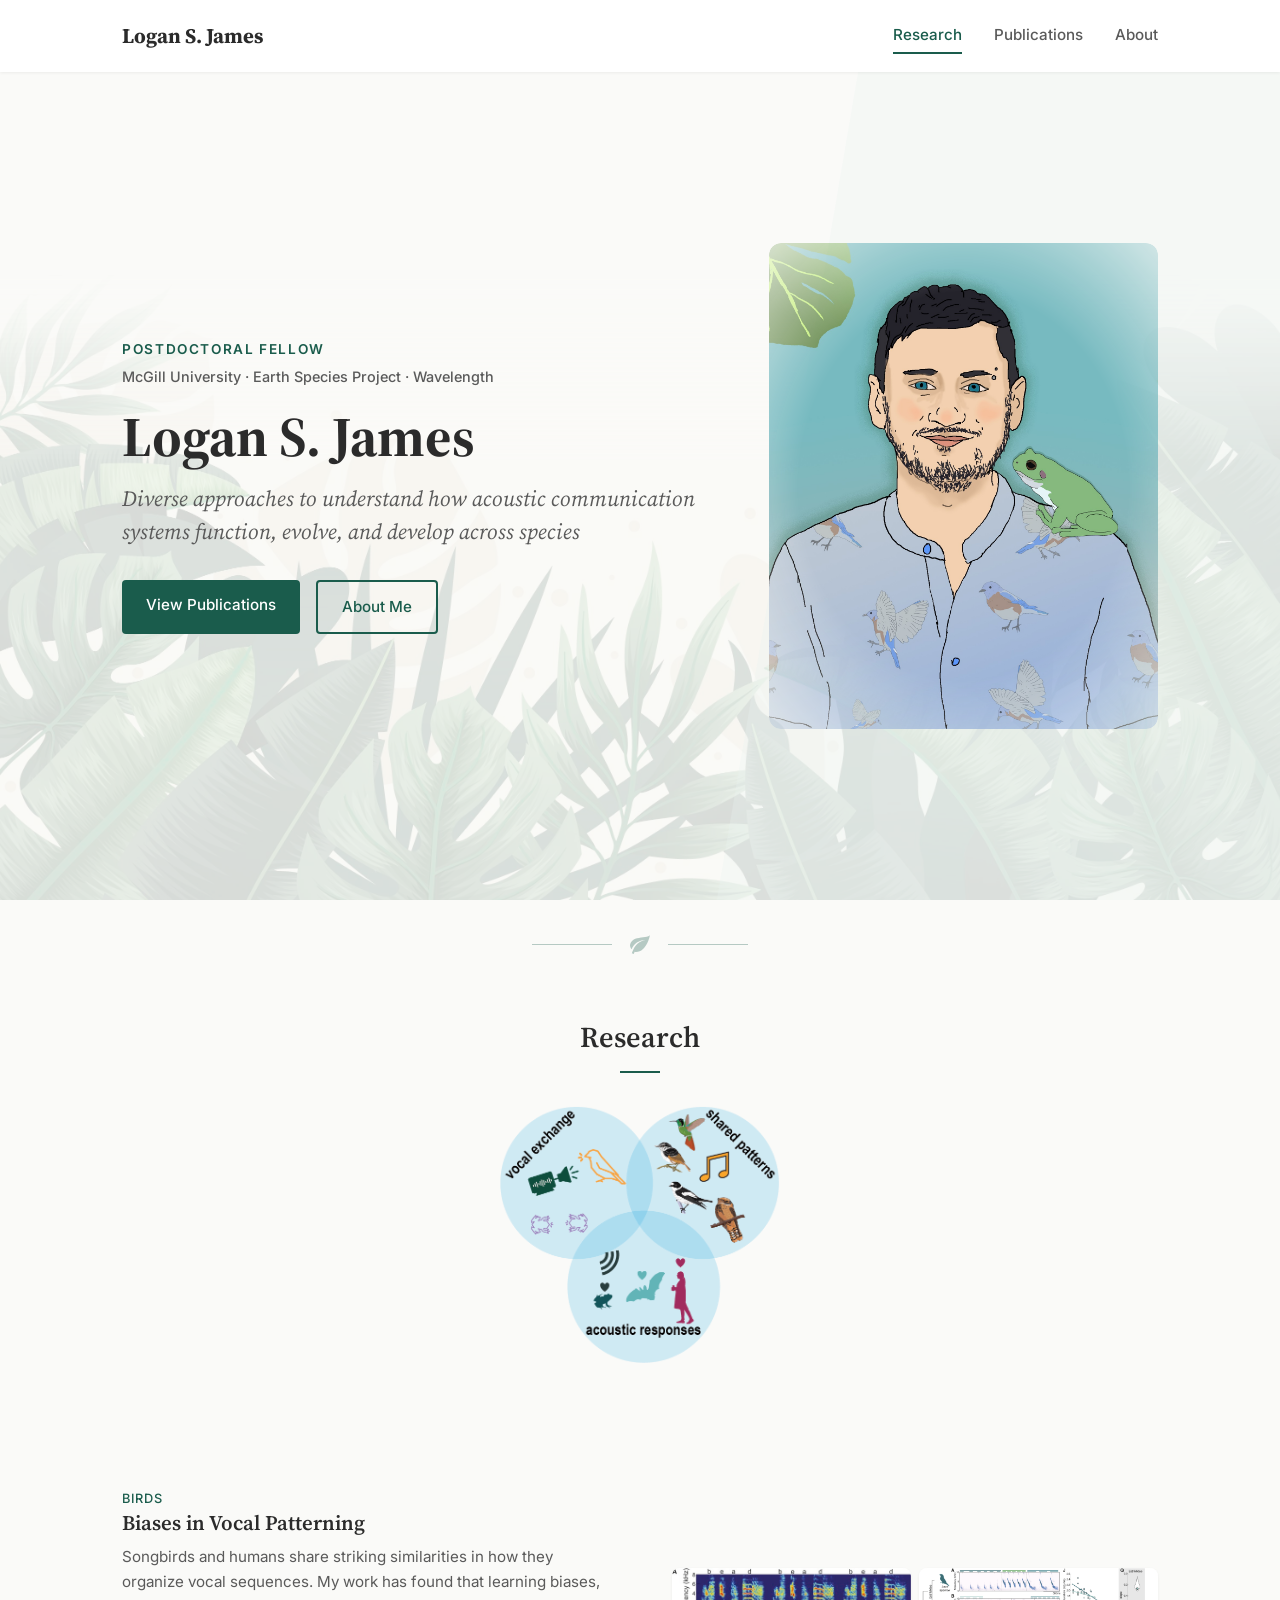
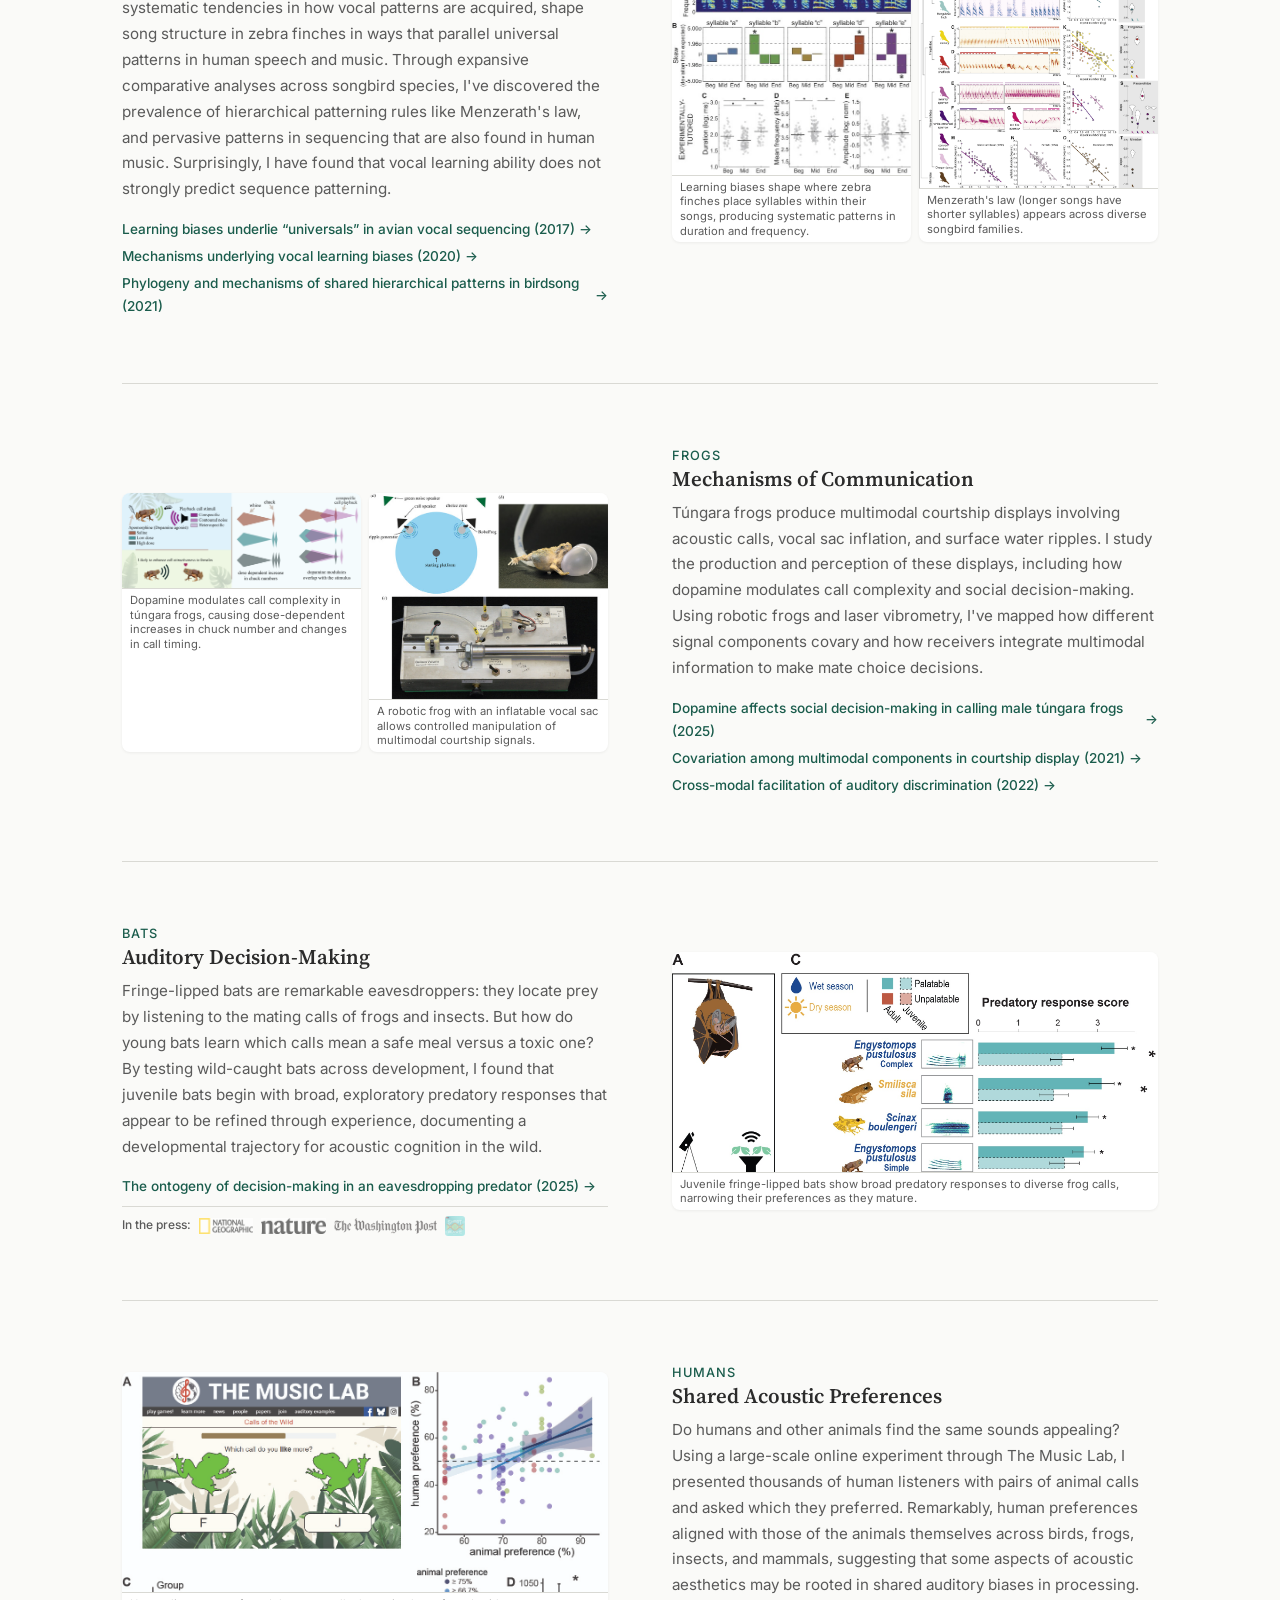
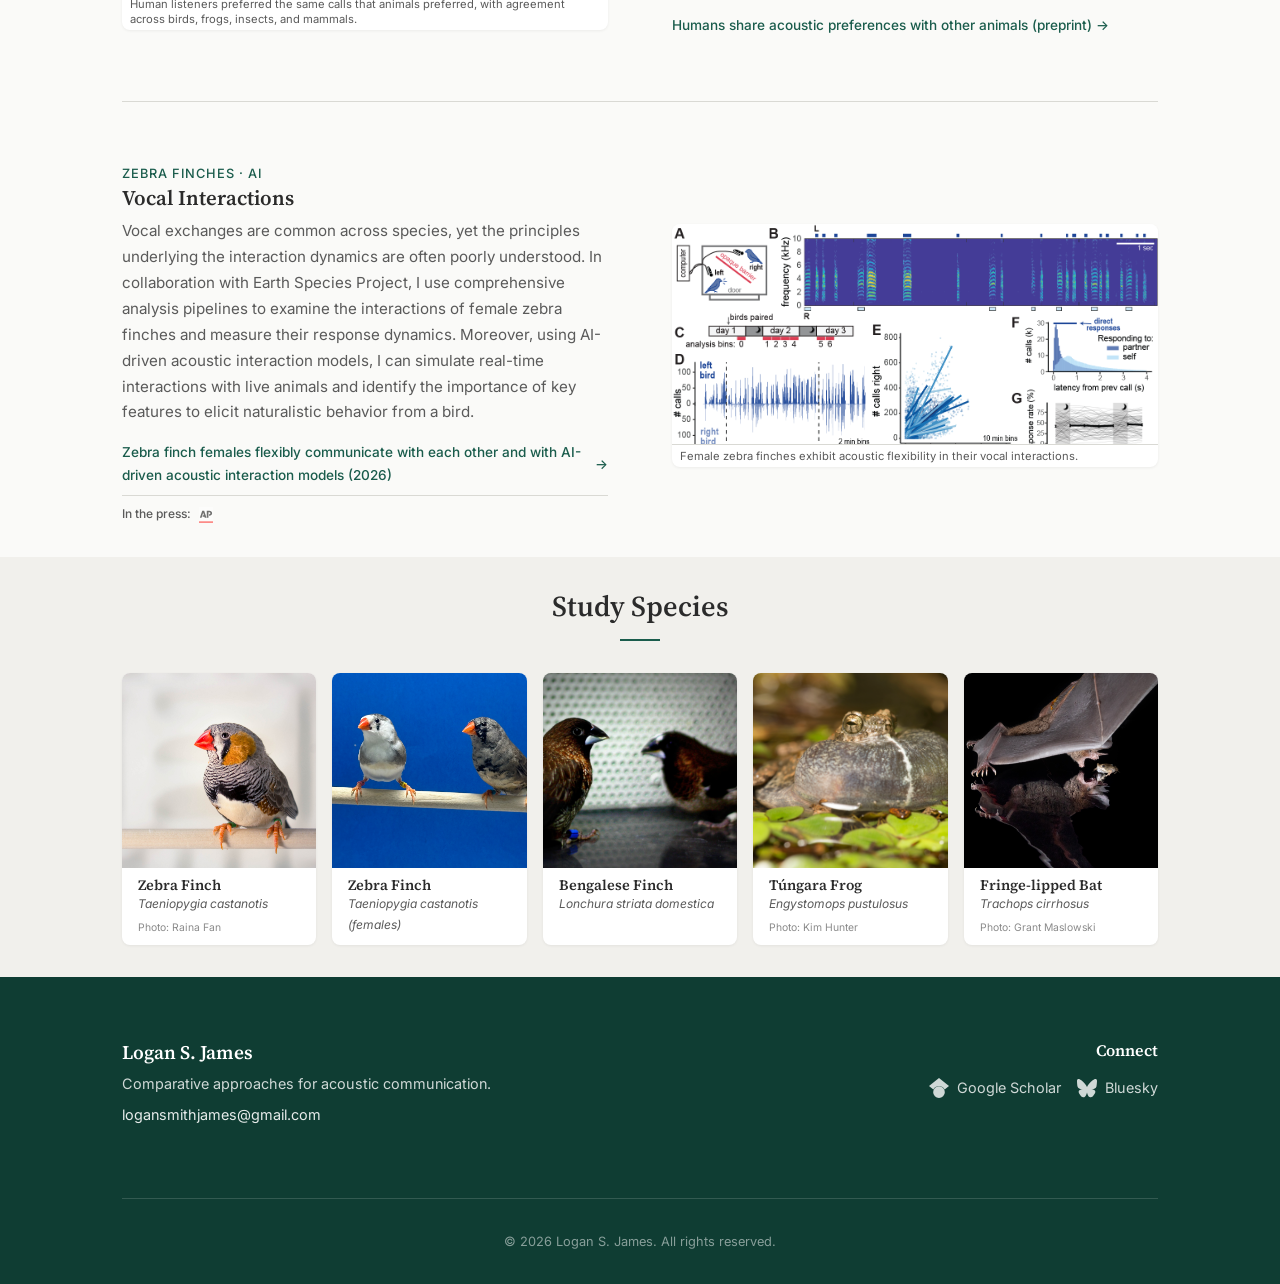
==== index.html @ 2cfef4c6 "Updated minor changes to add affiliation" ====
<!DOCTYPE html>
<html lang="en">
<head>
  <meta charset="UTF-8">
  <meta name="viewport" content="width=device-width, initial-scale=1.0">
  <meta name="description" content="Logan S. James: Postdoctoral fellow studying acoustic communication across species. Research at McGill University, Earth Species Project, and beyond.">
  <meta property="og:title" content="Logan S. James: Animal Communication Researcher">
  <meta property="og:description" content="Comparative approaches to acoustic communication in songbirds, frogs, bats, hummingbirds, and humans.">
  <meta property="og:type" content="website">
  <title>Logan S. James - Animal Communication Researcher</title>
  <link rel="stylesheet" href="css/style.css">
</head>
<body>
  <a href="#main" class="skip-link">Skip to main content</a>

  <!-- Navbar -->
  <nav class="navbar" aria-label="Main navigation">
    <div class="container">
      <a href="index.html" class="nav-brand">Logan S. James</a>
      <button class="nav-toggle" aria-expanded="false" aria-controls="nav-menu" aria-label="Toggle navigation">
        <span></span>
        <span></span>
        <span></span>
      </button>
      <div class="nav-menu" id="nav-menu">
        <a href="index.html" class="nav-link">Research</a>
        <a href="publications.html" class="nav-link">Publications</a>
        <a href="about.html" class="nav-link">About</a>
      </div>
    </div>
  </nav>

  <main id="main">
    <!-- Hero -->
    <section class="hero">
      <div class="hero-decor hero-decor-1"></div>
      <div class="hero-decor hero-decor-2"></div>
      <div class="container">
        <div class="hero-text">
          <p class="hero-eyebrow">Postdoctoral Fellow</p>
          <p class="hero-affiliations">McGill University &middot; Earth Species Project &middot; Wavelength</p>
          <h1 class="hero-title">Logan S. James</h1>
          <p class="hero-subtitle">Diverse approaches to understand how acoustic communication systems function, evolve, and develop across species</p>
          <div class="hero-actions">
            <a href="publications.html" class="btn btn-primary">View Publications</a>
            <a href="about.html" class="btn btn-outline">About Me</a>
          </div>
        </div>
        <div class="hero-image">
          <img src="images/leaves/Logan_Lenore_ProfPic.jpg" alt="Illustrated portrait of Logan S. James with a frog on his shoulder, wearing a shirt with birds, surrounded by tropical leaves">
        </div>
      </div>
    </section>

    <!-- Leaf Divider -->
    <div class="leaf-divider" aria-hidden="true">
      <svg viewBox="0 0 24 24" fill="currentColor"><path d="M17,8C8,10 5.9,16.17 3.82,21.34L5.71,22L6.66,19.7C7.14,19.87 7.64,20 8,20C19,20 22,3 22,3C21,5 14,5.25 9,6.25C4,7.25 2,11.5 2,13.5C2,15.5 3.75,17.25 3.75,17.25C7,8 17,8 17,8Z"/></svg>
    </div>

    <!-- Research Areas -->
    <section class="section" id="research">
      <div class="container">
        <div class="section-header">
          <h2>Research</h2>
        </div>
        <div class="research-overview-icon">
          <img src="images/figures/research overview.png" alt="Research overview: production, perception, and interaction across frogs, songbirds, and bats">
        </div>

        <!-- 1. Biases in Vocal Patterning -->
        <div class="research-area">
          <div class="research-area-text">
            <h3>
              <span class="area-species">Birds</span>
              Biases in Vocal Patterning
            </h3>
            <p>Songbirds and humans share striking similarities in how they organize vocal sequences. My work has found that learning biases, systematic tendencies in how vocal patterns are acquired, shape song structure in zebra finches in ways that parallel universal patterns in human speech and music. Through expansive comparative analyses across songbird species, I've discovered the prevalence of hierarchical patterning rules like Menzerath's law, and pervasive patterns in sequencing that are also found in human music. Surprisingly, I have found that vocal learning ability does not strongly predict sequence patterning.</p>
            <div class="research-area-papers">
              <a href="https://doi.org/10.1016/j.cub.2017.10.019" target="_blank" rel="noopener">Learning biases underlie &ldquo;universals&rdquo; in avian vocal sequencing (2017)</a>
              <a href="https://doi.org/10.1002/dneu.22754" target="_blank" rel="noopener">Mechanisms underlying vocal learning biases (2020)</a>
              <a href="https://doi.org/10.1016/j.cub.2021.04.015" target="_blank" rel="noopener">Phylogeny and mechanisms of shared hierarchical patterns in birdsong (2021)</a>
            </div>
          </div>
          <div class="research-area-figures">
            <figure class="research-fig">
              <img src="images/figures/learning biases in zebra finches.jpg" alt="Spectrograms showing positional biases in zebra finch syllables, with bar charts of syllable duration, frequency, and amplitude across song positions">
              <figcaption>Learning biases shape where zebra finches place syllables within their songs, producing systematic patterns in duration and frequency.</figcaption>
            </figure>
            <figure class="research-fig">
              <img src="images/figures/comparative sequence structure - menzeraths law.jpg" alt="Comparative analysis of Menzerath's law across songbird families, showing spectrograms and regression plots for multiple species">
              <figcaption>Menzerath's law (longer songs have shorter syllables) appears across diverse songbird families.</figcaption>
            </figure>
          </div>
        </div>

        <!-- 2. Mechanisms of Communication -->
        <div class="research-area">
          <div class="research-area-text">
            <h3>
              <span class="area-species">Frogs</span>
              Mechanisms of Communication
            </h3>
            <p>T&uacute;ngara frogs produce multimodal courtship displays involving acoustic calls, vocal sac inflation, and surface water ripples. I study the production and perception of these displays, including how dopamine modulates call complexity and social decision-making. Using robotic frogs and laser vibrometry, I've mapped how different signal components covary and how receivers integrate multimodal information to make mate choice decisions.</p>
            <div class="research-area-papers">
              <a href="https://doi.org/10.1016/j.yhbeh.2025.105797" target="_blank" rel="noopener">Dopamine affects social decision-making in calling male t&uacute;ngara frogs (2025)</a>
              <a href="https://doi.org/10.1242/jeb.241661" target="_blank" rel="noopener">Covariation among multimodal components in courtship display (2021)</a>
              <a href="https://doi.org/10.1098/rsbl.2022.0098" target="_blank" rel="noopener">Cross-modal facilitation of auditory discrimination (2022)</a>
            </div>
          </div>
          <div class="research-area-figures">
            <figure class="research-fig">
              <img src="images/figures/dopamine_graphical abstract.webp" alt="Graphical abstract showing dopamine agonist effects on túngara frog calling behavior, with dose-dependent changes in chuck numbers and call timing">
              <figcaption>Dopamine modulates call complexity in t&uacute;ngara frogs, causing dose-dependent increases in chuck number and changes in call timing.</figcaption>
            </figure>
            <figure class="research-fig">
              <img src="images/figures/robo frog.jpg" alt="Experimental setup for robotic frog playback experiments, showing the arena, robofrog with inflatable vocal sac, and mechanical apparatus">
              <figcaption>A robotic frog with an inflatable vocal sac allows controlled manipulation of multimodal courtship signals.</figcaption>
            </figure>
          </div>
        </div>

        <!-- 3. Auditory Decision-Making -->
        <div class="research-area">
          <div class="research-area-text">
            <h3>
              <span class="area-species">Bats</span>
              Auditory Decision-Making
            </h3>
            <p>Fringe-lipped bats are remarkable eavesdroppers: they locate prey by listening to the mating calls of frogs and insects. But how do young bats learn which calls mean a safe meal versus a toxic one? By testing wild-caught bats across development, I found that juvenile bats begin with broad, exploratory predatory responses that appear to be refined through experience, documenting a developmental trajectory for acoustic cognition in the wild.</p>
            <div class="research-area-papers">
              <a href="https://doi.org/10.1098/rspb.2025.0450" target="_blank" rel="noopener">The ontogeny of decision-making in an eavesdropping predator (2025)</a>
            </div>
            <div class="research-area-press">
              <span>In the press:</span>
              <a href="https://www.nationalgeographic.com/animals/article/bats-listen-eavesdrop-frog-toad-prey" target="_blank" rel="noopener" title="National Geographic"><img src="images/press_coverage/natgeo.png" alt="National Geographic"></a>
              <a href="https://www.nature.com/articles/d41586-025-01323-5" target="_blank" rel="noopener" title="Nature"><img src="images/press_coverage/nature.png" alt="Nature"></a>
              <a href="https://www.washingtonpost.com/science/2025/05/03/bats-prey-sound-poisonous-toads/" target="_blank" rel="noopener" title="The Washington Post"><img src="images/press_coverage/The_Logo_of_The_Washington_Post_Newspaper.svg.png" alt="The Washington Post"></a>
              <a href="https://www.npr.org/2025/05/14/1251284818/fringe-lipped-bats-hunt-frogs-panama-echolocation-eavesdropping" target="_blank" rel="noopener" class="press-link-square" title="NPR Short Wave"><img src="images/press_coverage/short-wave_tile_npr-network-01_sq-517382b4b8fd0ab48ea9c781253f9992eab733dc.webp" alt="NPR Short Wave"></a>
            </div>
          </div>
          <div class="research-area-figures">
            <figure class="research-fig">
              <img src="images/figures/bat.jpg" alt="Fringe-lipped bat predatory responses to frog calls across species, showing palatable versus unpalatable prey sorted by predatory response score">
              <figcaption>Juvenile fringe-lipped bats show broad predatory responses to diverse frog calls, narrowing their preferences as they mature.</figcaption>
            </figure>
          </div>
        </div>

        <!-- 4. Cross-Species Acoustic Preferences -->
        <div class="research-area">
          <div class="research-area-text">
            <h3>
              <span class="area-species">Humans</span>
              Shared Acoustic Preferences
            </h3>
            <p>Do humans and other animals find the same sounds appealing? Using a large-scale online experiment through The Music Lab, I presented thousands of human listeners with pairs of animal calls and asked which they preferred. Remarkably, human preferences aligned with those of the animals themselves across birds, frogs, insects, and mammals, suggesting that some aspects of acoustic aesthetics may be rooted in shared auditory biases in processing.</p>
            <div class="research-area-papers">
              <a href="https://doi.org/10.1101/2025.06.26.661759" target="_blank" rel="noopener">Humans share acoustic preferences with other animals (preprint)</a>
            </div>
          </div>
          <div class="research-area-figures">
            <figure class="research-fig">
              <img src="images/figures/human prefs.jpg" alt="Calls of the Wild experiment from The Music Lab, showing human preference alignment with animal preferences across 18 species">
              <figcaption>Human listeners preferred the same calls that animals preferred, with agreement across birds, frogs, insects, and mammals.</figcaption>
            </figure>
          </div>
        </div>

        <!-- 5. Vocal Interactions -->
        <div class="research-area">
          <div class="research-area-text">
            <h3>
              <span class="area-species">Zebra finches &middot; AI</span>
              Vocal Interactions
            </h3>
            <p>Vocal exchanges are common across species, yet the principles underlying the interaction dynamics are often poorly understood. In collaboration with Earth Species Project, I use comprehensive analysis pipelines to examine the interactions of female zebra finches and measure their response dynamics. Moreover, using AI-driven acoustic interaction models, I can simulate real-time interactions with live animals and identify the importance of key features to elicit naturalistic behavior from a bird.</p>
            <div class="research-area-papers">
              <a href="https://doi.org/10.64898/2026.02.12.705387" target="_blank" rel="noopener">Zebra finch females flexibly communicate with each other and with AI-driven acoustic interaction models (2026)</a>
            </div>
            <div class="research-area-press">
              <span>In the press:</span>
              <a href="https://apnews.com/article/artificial-intelligence-climate-change-reid-hoffman-ab1d38583c4102185a494e465358963e" target="_blank" rel="noopener" title="Associated Press"><img src="images/press_coverage/ap-logo-176-by-208.svg" alt="Associated Press"></a>
            </div>
          </div>
          <div class="research-area-figures">
            <figure class="research-fig">
              <img src="images/figures/zebra finch chat.png" alt="Analysis of vocal interactions between zebra finches, showing call timing, response selectivity, modulation, and covariation">
              <figcaption>Female zebra finches exhibit acoustic flexibility in their vocal interactions.</figcaption>
            </figure>
          </div>
        </div>

      </div>
    </section>

    <!-- Study Species -->
    <section class="section section-alt">
      <div class="container">
        <div class="section-header">
          <h2>Study Species</h2>
        </div>
        <div class="species-gallery">
          <div class="species-card">
            <div class="species-card-img">
              <img src="images/animals/Zebra finch male (by Raina Fan).JPG" alt="Male zebra finch perched on a dowel" loading="lazy">
            </div>
            <div class="species-card-info">
              <h3>Zebra Finch</h3>
              <p class="species-card-latin">Taeniopygia castanotis</p>
              <p class="species-card-credit">Photo: Raina Fan</p>
            </div>
          </div>
          <div class="species-card">
            <div class="species-card-img">
              <img src="images/animals/Zebra finch females.JPEG" alt="Two female zebra finches perched on a dowel" loading="lazy">
            </div>
            <div class="species-card-info">
              <h3>Zebra Finch</h3>
              <p class="species-card-latin">Taeniopygia castanotis (females)</p>
            </div>
          </div>
          <div class="species-card">
            <div class="species-card-img">
              <img src="images/animals/Bengalese finches.jpg" alt="Two Bengalese finches in a sound booth" loading="lazy">
            </div>
            <div class="species-card-info">
              <h3>Bengalese Finch</h3>
              <p class="species-card-latin">Lonchura striata domestica</p>
            </div>
          </div>
          <div class="species-card">
            <div class="species-card-img">
              <img src="images/animals/T&uacute;ngara frog male (by Kim Hunter).jpg" alt="Male t&uacute;ngara frog calling with inflated vocal sac" loading="lazy">
            </div>
            <div class="species-card-info">
              <h3>T&uacute;ngara Frog</h3>
              <p class="species-card-latin">Engystomops pustulosus</p>
              <p class="species-card-credit">Photo: Kim Hunter</p>
            </div>
          </div>
          <div class="species-card">
            <div class="species-card-img">
              <img src="images/animals/Trachops - by  Grant Maslowski.jpg" alt="Fringe-lipped bat catching a frog in flight" loading="lazy">
            </div>
            <div class="species-card-info">
              <h3>Fringe-lipped Bat</h3>
              <p class="species-card-latin">Trachops cirrhosus</p>
              <p class="species-card-credit">Photo: Grant Maslowski</p>
            </div>
          </div>
        </div>
      </div>
    </section>

  </main>

  <!-- Footer -->
  <footer class="footer">
    <div class="container">
      <div class="footer-info">
        <h3>Logan S. James</h3>
        <p>Comparative approaches for acoustic communication.</p>
        <p><a href="mailto:logansmithjames@gmail.com">logansmithjames@gmail.com</a></p>
      </div>
      <div class="footer-links">
        <h3>Connect</h3>
        <div class="social-links">
          <a href="https://scholar.google.com/citations?user=cQosjtYAAAAJ&hl=en" class="social-link" target="_blank" rel="noopener">
            <svg viewBox="0 0 24 24"><path d="M5.242 13.769L0 9.5 12 0l12 9.5-5.242 4.269C17.548 11.249 14.978 9.5 12 9.5c-2.977 0-5.548 1.748-6.758 4.269zM12 10a7 7 0 1 0 0 14 7 7 0 0 0 0-14z"/></svg>
            Google Scholar
          </a>
          <a href="https://bsky.app/profile/loganjames.bsky.social" class="social-link" target="_blank" rel="noopener">
            <svg viewBox="0 0 24 24"><path d="M12 10.8c-1.087-2.114-4.046-6.053-6.798-7.995C2.566.944 1.561 1.266.902 1.565.139 1.908 0 3.08 0 3.768c0 .69.378 5.65.624 6.479.785 2.627 3.6 3.476 6.178 3.138-4.318.665-7.245 2.315-2.137 8.072C9.571 26.072 11.225 20.1 12 17.4c.775 2.7 2.287 8.572 7.335 4.057 5.108-5.757 2.18-7.407-2.138-8.072 2.578.338 5.394-.511 6.178-3.138.246-.828.624-5.79.624-6.479 0-.688-.139-1.86-.902-2.203-.659-.3-1.664-.62-4.3 1.24C16.046 4.748 13.087 8.687 12 10.8z"/></svg>
            Bluesky
          </a>
        </div>
      </div>
      <div class="footer-bottom">
        <p>&copy; 2026 Logan S. James. All rights reserved.</p>
      </div>
    </div>
  </footer>

  <!-- Photo Lightbox -->
  <div class="gallery-lightbox" id="gallery-lightbox" aria-hidden="true">
    <button class="gallery-lightbox-close" aria-label="Close lightbox">&times;</button>
    <img src="" alt="">
    <div class="gallery-lightbox-caption"></div>
  </div>

  <script src="js/main.js"></script>
</body>
</html>
---- css/style.css ----
/* ============================================
   Logan S. James — Personal Academic Website
   Design System & Styles
   ============================================ */

/* --- Google Fonts --- */
@import url('https://fonts.googleapis.com/css2?family=Inter:wght@400;500;600&family=Source+Serif+4:ital,wght@0,400;0,600;0,700;1,400&display=swap');

/* --- Custom Properties --- */
:root {
  /* Colors */
  --color-primary: #1a5c4c;
  --color-primary-dark: #0f3d33;
  --color-primary-light: #e8f0ee;
  --color-accent: #c8553d;
  --color-accent-light: #fdf6f4;
  --color-text: #2b2b2b;
  --color-text-light: #5a5a5a;
  --color-bg: #fafaf8;
  --color-bg-alt: #f1f0ec;
  --color-white: #ffffff;
  --color-border: #d9d9d4;

  /* Typography */
  --font-heading: 'Source Serif 4', 'Georgia', serif;
  --font-body: 'Inter', 'Segoe UI', system-ui, sans-serif;

  /* Spacing */
  --space-xs: 0.25rem;
  --space-sm: 0.5rem;
  --space-md: 1rem;
  --space-lg: 2rem;
  --space-xl: 4rem;
  --space-2xl: 6rem;
  --space-3xl: 8rem;

  /* Layout */
  --max-width: 1100px;
  --nav-height: 72px;

  /* Shadows */
  --shadow-sm: 0 1px 3px rgba(0, 0, 0, 0.06);
  --shadow-md: 0 4px 12px rgba(0, 0, 0, 0.08);
  --shadow-lg: 0 8px 30px rgba(0, 0, 0, 0.1);

  /* Borders */
  --radius-sm: 4px;
  --radius-md: 8px;
  --radius-lg: 12px;
}

/* --- Reset --- */
*,
*::before,
*::after {
  box-sizing: border-box;
  margin: 0;
  padding: 0;
}

html {
  scroll-behavior: smooth;
}

body {
  font-family: var(--font-body);
  font-size: 1.05rem;
  color: var(--color-text);
  background-color: var(--color-bg);
  line-height: 1.7;
  -webkit-font-smoothing: antialiased;
}

img {
  max-width: 100%;
  height: auto;
  display: block;
}

a {
  color: var(--color-primary);
  text-decoration: none;
  transition: color 0.2s ease;
}

a:hover {
  color: var(--color-primary-dark);
}

h1, h2, h3, h4 {
  font-family: var(--font-heading);
  line-height: 1.2;
  color: var(--color-text);
}

h1 {
  font-size: clamp(1.8rem, 3.5vw, 2.5rem);
  font-weight: 700;
}

h2 {
  font-size: clamp(1.4rem, 2.5vw, 1.8rem);
  font-weight: 600;
}

h3 {
  font-size: clamp(1.1rem, 2vw, 1.3rem);
  font-weight: 600;
}

ul, ol {
  list-style: none;
}

/* --- Skip to Content --- */
.skip-link {
  position: absolute;
  top: -100%;
  left: 0;
  padding: var(--space-sm) var(--space-md);
  background: var(--color-primary);
  color: var(--color-white);
  z-index: 1000;
  font-size: 0.9rem;
}

.skip-link:focus {
  top: 0;
}

/* --- Layout Utilities --- */
.container {
  width: 100%;
  max-width: var(--max-width);
  margin: 0 auto;
  padding: 0 var(--space-lg);
}

.section {
  padding: var(--space-lg) 0;
}

.section-alt {
  background-color: var(--color-bg-alt);
}

.section-header {
  text-align: center;
  margin-bottom: var(--space-lg);
}

.section-header h2 {
  margin-bottom: var(--space-sm);
}

.section-header::after {
  content: '';
  display: block;
  width: 40px;
  height: 2px;
  background: var(--color-primary);
  margin: var(--space-md) auto 0;
}

/* --- Navbar --- */
.navbar {
  position: fixed;
  top: 0;
  left: 0;
  right: 0;
  height: var(--nav-height);
  background: var(--color-white);
  box-shadow: var(--shadow-sm);
  z-index: 100;
  transition: height 0.3s ease, box-shadow 0.3s ease;
  display: flex;
  align-items: center;
}

.navbar.scrolled {
  height: 56px;
  box-shadow: var(--shadow-md);
}

.navbar .container {
  display: flex;
  align-items: center;
  justify-content: space-between;
}

.nav-brand {
  font-family: var(--font-heading);
  font-size: 1.3rem;
  font-weight: 700;
  color: var(--color-text);
  text-decoration: none;
}

.nav-brand:hover {
  color: var(--color-primary);
}

.nav-menu {
  display: flex;
  align-items: center;
  gap: var(--space-lg);
}

.nav-link {
  font-size: 0.95rem;
  font-weight: 500;
  color: var(--color-text-light);
  text-decoration: none;
  padding: var(--space-xs) 0;
  border-bottom: 2px solid transparent;
  transition: color 0.2s ease, border-color 0.2s ease;
}

.nav-link:hover,
.nav-link.active {
  color: var(--color-primary);
  border-bottom-color: var(--color-primary);
}

.nav-toggle {
  display: none;
  flex-direction: column;
  gap: 5px;
  background: none;
  border: none;
  cursor: pointer;
  padding: var(--space-sm);
}

.nav-toggle span {
  display: block;
  width: 24px;
  height: 2px;
  background: var(--color-text);
  transition: transform 0.3s ease, opacity 0.3s ease;
}

.nav-toggle[aria-expanded="true"] span:nth-child(1) {
  transform: rotate(45deg) translate(5px, 5px);
}

.nav-toggle[aria-expanded="true"] span:nth-child(2) {
  opacity: 0;
}

.nav-toggle[aria-expanded="true"] span:nth-child(3) {
  transform: rotate(-45deg) translate(5px, -5px);
}

/* --- Buttons --- */
.btn {
  display: inline-block;
  padding: 0.75rem 1.5rem;
  border-radius: var(--radius-sm);
  font-family: var(--font-body);
  font-weight: 500;
  font-size: 0.95rem;
  text-decoration: none;
  transition: all 0.2s ease;
  cursor: pointer;
  border: none;
}

.btn-primary {
  background: var(--color-primary);
  color: var(--color-white);
}

.btn-primary:hover {
  background: var(--color-primary-dark);
  color: var(--color-white);
}

.btn-outline {
  background: transparent;
  border: 2px solid var(--color-primary);
  color: var(--color-primary);
}

.btn-outline:hover {
  background: var(--color-primary);
  color: var(--color-white);
}

.btn-sm {
  padding: 0.4rem 0.9rem;
  font-size: 0.85rem;
}

/* --- Hero Section --- */
.hero {
  min-height: 100vh;
  display: flex;
  align-items: center;
  padding-top: var(--nav-height);
  position: relative;
  overflow: hidden;
}

.hero::before {
  content: '';
  position: absolute;
  bottom: 0;
  left: 0;
  right: 0;
  height: 70%;
  background: url('../images/leaves/4025565.jpg') center bottom / 100% auto no-repeat;
  opacity: 0.15;
  z-index: 0;
  pointer-events: none;
  -webkit-mask-image: linear-gradient(to bottom, transparent 0%, black 30%);
  mask-image: linear-gradient(to bottom, transparent 0%, black 30%);
}

.hero::after {
  content: '';
  position: absolute;
  top: 0;
  right: -10%;
  width: 60%;
  height: 100%;
  background: var(--color-primary-light);
  opacity: 0.3;
  clip-path: polygon(30% 0%, 100% 0%, 100% 100%, 10% 100%);
  z-index: 0;
}

.hero .container {
  display: grid;
  grid-template-columns: 1.2fr 0.8fr;
  gap: var(--space-xl);
  align-items: center;
  position: relative;
  z-index: 1;
}

.hero-eyebrow {
  font-family: var(--font-body);
  font-size: 0.85rem;
  font-weight: 600;
  text-transform: uppercase;
  letter-spacing: 0.12em;
  color: var(--color-primary);
  margin-bottom: var(--space-xs);
}

.hero-affiliations {
  font-family: var(--font-body);
  font-size: 0.9rem;
  font-weight: 500;
  color: var(--color-text-light);
  margin-bottom: var(--space-md);
}

.hero-title {
  font-family: var(--font-heading);
  font-size: clamp(2.4rem, 5vw, 3.5rem);
  font-weight: 700;
  color: var(--color-text);
  margin-bottom: var(--space-md);
  line-height: 1.1;
}

.hero-subtitle {
  font-family: var(--font-heading);
  font-style: italic;
  font-size: clamp(1.1rem, 2vw, 1.35rem);
  color: var(--color-text-light);
  margin-bottom: var(--space-lg);
  line-height: 1.5;
}

.hero-actions {
  display: flex;
  gap: var(--space-md);
  flex-wrap: wrap;
}

.hero-image {
  position: relative;
}

.hero-image img,
.hero-image .image-placeholder {
  width: 100%;
  aspect-ratio: 4 / 5;
  object-fit: cover;
  border-radius: var(--radius-lg);
  box-shadow: var(--shadow-lg);
}

/* Soft edge fade on hero illustration only */
.hero-image img {
  -webkit-mask-image: radial-gradient(ellipse 85% 80% at center, black 50%, transparent 100%);
  mask-image: radial-gradient(ellipse 85% 80% at center, black 50%, transparent 100%);
  box-shadow: none;
}

/* Decorative leaf accents — hidden on hero since we use background image now */
.hero-decor {
  display: none;
}

/* --- Individual Leaf Accents --- */
.leaf-accent {
  position: absolute;
  pointer-events: none;
  z-index: 0;
  opacity: 0.12;
}

/* Monstera behind headshot on hero */
.hero-image {
  z-index: 1;
}

.hero-image .leaf-accent {
  width: 180px;
  height: auto;
  opacity: 0.35;
}

.hero-image .leaf-accent-1 {
  top: -20px;
  right: -20px;
  transform: rotate(25deg);
}

.hero-image .leaf-accent-2 {
  bottom: -10px;
  left: -25px;
  transform: rotate(-15deg) scaleX(-1);
}

/* Corner accents on page headers — positioned relative to the container */
.page-header {
  position: relative;
}

.page-header .container {
  position: relative;
}

.page-header .leaf-accent {
  width: 130px;
  height: auto;
}

.page-header .leaf-accent-right {
  top: 10px;
  right: -60px;
  transform: rotate(20deg);
  opacity: 0.2;
}

.page-header .leaf-accent-left {
  top: 5px;
  left: -60px;
  transform: rotate(-25deg) scaleX(-1);
  opacity: 0.16;
}

/* Section accent leaves */
.section-leaf {
  position: relative;
}

.section-leaf .leaf-accent {
  width: 120px;
  height: auto;
}

.section-leaf .leaf-accent-corner {
  top: -20px;
  right: -10px;
  transform: rotate(30deg);
  opacity: 0.07;
}

@media (max-width: 768px) {
  .leaf-accent {
    display: none;
  }
}

/* --- Leaf Divider --- */
.leaf-divider {
  display: flex;
  align-items: center;
  justify-content: center;
  gap: var(--space-md);
  padding: var(--space-lg) 0;
  color: var(--color-primary);
  opacity: 0.3;
}

.leaf-divider svg {
  width: 24px;
  height: 24px;
}

.leaf-divider::before,
.leaf-divider::after {
  content: '';
  flex: 1;
  max-width: 80px;
  height: 1px;
  background: var(--color-primary);
}

/* --- Research Overview Icon --- */
.research-overview-icon {
  text-align: center;
  margin-bottom: var(--space-xl);
}

.research-overview-icon img {
  max-width: 280px;
  margin: 0 auto;
}

/* --- Research Areas (zigzag layout) --- */
.research-area {
  display: grid;
  grid-template-columns: 1fr 1fr;
  gap: var(--space-xl);
  align-items: center;
  padding: var(--space-xl) 0;
  border-bottom: 1px solid var(--color-border);
}

.research-area:last-child {
  border-bottom: none;
  padding-bottom: 0;
}

.research-area:first-child {
  padding-top: 0;
}

/* Alternate: even rows flip figure/text */
.research-area:nth-child(even) .research-area-text {
  order: 2;
}

.research-area:nth-child(even) .research-area-figures {
  order: 1;
}

.research-area-text h3 {
  font-size: 1.3rem;
  margin-bottom: var(--space-sm);
  color: var(--color-text);
}

.research-area-text h3 .area-species {
  display: block;
  font-family: var(--font-body);
  font-size: 0.8rem;
  font-weight: 500;
  color: var(--color-primary);
  text-transform: uppercase;
  letter-spacing: 0.08em;
  margin-bottom: var(--space-xs);
}

.research-area-text p {
  font-size: 0.95rem;
  color: var(--color-text-light);
  margin-bottom: var(--space-md);
  line-height: 1.7;
}

.research-area-papers {
  display: flex;
  flex-direction: column;
  gap: var(--space-xs);
}

.research-area-papers a {
  font-size: 0.85rem;
  font-weight: 500;
  color: var(--color-primary);
  display: inline-flex;
  align-items: center;
  gap: 0.3em;
  transition: color 0.2s ease;
}

.research-area-papers a:hover {
  color: var(--color-primary-dark);
}

.research-area-papers a::after {
  content: ' \2192';
}

/* Research figures */
.research-area-figures {
  display: flex;
  gap: var(--space-sm);
  flex-wrap: wrap;
}

.research-fig {
  border-radius: var(--radius-md);
  overflow: hidden;
  box-shadow: var(--shadow-sm);
  background: var(--color-white);
  cursor: pointer;
  transition: transform 0.2s ease, box-shadow 0.2s ease;
  flex: 1 1 0;
  min-width: 0;
}

.research-fig:hover {
  transform: translateY(-2px);
  box-shadow: var(--shadow-md);
}

.research-fig img {
  width: 100%;
  height: auto;
  display: block;
  max-height: 220px;
  object-fit: cover;
  object-position: top;
}

.research-fig figcaption {
  font-size: 0.7rem;
  color: var(--color-text-light);
  padding: var(--space-xs) var(--space-sm);
  line-height: 1.3;
  border-top: 1px solid var(--color-border);
}

/* Press logos inline with research area */
.research-area-press {
  display: flex;
  align-items: center;
  gap: var(--space-sm);
  margin-top: var(--space-sm);
  padding-top: var(--space-sm);
  border-top: 1px solid var(--color-border);
}

.research-area-press span {
  font-size: 0.75rem;
  color: var(--color-text-light);
  font-weight: 500;
  white-space: nowrap;
}

.research-area-press a {
  display: inline-flex;
  align-items: center;
  opacity: 0.55;
  transition: opacity 0.2s ease;
}

.research-area-press a:hover {
  opacity: 1;
}

.research-area-press a img {
  height: 16px;
  width: auto;
  object-fit: contain;
}

.research-area-press a.press-link-square img {
  height: 20px;
  border-radius: 3px;
}

@media (max-width: 768px) {
  .research-area {
    grid-template-columns: 1fr;
    gap: var(--space-lg);
  }

  .research-area:nth-child(even) .research-area-text {
    order: 1;
  }

  .research-area:nth-child(even) .research-area-figures {
    order: 2;
  }

  .research-overview-icon img {
    max-width: 200px;
  }
}

/* --- Study Species Gallery --- */
.species-gallery {
  display: grid;
  grid-template-columns: repeat(5, 1fr);
  gap: var(--space-md);
}

.species-card {
  border-radius: var(--radius-md);
  overflow: hidden;
  background: var(--color-white);
  box-shadow: var(--shadow-sm);
  transition: transform 0.2s ease, box-shadow 0.2s ease;
}

.species-card:hover {
  transform: translateY(-3px);
  box-shadow: var(--shadow-md);
}

.species-card-img {
  aspect-ratio: 1;
  overflow: hidden;
}

.species-card-img img {
  width: 100%;
  height: 100%;
  object-fit: cover;
  transition: transform 0.4s ease;
}

.species-card:hover .species-card-img img {
  transform: scale(1.05);
}

.species-card-info {
  padding: var(--space-sm) var(--space-md);
}

.species-card-info h3 {
  font-size: 0.9rem;
  font-weight: 600;
  margin-bottom: 0;
  line-height: 1.3;
}

.species-card-latin {
  font-size: 0.75rem;
  font-style: italic;
  color: var(--color-text-light);
  margin-bottom: 0;
}

.species-card-credit {
  font-size: 0.65rem;
  color: var(--color-text-light);
  opacity: 0.7;
  margin-top: var(--space-xs);
  margin-bottom: 0;
}

@media (max-width: 1024px) {
  .species-gallery {
    grid-template-columns: repeat(3, 1fr);
  }
}

@media (max-width: 480px) {
  .species-gallery {
    grid-template-columns: repeat(2, 1fr);
  }
}

/* --- Photo Gallery --- */
.photo-gallery {
  columns: 3;
  column-gap: var(--space-md);
}

.gallery-item {
  position: relative;
  break-inside: avoid;
  margin-bottom: var(--space-md);
  border-radius: var(--radius-md);
  overflow: hidden;
  cursor: pointer;
}

.gallery-item img {
  width: 100%;
  height: auto;
  display: block;
  transition: transform 0.4s ease;
}

.gallery-item:hover img {
  transform: scale(1.03);
}

.gallery-caption {
  position: absolute;
  bottom: 0;
  left: 0;
  right: 0;
  padding: var(--space-lg) var(--space-md) var(--space-sm);
  background: linear-gradient(to top, rgba(0, 0, 0, 0.65) 0%, transparent 100%);
  color: var(--color-white);
  font-size: 0.8rem;
  font-weight: 500;
  opacity: 0;
  transform: translateY(4px);
  transition: opacity 0.3s ease, transform 0.3s ease;
}

.gallery-item:hover .gallery-caption {
  opacity: 1;
  transform: translateY(0);
}

/* Gallery lightbox */
.gallery-lightbox {
  display: none;
  position: fixed;
  top: 0;
  left: 0;
  right: 0;
  bottom: 0;
  background: rgba(0, 0, 0, 0.9);
  z-index: 200;
  align-items: center;
  justify-content: center;
  padding: var(--space-lg);
  cursor: pointer;
}

.gallery-lightbox.active {
  display: flex;
}

.gallery-lightbox img {
  max-width: 90vw;
  max-height: 85vh;
  object-fit: contain;
  border-radius: var(--radius-sm);
}

.gallery-lightbox-caption {
  position: absolute;
  bottom: var(--space-lg);
  left: 50%;
  transform: translateX(-50%);
  color: rgba(255, 255, 255, 0.85);
  font-size: 0.9rem;
  font-weight: 500;
  text-align: center;
  max-width: 600px;
}

.gallery-lightbox-close {
  position: absolute;
  top: var(--space-md);
  right: var(--space-lg);
  background: none;
  border: none;
  color: var(--color-white);
  font-size: 2rem;
  cursor: pointer;
  opacity: 0.7;
  transition: opacity 0.2s ease;
  line-height: 1;
}

.gallery-lightbox-close:hover {
  opacity: 1;
}

@media (max-width: 1024px) {
  .photo-gallery {
    columns: 2;
  }
}

@media (max-width: 480px) {
  .photo-gallery {
    columns: 1;
  }
}

/* --- Publications Page --- */
.page-header {
  padding-top: calc(var(--nav-height) + var(--space-2xl));
  padding-bottom: var(--space-xl);
}

.page-header h1 {
  margin-bottom: var(--space-sm);
}

.page-header p {
  color: var(--color-text-light);
  font-size: 1.05rem;
}

.page-header p a {
  font-weight: 500;
}

.pub-note {
  font-size: 0.75rem;
  color: var(--color-text-light);
  font-style: italic;
}

/* Publication Sections */
.pub-section {
  margin-bottom: var(--space-xl);
}

.pub-section-title {
  font-size: 1.1rem;
  font-weight: 600;
  color: var(--color-primary);
  text-transform: uppercase;
  letter-spacing: 0.08em;
  padding-bottom: var(--space-sm);
  border-bottom: 2px solid var(--color-primary);
  margin-bottom: var(--space-lg);
}

/* Publication Items */
.pub-item {
  display: grid;
  grid-template-columns: 2.5rem 1fr;
  gap: var(--space-md);
  padding: var(--space-md) 0;
  border-bottom: 1px solid var(--color-border);
}

.pub-item:last-child {
  border-bottom: none;
}

.pub-number {
  font-family: var(--font-heading);
  font-weight: 600;
  color: var(--color-text-light);
  font-size: 0.95rem;
  padding-top: 2px;
}

.pub-title {
  font-family: var(--font-heading);
  font-size: 1.05rem;
  font-weight: 600;
  margin-bottom: var(--space-xs);
  line-height: 1.4;
}

.pub-authors {
  font-size: 0.9rem;
  color: var(--color-text-light);
  margin-bottom: var(--space-xs);
}

.pub-authors strong {
  color: var(--color-text);
}

.pub-journal {
  font-size: 0.9rem;
  color: var(--color-text-light);
  margin-bottom: var(--space-sm);
}

.pub-link {
  display: inline-block;
  padding: 0.2rem 0.6rem;
  font-size: 0.8rem;
  font-weight: 500;
  color: var(--color-primary);
  border: 1px solid var(--color-primary);
  border-radius: var(--radius-sm);
  transition: all 0.2s ease;
}

.pub-link:hover {
  background: var(--color-primary);
  color: var(--color-white);
}

/* Publication with journal cover */
.pub-item-with-cover {
  grid-template-columns: 2.5rem 1fr auto;
}

.pub-cover {
  width: 80px;
  height: auto;
  border-radius: var(--radius-sm);
  box-shadow: var(--shadow-sm);
  align-self: center;
}

/* Press coverage icons */
.pub-links {
  display: flex;
  gap: var(--space-sm);
  align-items: center;
  flex-wrap: wrap;
}

.press-divider {
  width: 1px;
  height: 16px;
  background: var(--color-border);
  margin: 0 var(--space-xs);
}

.press-link {
  display: inline-flex;
  align-items: center;
  opacity: 0.6;
  transition: opacity 0.2s ease;
}

.press-link:hover {
  opacity: 1;
}

.press-link img {
  height: 18px;
  width: auto;
  object-fit: contain;
}

.press-link-square img {
  height: 22px;
  border-radius: 3px;
}

@media (max-width: 768px) {
  .pub-item-with-cover {
    grid-template-columns: 2rem 1fr;
  }

  .pub-cover {
    grid-column: 1 / -1;
    width: 60px;
    margin-top: var(--space-sm);
  }
}

/* --- About Page --- */
.about-intro {
  display: grid;
  grid-template-columns: 300px 1fr;
  gap: var(--space-xl);
  align-items: start;
  margin-bottom: var(--space-2xl);
}

.about-photo {
  position: relative;
}

.about-photo img,
.about-photo .image-placeholder {
  width: 100%;
  aspect-ratio: 1;
  object-fit: cover;
  border-radius: var(--radius-md);
  box-shadow: var(--shadow-md);
}

.about-bio p {
  margin-bottom: var(--space-md);
}

.about-bio p:first-child {
  font-size: 1.1rem;
}

/* CV Download */
.cv-download {
  text-align: center;
  padding: var(--space-xl) 0;
  margin-top: var(--space-lg);
  border-top: 1px solid var(--color-border);
}

/* --- Footer --- */
.footer {
  background: var(--color-primary-dark);
  color: rgba(255, 255, 255, 0.8);
  padding: var(--space-xl) 0 var(--space-lg);
}

.footer .container {
  display: grid;
  grid-template-columns: 1fr 1fr;
  gap: var(--space-xl);
}

.footer-info h3 {
  color: var(--color-white);
  font-size: 1.2rem;
  margin-bottom: var(--space-sm);
}

.footer-info p {
  font-size: 0.9rem;
  margin-bottom: var(--space-sm);
  line-height: 1.6;
}

.footer-info a {
  color: rgba(255, 255, 255, 0.9);
}

.footer-info a:hover {
  color: var(--color-white);
}

.footer-links {
  text-align: right;
}

.footer-links h3 {
  color: var(--color-white);
  font-size: 1rem;
  margin-bottom: var(--space-md);
}

.social-links {
  display: flex;
  justify-content: flex-end;
  gap: var(--space-md);
}

.social-link {
  display: flex;
  align-items: center;
  gap: var(--space-sm);
  color: rgba(255, 255, 255, 0.8);
  font-size: 0.9rem;
  transition: color 0.2s ease;
}

.social-link:hover {
  color: var(--color-white);
}

.social-link svg {
  width: 20px;
  height: 20px;
  fill: currentColor;
}

.footer-bottom {
  grid-column: 1 / -1;
  text-align: center;
  padding-top: var(--space-lg);
  border-top: 1px solid rgba(255, 255, 255, 0.15);
  font-size: 0.8rem;
  color: rgba(255, 255, 255, 0.5);
}

/* --- Responsive: Tablet --- */
@media (max-width: 1024px) {
  .hero .container {
    grid-template-columns: 1fr 1fr;
    gap: var(--space-lg);
  }

  .about-intro {
    grid-template-columns: 250px 1fr;
  }
}

/* --- Responsive: Mobile --- */
@media (max-width: 768px) {
  .nav-toggle {
    display: flex;
  }

  .nav-menu {
    display: none;
    position: absolute;
    top: 100%;
    left: 0;
    right: 0;
    background: var(--color-white);
    flex-direction: column;
    padding: var(--space-lg);
    box-shadow: var(--shadow-md);
    gap: var(--space-md);
  }

  .nav-menu.open {
    display: flex;
  }

  .hero .container {
    grid-template-columns: 1fr;
    text-align: center;
  }

  .hero-actions {
    justify-content: center;
  }

  .hero-image {
    order: -1;
    max-width: 280px;
    margin: 0 auto;
  }

  .hero::before {
    width: 100%;
    right: 0;
    clip-path: none;
    opacity: 0.2;
  }

  .about-intro {
    grid-template-columns: 1fr;
    text-align: center;
  }

  .about-photo {
    max-width: 250px;
    margin: 0 auto;
  }

  .footer .container {
    grid-template-columns: 1fr;
    text-align: center;
  }

  .footer-links {
    text-align: center;
  }

  .social-links {
    justify-content: center;
  }

  .pub-item {
    grid-template-columns: 2rem 1fr;
  }
}

/* --- Responsive: Small Mobile --- */
@media (max-width: 480px) {
  .container {
    padding: 0 var(--space-md);
  }

  .hero-title {
    font-size: 2rem;
  }

  .btn {
    width: 100%;
    text-align: center;
  }

  .hero-actions {
    flex-direction: column;
  }
}
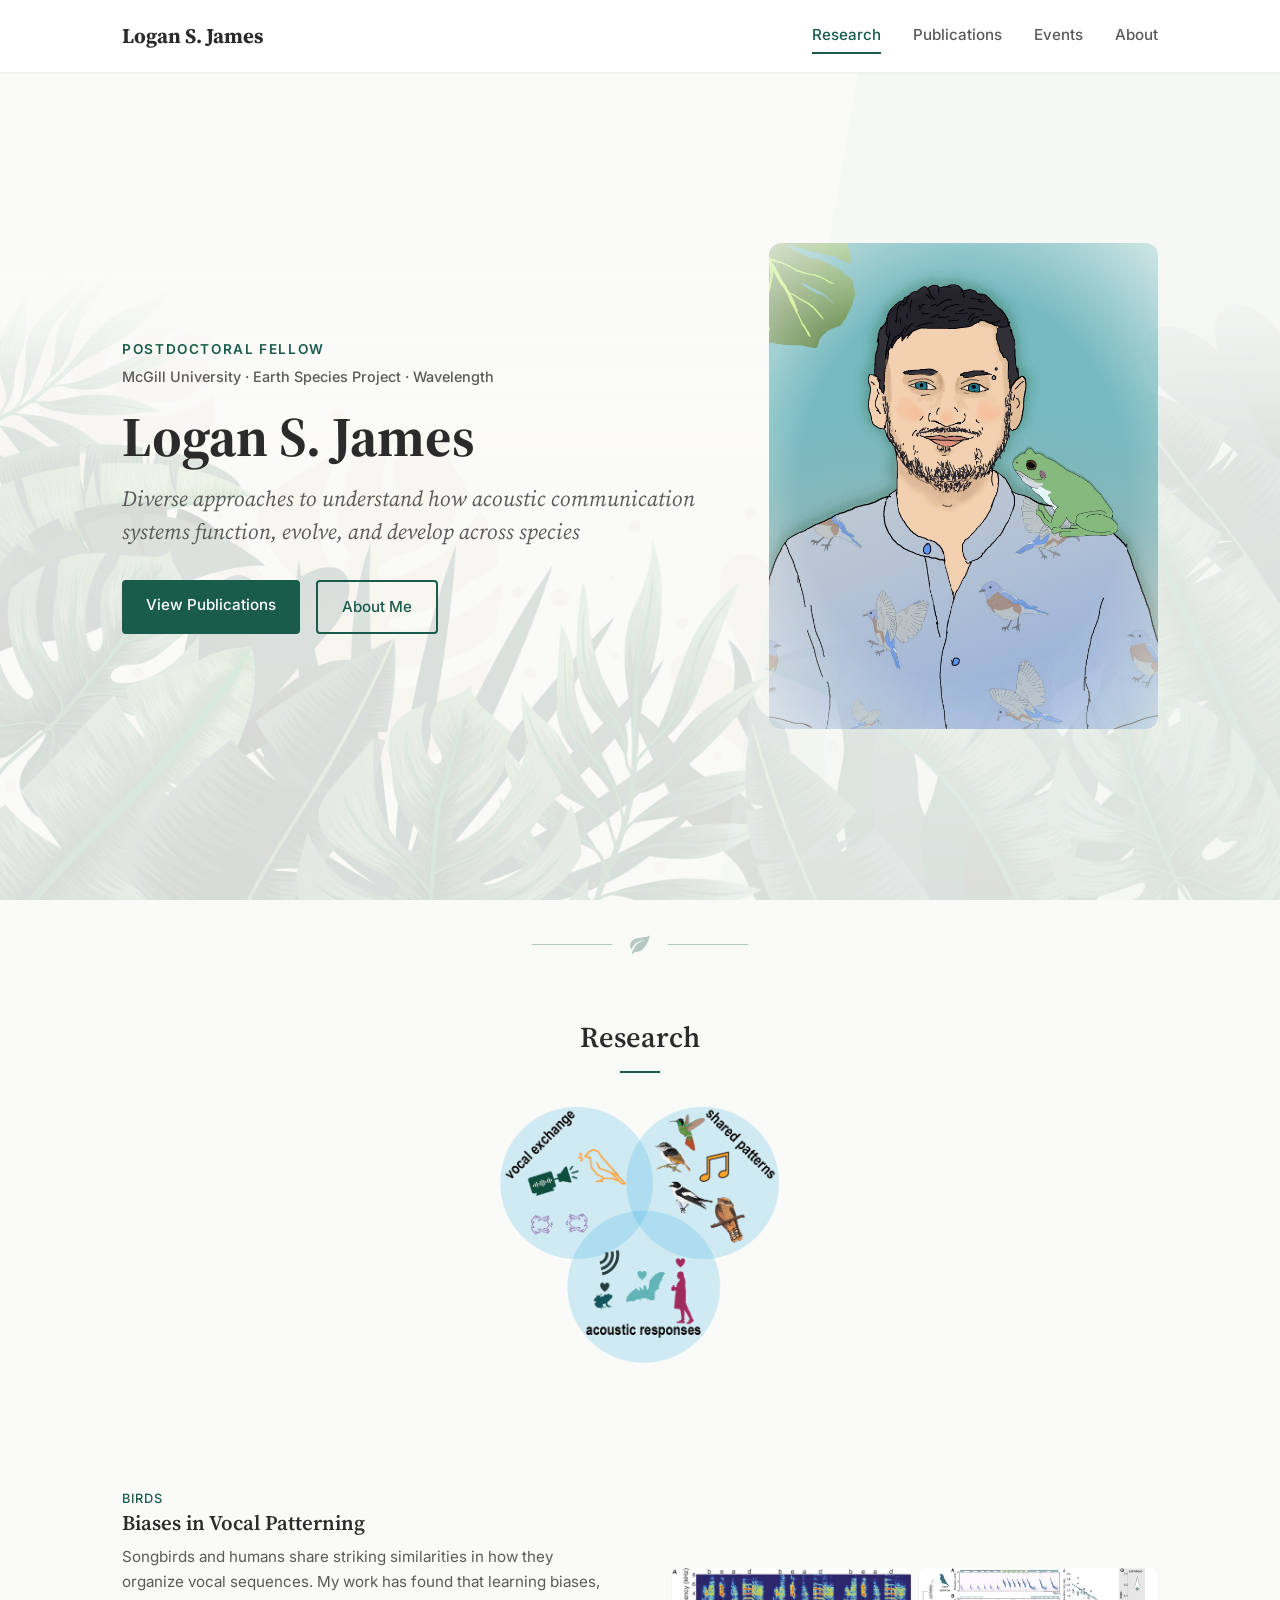
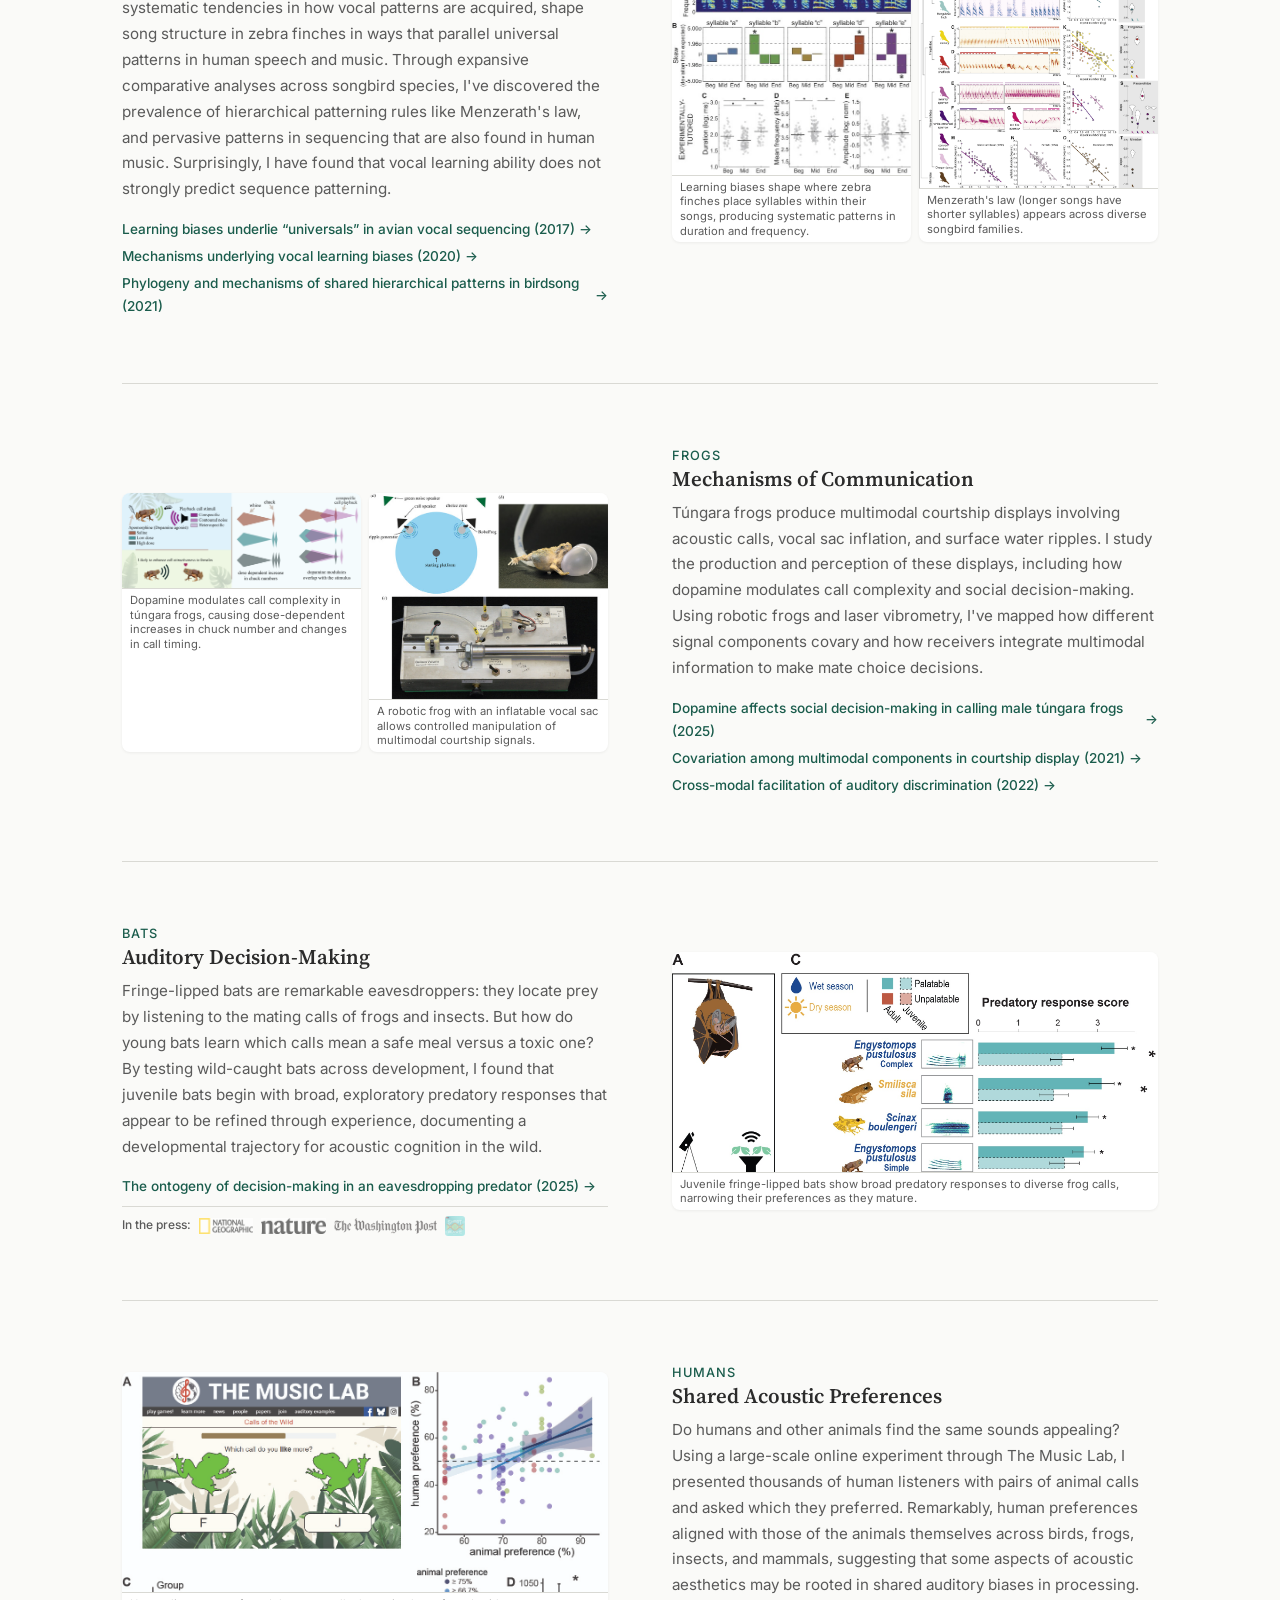
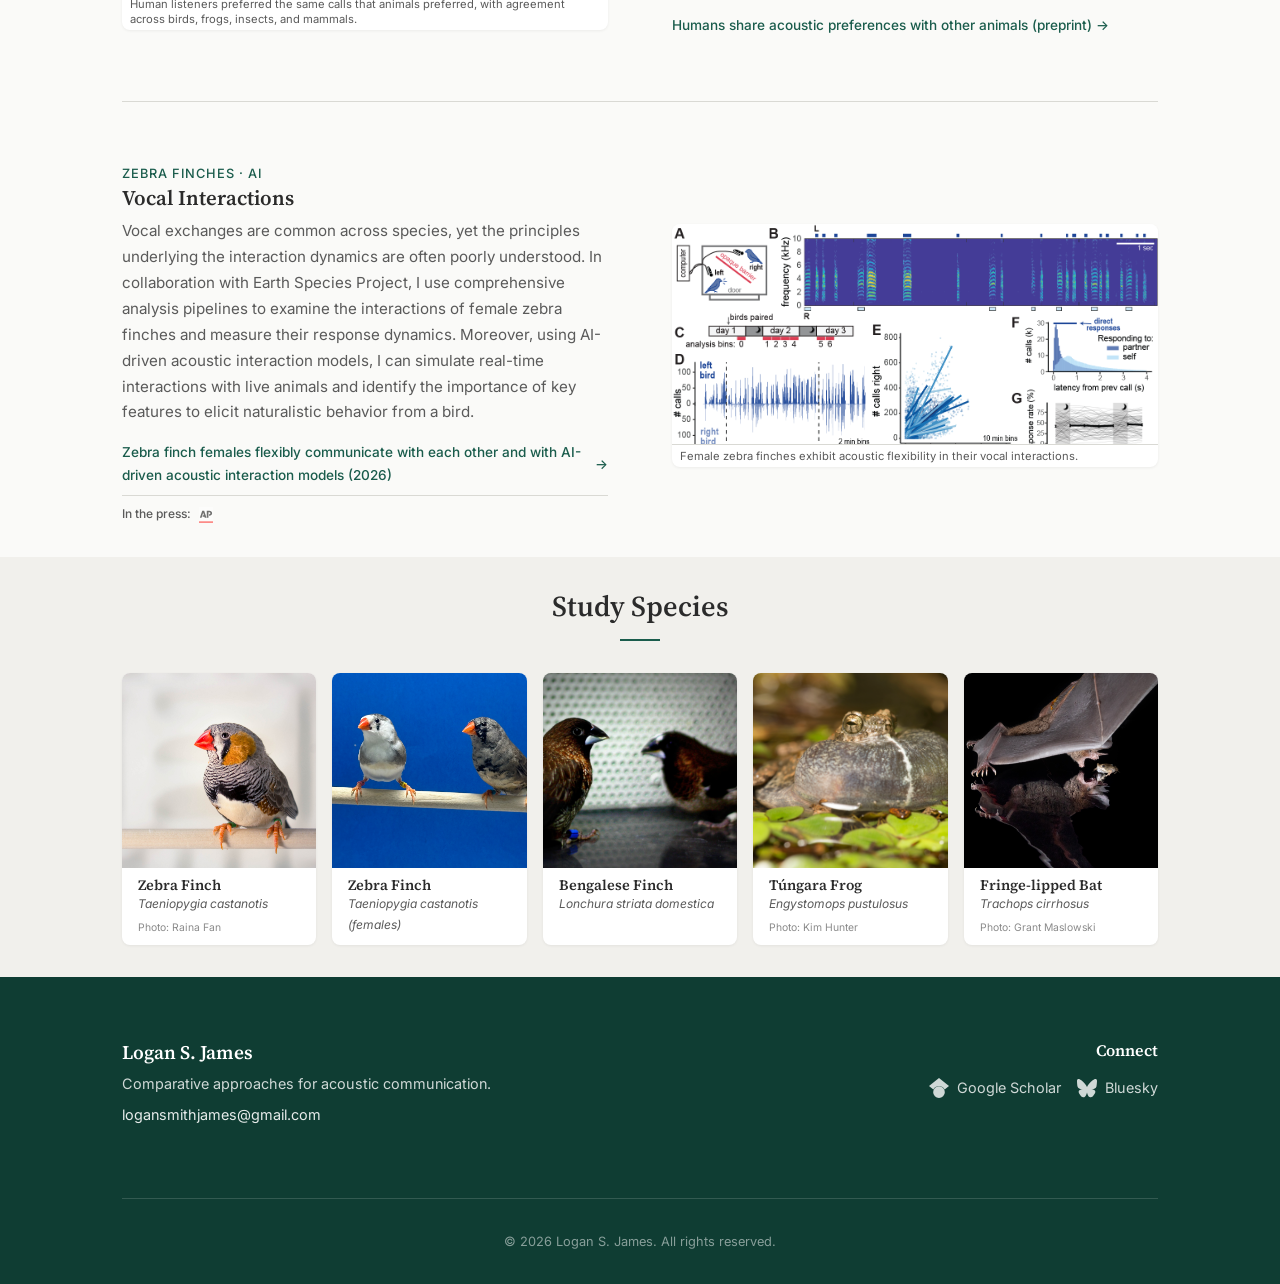
==== commit 681a0896: "Add Events page with vocal interactions symposium - Created events.html with symposium details, spea" ====
--- a/index.html
+++ b/index.html
@@ -25,6 +25,7 @@
       <div class="nav-menu" id="nav-menu">
         <a href="index.html" class="nav-link">Research</a>
         <a href="publications.html" class="nav-link">Publications</a>
+        <a href="events.html" class="nav-link">Events</a>
         <a href="about.html" class="nav-link">About</a>
       </div>
     </div>
--- a/css/style.css
+++ b/css/style.css
@@ -1166,6 +1166,167 @@
   color: rgba(255, 255, 255, 0.5);
 }
 
+/* --- Events Page --- */
+.event-logos {
+  display: flex;
+  align-items: center;
+  justify-content: center;
+  gap: var(--space-xl);
+  margin-bottom: var(--space-xl);
+  flex-wrap: wrap;
+}
+
+.event-logos img {
+  height: 60px;
+  width: auto;
+  object-fit: contain;
+  opacity: 0.8;
+}
+
+.event-header {
+  text-align: center;
+  margin-bottom: var(--space-lg);
+}
+
+.event-header h2 {
+  font-size: clamp(1.4rem, 2.5vw, 1.8rem);
+  margin-bottom: var(--space-sm);
+}
+
+.event-organizers {
+  font-size: 1rem;
+  color: var(--color-text-light);
+  margin-bottom: var(--space-xs);
+}
+
+.event-location {
+  font-size: 0.95rem;
+  color: var(--color-primary);
+  font-weight: 500;
+}
+
+.event-description {
+  max-width: 750px;
+  margin: 0 auto var(--space-xl);
+  text-align: center;
+  font-size: 0.95rem;
+  color: var(--color-text-light);
+  line-height: 1.7;
+}
+
+.event-info-cards {
+  display: grid;
+  grid-template-columns: 1fr 1fr;
+  gap: var(--space-lg);
+  max-width: 600px;
+  margin: 0 auto var(--space-2xl);
+}
+
+.event-info-card {
+  background: var(--color-bg-alt);
+  border-radius: var(--radius-md);
+  padding: var(--space-lg);
+  text-align: center;
+}
+
+.event-info-card h3 {
+  font-size: 1rem;
+  margin-bottom: var(--space-sm);
+  color: var(--color-primary);
+}
+
+.event-info-card p {
+  font-size: 0.9rem;
+  color: var(--color-text-light);
+}
+
+.event-section-title {
+  text-align: center;
+  margin-bottom: var(--space-xl);
+  font-size: 1.1rem;
+  font-weight: 600;
+  color: var(--color-primary);
+  text-transform: uppercase;
+  letter-spacing: 0.08em;
+  padding-bottom: var(--space-sm);
+  border-bottom: 2px solid var(--color-primary);
+}
+
+.event-speakers-grid {
+  display: grid;
+  grid-template-columns: repeat(3, 1fr);
+  gap: var(--space-xl) var(--space-lg);
+}
+
+.event-speaker {
+  text-align: center;
+  text-decoration: none;
+  color: inherit;
+  transition: transform 0.2s ease;
+  display: block;
+}
+
+.event-speaker:hover {
+  transform: translateY(-3px);
+  color: inherit;
+}
+
+.event-speaker-photo {
+  width: 140px;
+  height: 140px;
+  border-radius: 50%;
+  overflow: hidden;
+  margin: 0 auto var(--space-md);
+  box-shadow: var(--shadow-md);
+  background: var(--color-bg-alt);
+}
+
+.event-speaker-photo img {
+  width: 100%;
+  height: 100%;
+  object-fit: cover;
+}
+
+.event-speaker h3 {
+  font-size: 1.05rem;
+  margin-bottom: var(--space-xs);
+}
+
+.event-speaker p {
+  font-size: 0.85rem;
+  color: var(--color-text-light);
+}
+
+@media (max-width: 768px) {
+  .event-speakers-grid {
+    grid-template-columns: repeat(2, 1fr);
+    gap: var(--space-lg) var(--space-md);
+  }
+
+  .event-info-cards {
+    grid-template-columns: 1fr;
+  }
+
+  .event-speaker-photo {
+    width: 110px;
+    height: 110px;
+  }
+}
+
+@media (max-width: 480px) {
+  .event-speakers-grid {
+    grid-template-columns: 1fr;
+  }
+
+  .event-logos {
+    gap: var(--space-lg);
+  }
+
+  .event-logos img {
+    height: 45px;
+  }
+}
+
 /* --- Responsive: Tablet --- */
 @media (max-width: 1024px) {
   .hero .container {
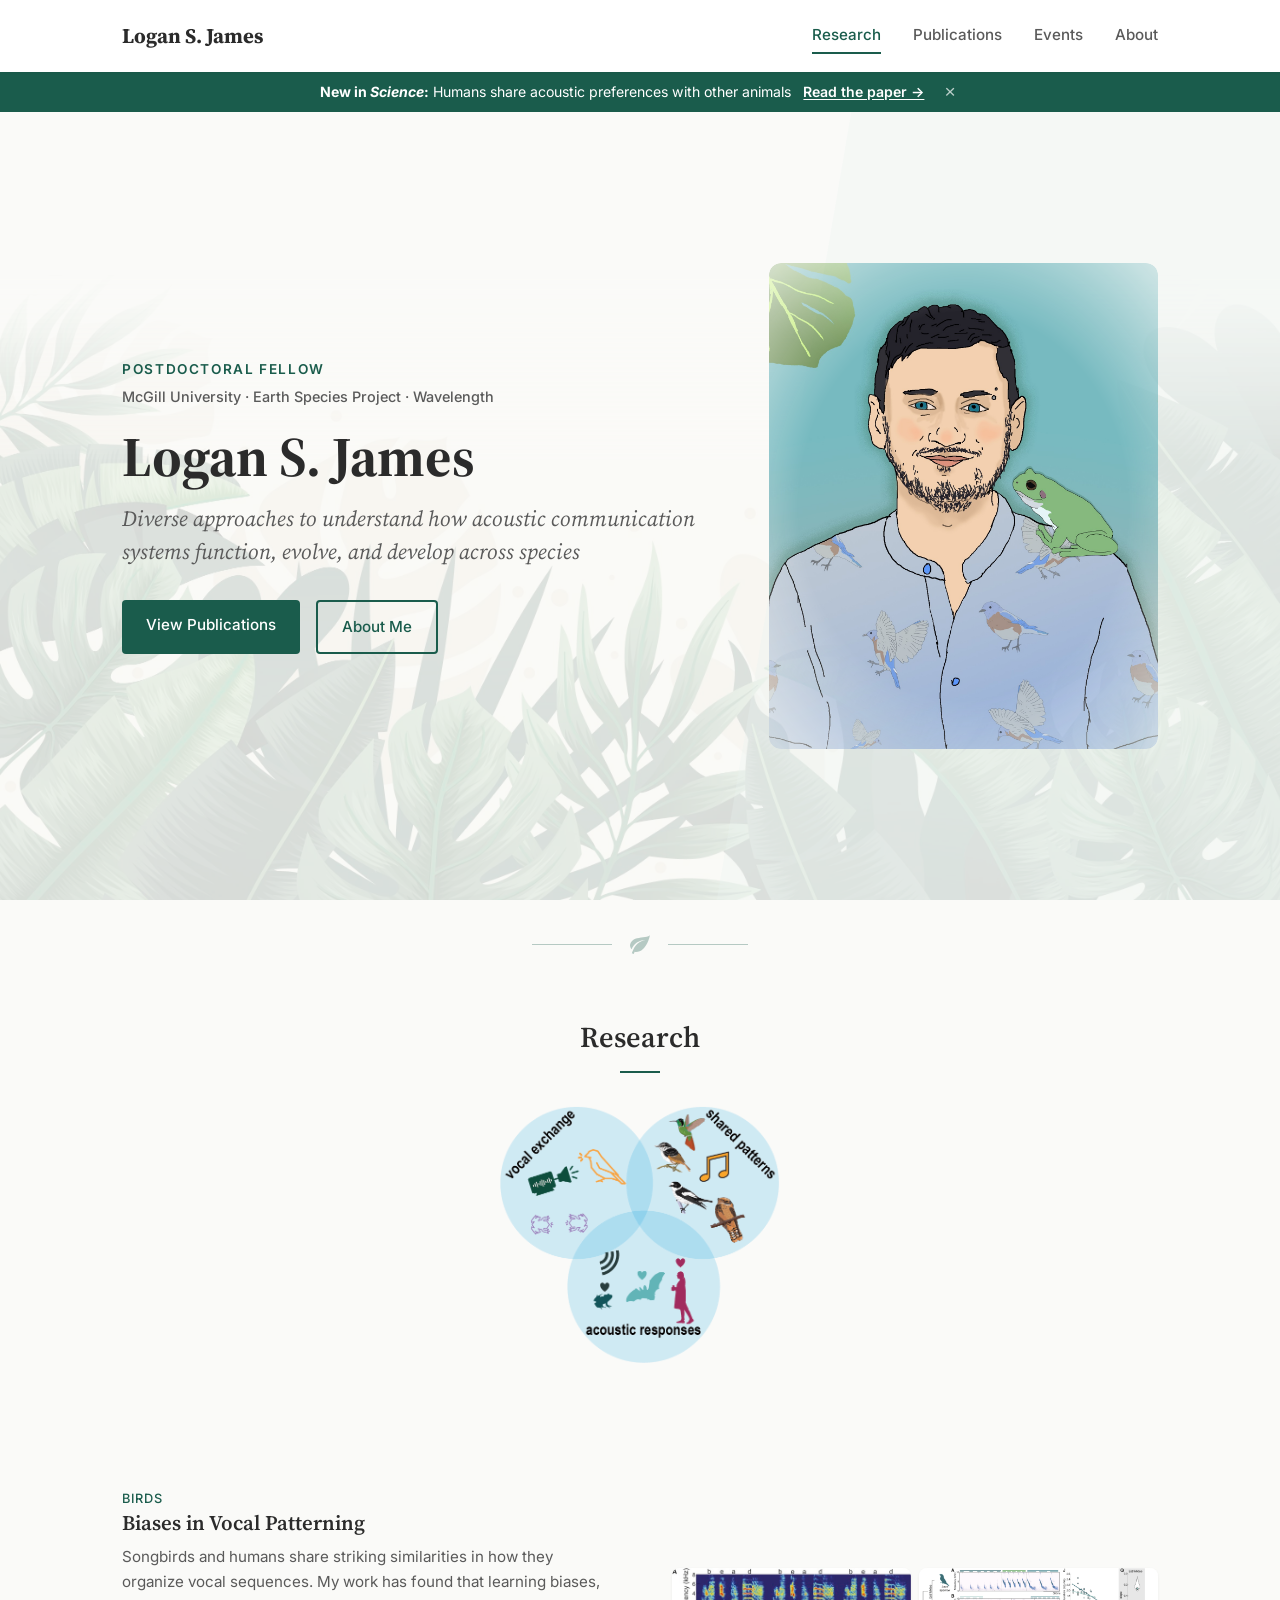
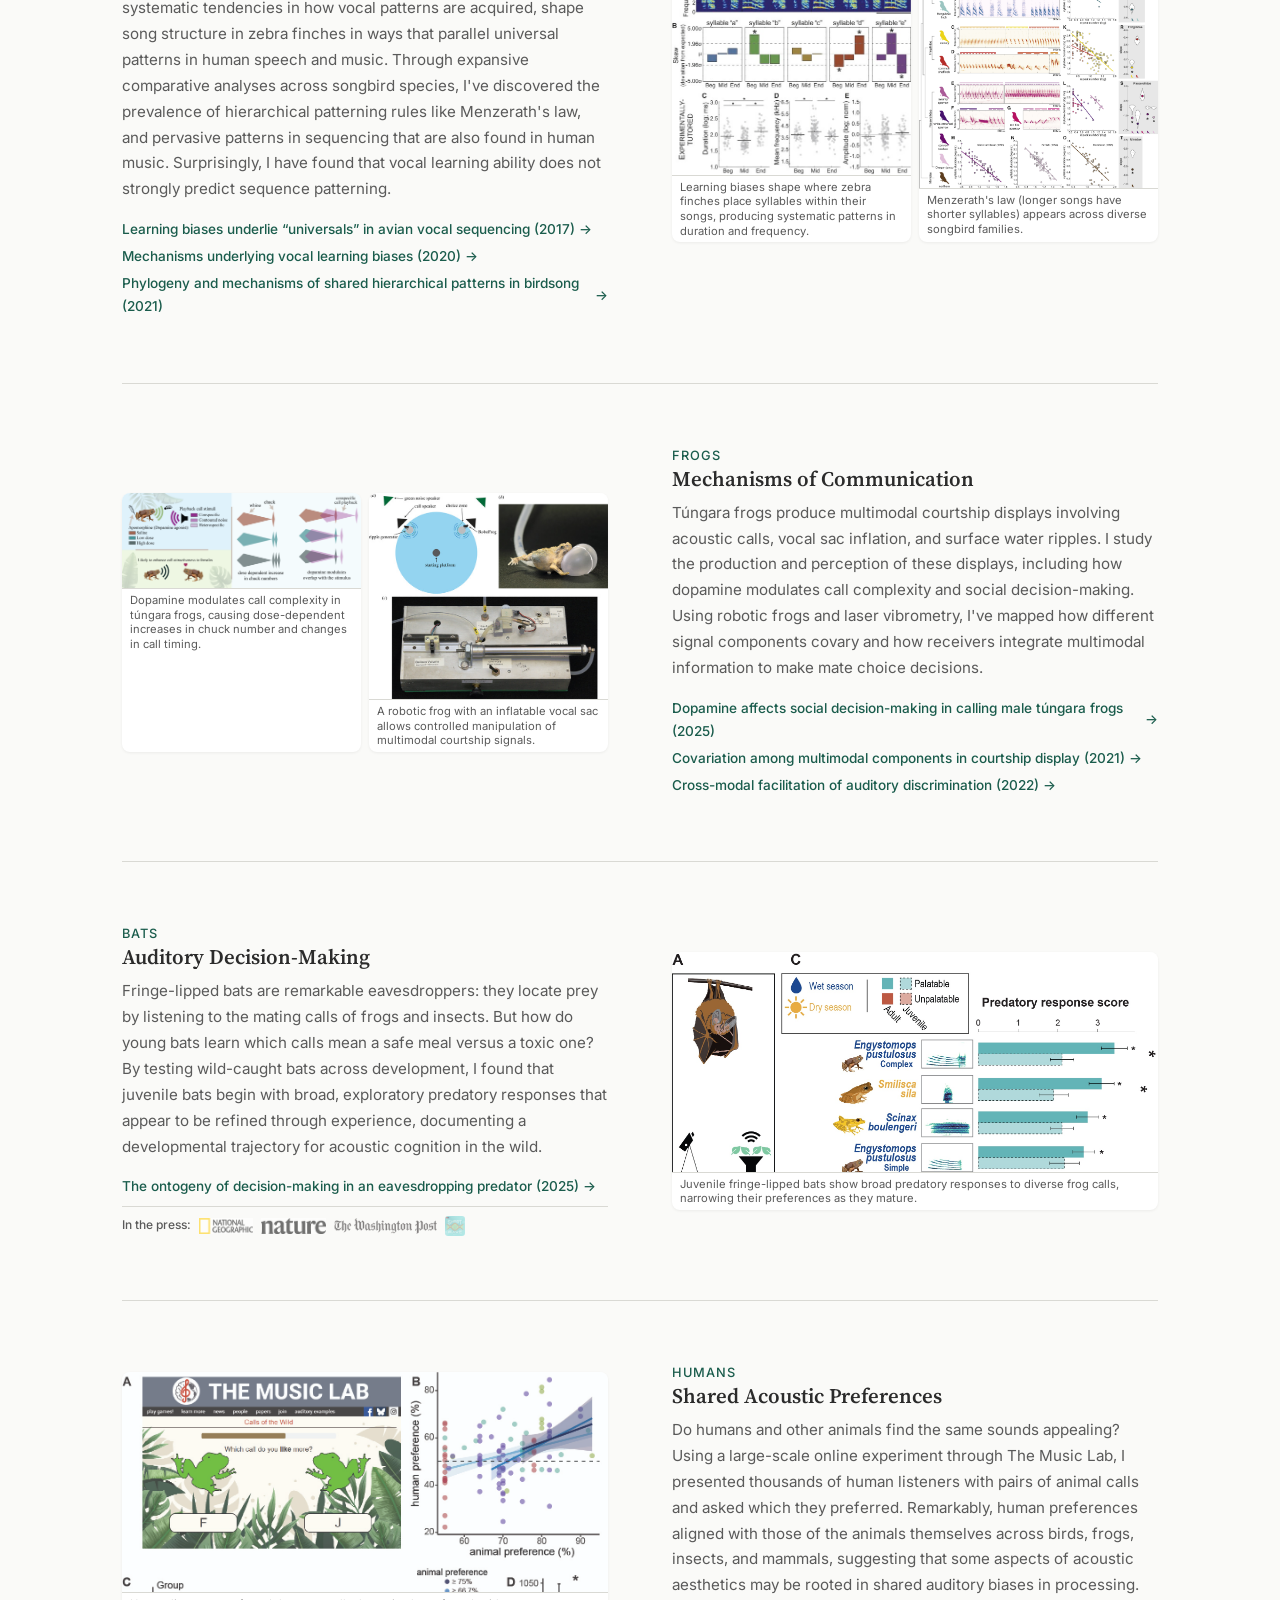
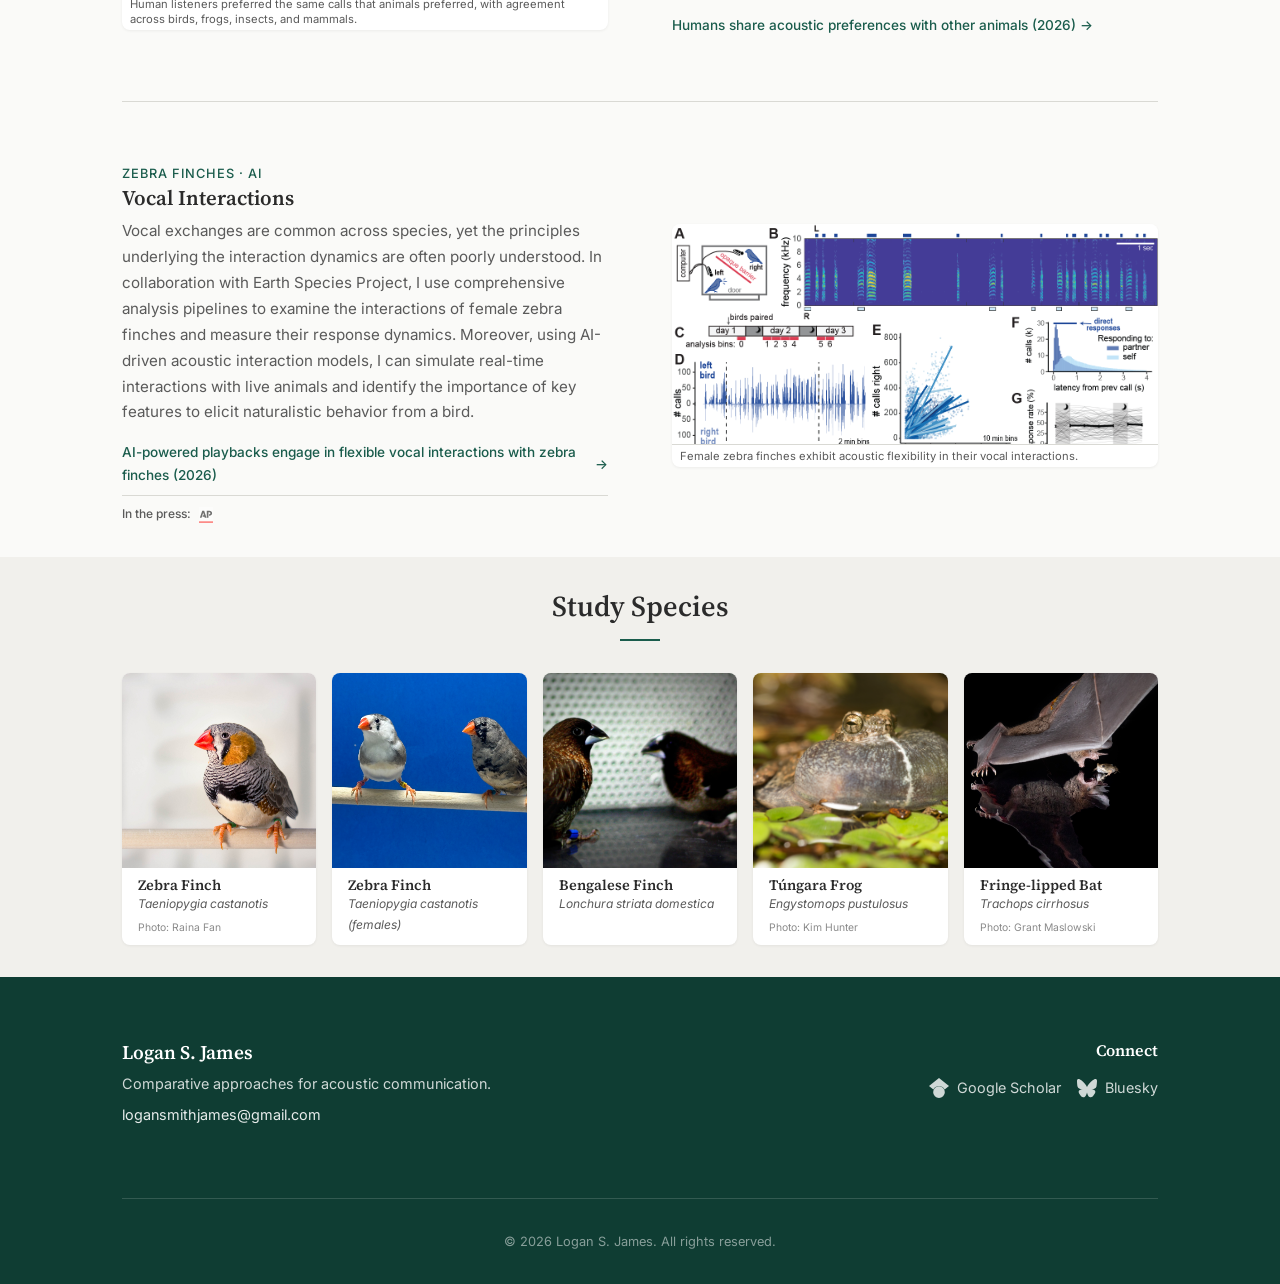
==== commit a93f8ec6: "update for science paper" ====
--- a/index.html
+++ b/index.html
@@ -31,6 +31,14 @@
     </div>
   </nav>
 
+  <!-- Announcement Banner -->
+  <div class="announcement-banner" id="announcement-banner">
+    <div class="container">
+      <p><strong>New in <em>Science</em>:</strong> Humans share acoustic preferences with other animals <a href="https://doi.org/10.1126/science.aea1202" target="_blank" rel="noopener">Read the paper &rarr;</a></p>
+      <button class="announcement-close" aria-label="Dismiss announcement" onclick="document.getElementById('announcement-banner').style.display='none'">&times;</button>
+    </div>
+  </div>
+
   <main id="main">
     <!-- Hero -->
     <section class="hero">
@@ -156,7 +164,7 @@
             </h3>
             <p>Do humans and other animals find the same sounds appealing? Using a large-scale online experiment through The Music Lab, I presented thousands of human listeners with pairs of animal calls and asked which they preferred. Remarkably, human preferences aligned with those of the animals themselves across birds, frogs, insects, and mammals, suggesting that some aspects of acoustic aesthetics may be rooted in shared auditory biases in processing.</p>
             <div class="research-area-papers">
-              <a href="https://doi.org/10.1101/2025.06.26.661759" target="_blank" rel="noopener">Humans share acoustic preferences with other animals (preprint)</a>
+              <a href="https://doi.org/10.1126/science.aea1202" target="_blank" rel="noopener">Humans share acoustic preferences with other animals (2026)</a>
             </div>
           </div>
           <div class="research-area-figures">
@@ -176,7 +184,7 @@
             </h3>
             <p>Vocal exchanges are common across species, yet the principles underlying the interaction dynamics are often poorly understood. In collaboration with Earth Species Project, I use comprehensive analysis pipelines to examine the interactions of female zebra finches and measure their response dynamics. Moreover, using AI-driven acoustic interaction models, I can simulate real-time interactions with live animals and identify the importance of key features to elicit naturalistic behavior from a bird.</p>
             <div class="research-area-papers">
-              <a href="https://doi.org/10.64898/2026.02.12.705387" target="_blank" rel="noopener">Zebra finch females flexibly communicate with each other and with AI-driven acoustic interaction models (2026)</a>
+              <a href="https://doi.org/10.64898/2026.02.12.705387" target="_blank" rel="noopener">AI-powered playbacks engage in flexible vocal interactions with zebra finches (2026)</a>
             </div>
             <div class="research-area-press">
               <span>In the press:</span>
--- a/css/style.css
+++ b/css/style.css
@@ -162,6 +162,60 @@
   margin: var(--space-md) auto 0;
 }
 
+/* --- Announcement Banner --- */
+.announcement-banner {
+  position: fixed;
+  top: var(--nav-height);
+  left: 0;
+  right: 0;
+  z-index: 99;
+  background: var(--color-primary);
+  color: var(--color-white);
+  font-size: 0.88rem;
+  padding: var(--space-sm) 0;
+}
+
+.announcement-banner .container {
+  display: flex;
+  align-items: center;
+  justify-content: center;
+  gap: var(--space-md);
+}
+
+.announcement-banner p {
+  margin: 0;
+  text-align: center;
+}
+
+.announcement-banner a {
+  color: var(--color-white);
+  font-weight: 600;
+  text-decoration: underline;
+  text-underline-offset: 2px;
+  margin-left: var(--space-sm);
+}
+
+.announcement-banner a:hover {
+  color: rgba(255, 255, 255, 0.85);
+}
+
+.announcement-close {
+  background: none;
+  border: none;
+  color: var(--color-white);
+  font-size: 1.2rem;
+  cursor: pointer;
+  opacity: 0.7;
+  transition: opacity 0.2s ease;
+  padding: 0 var(--space-xs);
+  line-height: 1;
+  flex-shrink: 0;
+}
+
+.announcement-close:hover {
+  opacity: 1;
+}
+
 /* --- Navbar --- */
 .navbar {
   position: fixed;
@@ -297,7 +351,7 @@
   min-height: 100vh;
   display: flex;
   align-items: center;
-  padding-top: var(--nav-height);
+  padding-top: calc(var(--nav-height) + 40px);
   position: relative;
   overflow: hidden;
 }
@@ -1188,9 +1242,24 @@
   margin-bottom: var(--space-lg);
 }
 
+.event-title-row {
+  display: flex;
+  align-items: center;
+  justify-content: center;
+  gap: var(--space-lg);
+  margin-bottom: var(--space-sm);
+}
+
+.event-title-icon {
+  width: auto;
+  height: 50px;
+  flex-shrink: 0;
+  opacity: 0.85;
+}
+
 .event-header h2 {
   font-size: clamp(1.4rem, 2.5vw, 1.8rem);
-  margin-bottom: var(--space-sm);
+  margin-bottom: 0;
 }
 
 .event-organizers {
@@ -1227,6 +1296,19 @@
   border-radius: var(--radius-md);
   padding: var(--space-lg);
   text-align: center;
+}
+
+.event-info-card-link {
+  text-decoration: none;
+  color: inherit;
+  transition: transform 0.2s ease, box-shadow 0.2s ease;
+  cursor: pointer;
+}
+
+.event-info-card-link:hover {
+  transform: translateY(-2px);
+  box-shadow: var(--shadow-md);
+  color: inherit;
 }
 
 .event-info-card h3 {
@@ -1324,6 +1406,10 @@
 
   .event-logos img {
     height: 45px;
+  }
+
+  .event-title-icon {
+    display: none;
   }
 }
 
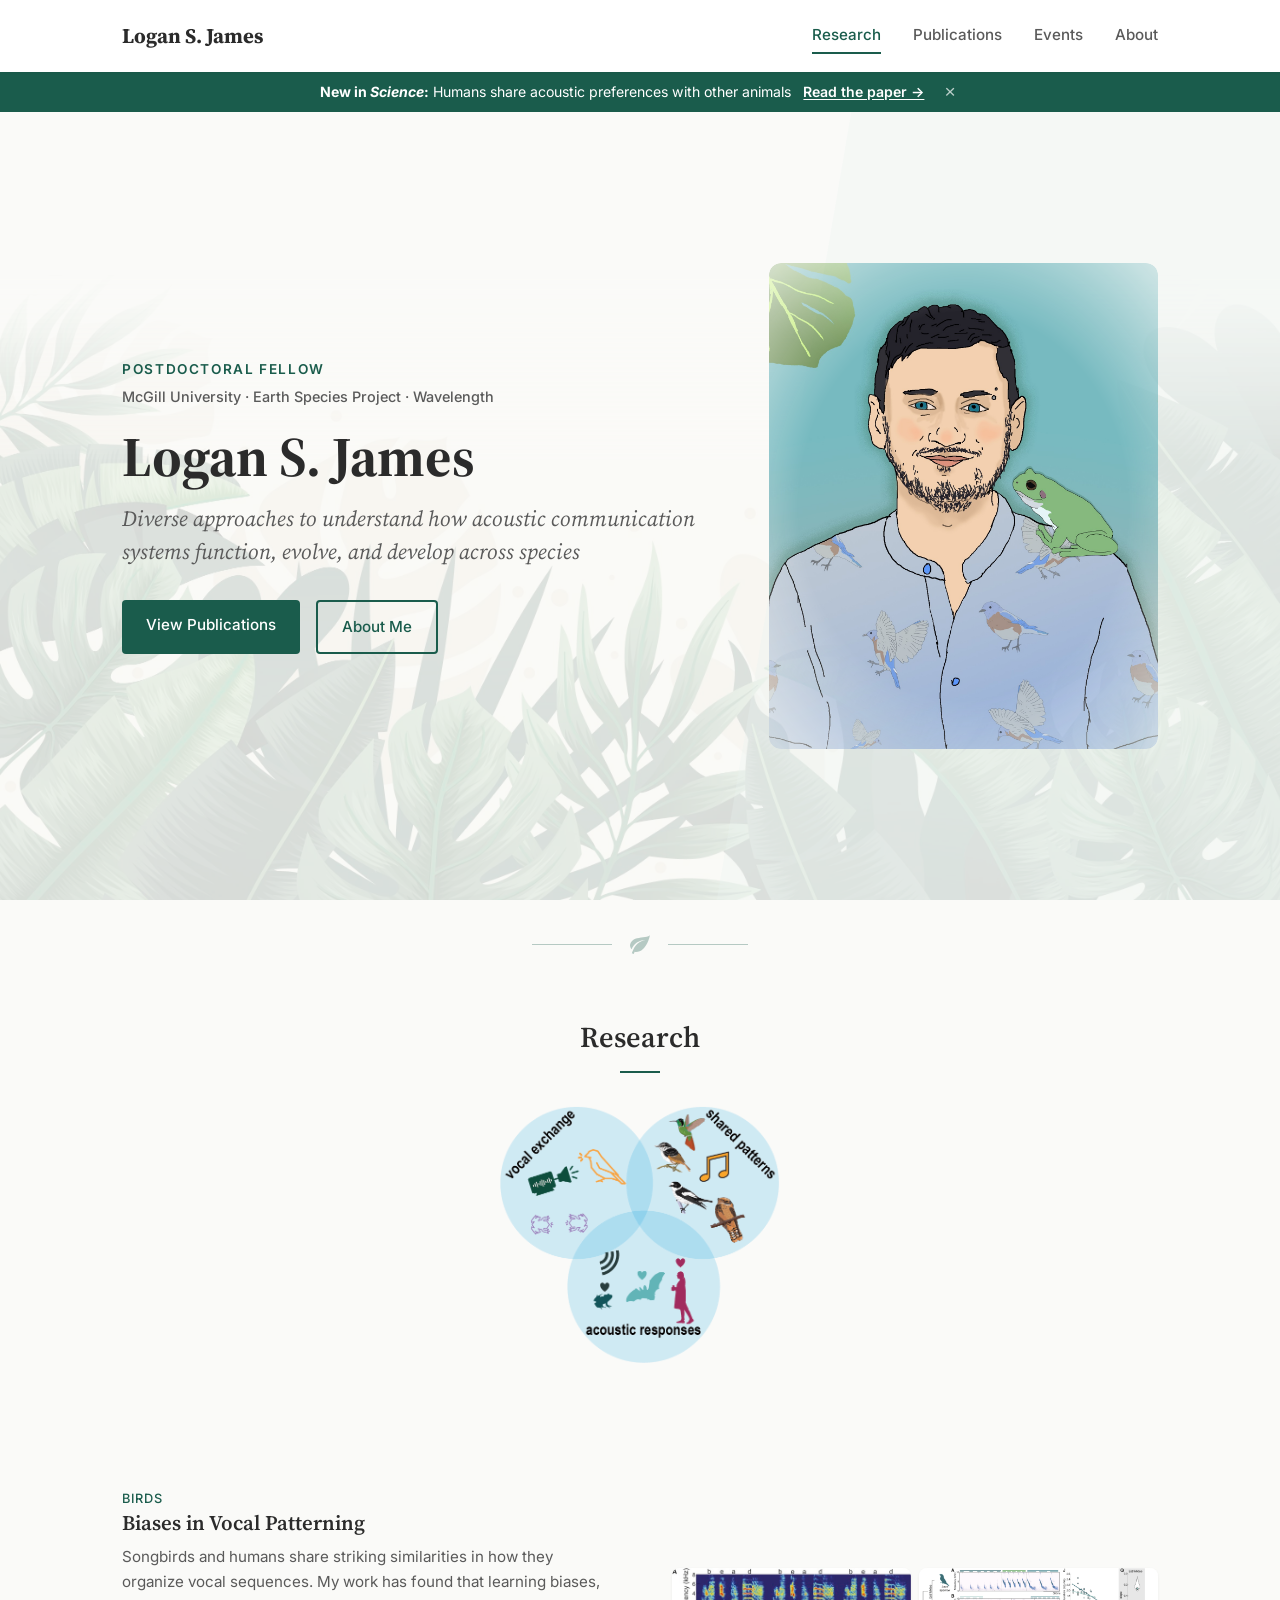
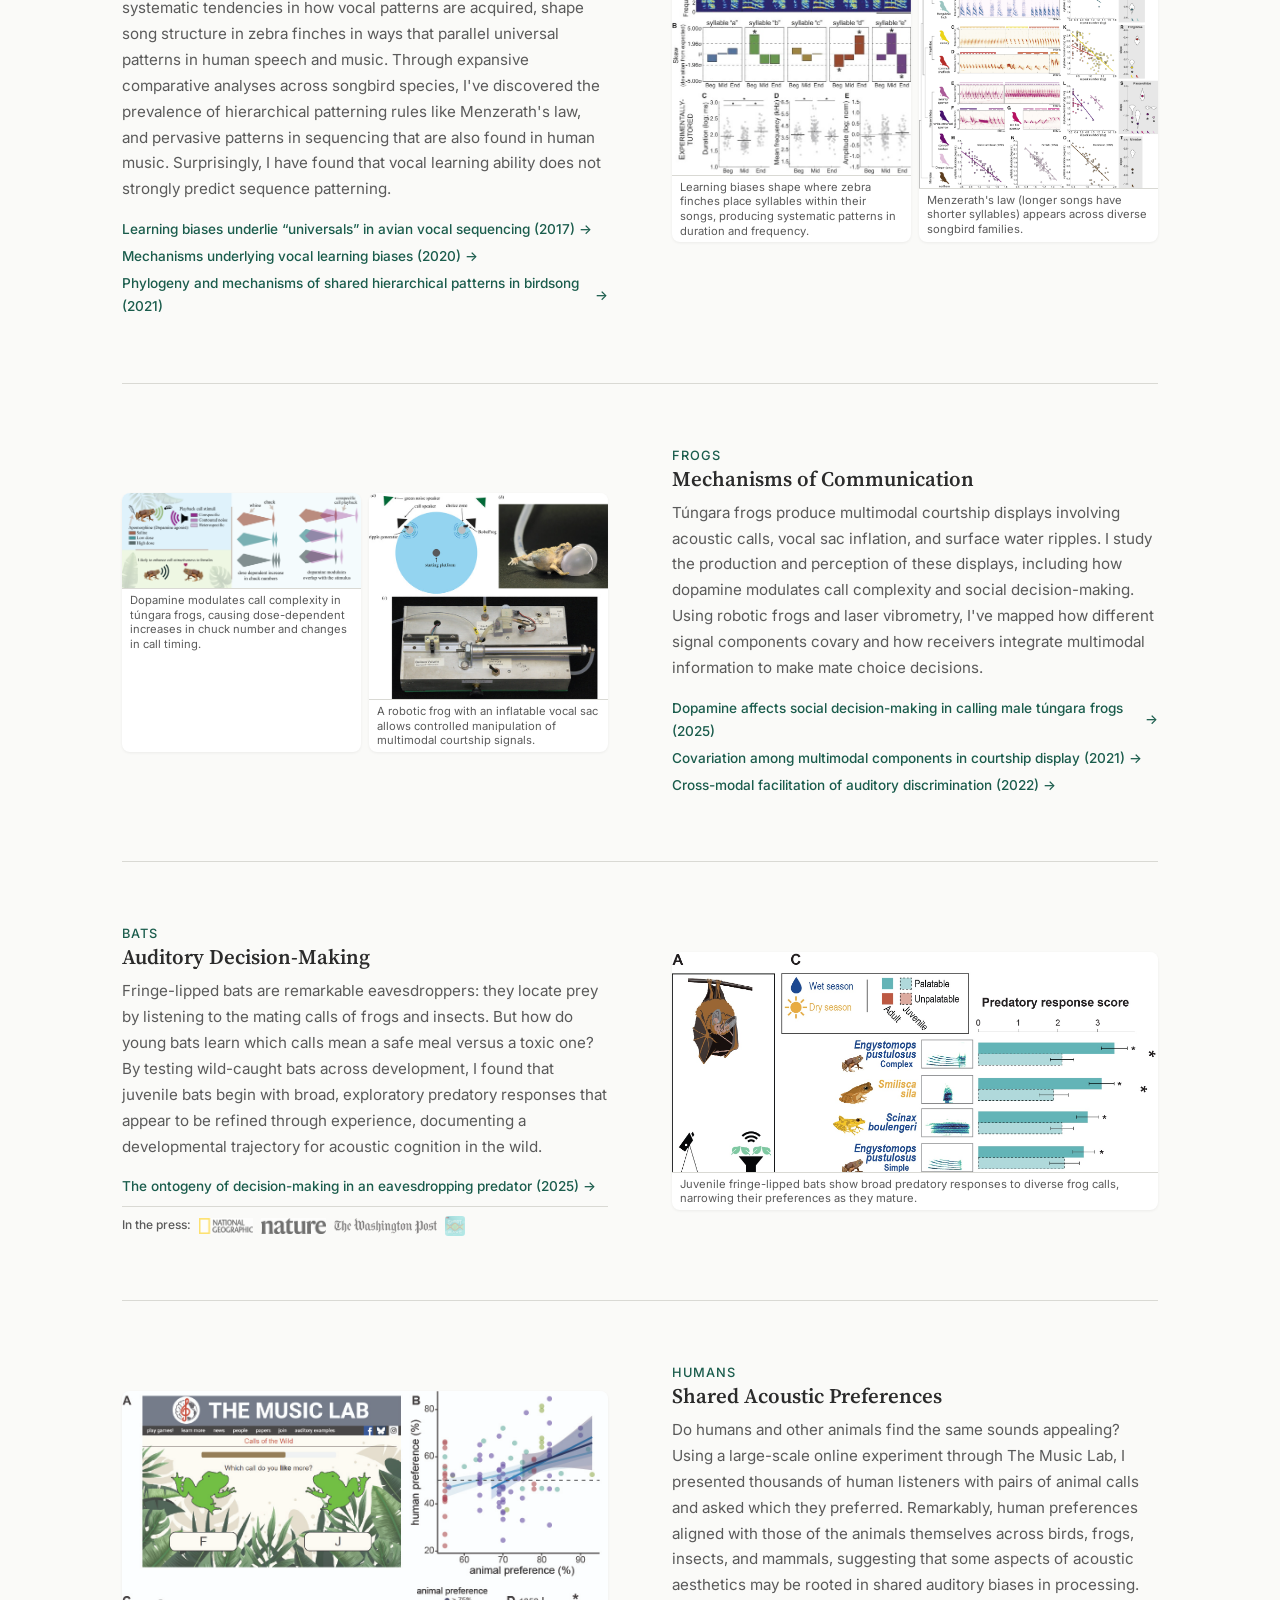
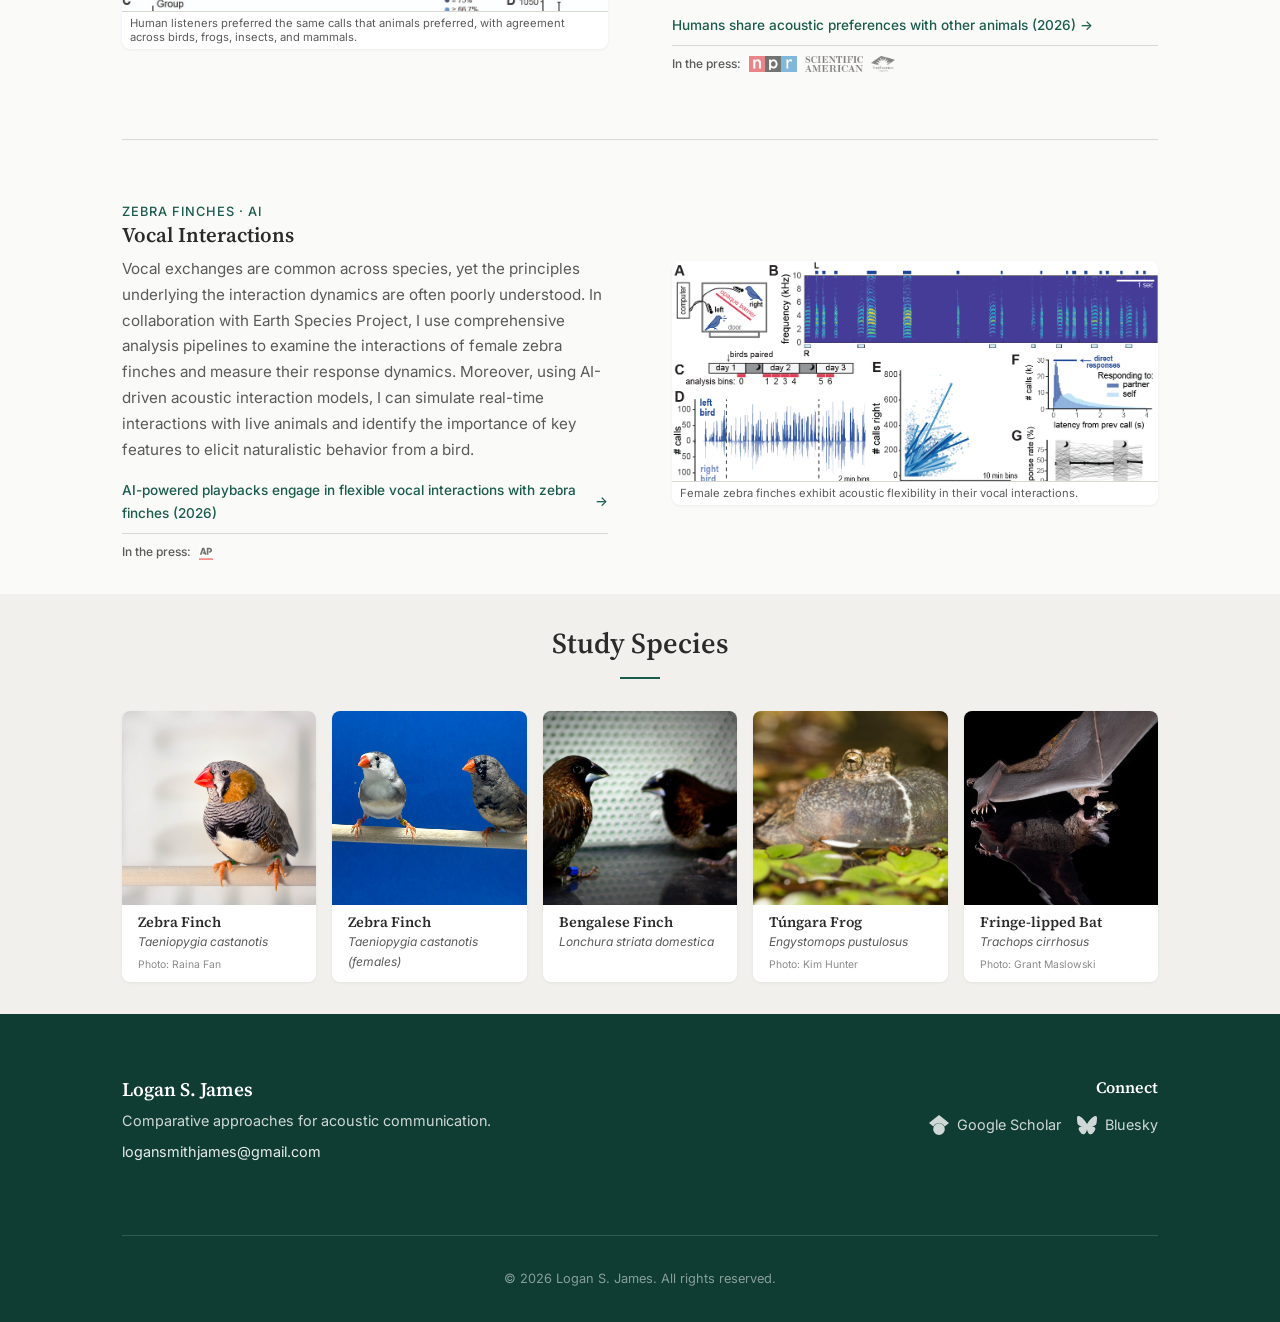
==== commit 68b189b2: "Add NPR, Scientific American, and Smithsonian press links for Science paper Press coverage links add" ====
--- a/index.html
+++ b/index.html
@@ -166,6 +166,12 @@
             <div class="research-area-papers">
               <a href="https://doi.org/10.1126/science.aea1202" target="_blank" rel="noopener">Humans share acoustic preferences with other animals (2026)</a>
             </div>
+            <div class="research-area-press">
+              <span>In the press:</span>
+              <a href="https://www.npr.org/2026/03/23/nx-s1-5752436/humans-and-animals-find-the-same-sounds-beautiful" target="_blank" rel="noopener" title="NPR"><img src="images/press_coverage/npr.webp" alt="NPR"></a>
+              <a href="https://www.scientificamerican.com/article/what-animal-are-you-humans-and-animals-tend-to-like-the-same-mating-calls/" target="_blank" rel="noopener" title="Scientific American"><img src="images/press_coverage/Scientific_American.png" alt="Scientific American"></a>
+              <a href="https://www.smithsonianmag.com/smart-news/humans-and-animals-often-like-the-same-mating-calls-supporting-a-150-year-old-observation-by-charles-darwin-180988392/" target="_blank" rel="noopener" title="Smithsonian Magazine"><img src="images/press_coverage/smithsonian_magazine.png" alt="Smithsonian Magazine"></a>
+            </div>
           </div>
           <div class="research-area-figures">
             <figure class="research-fig">
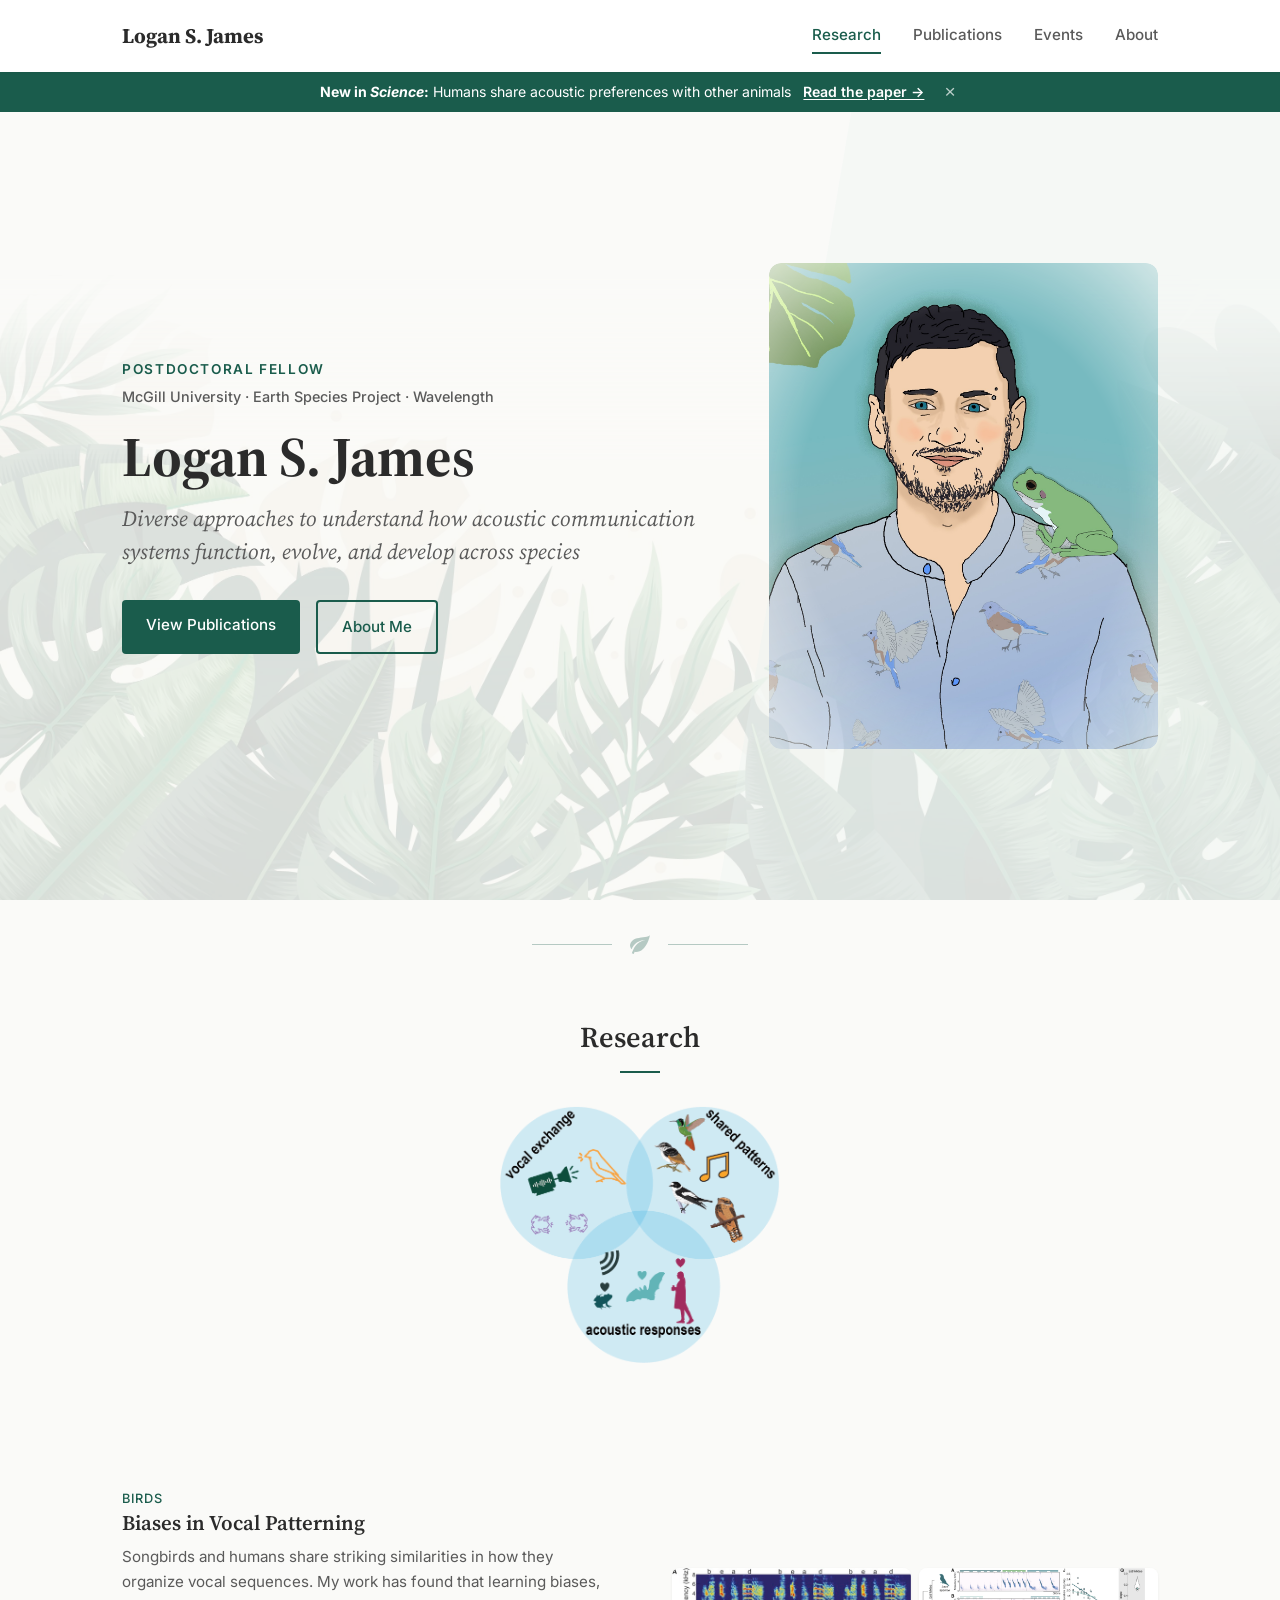
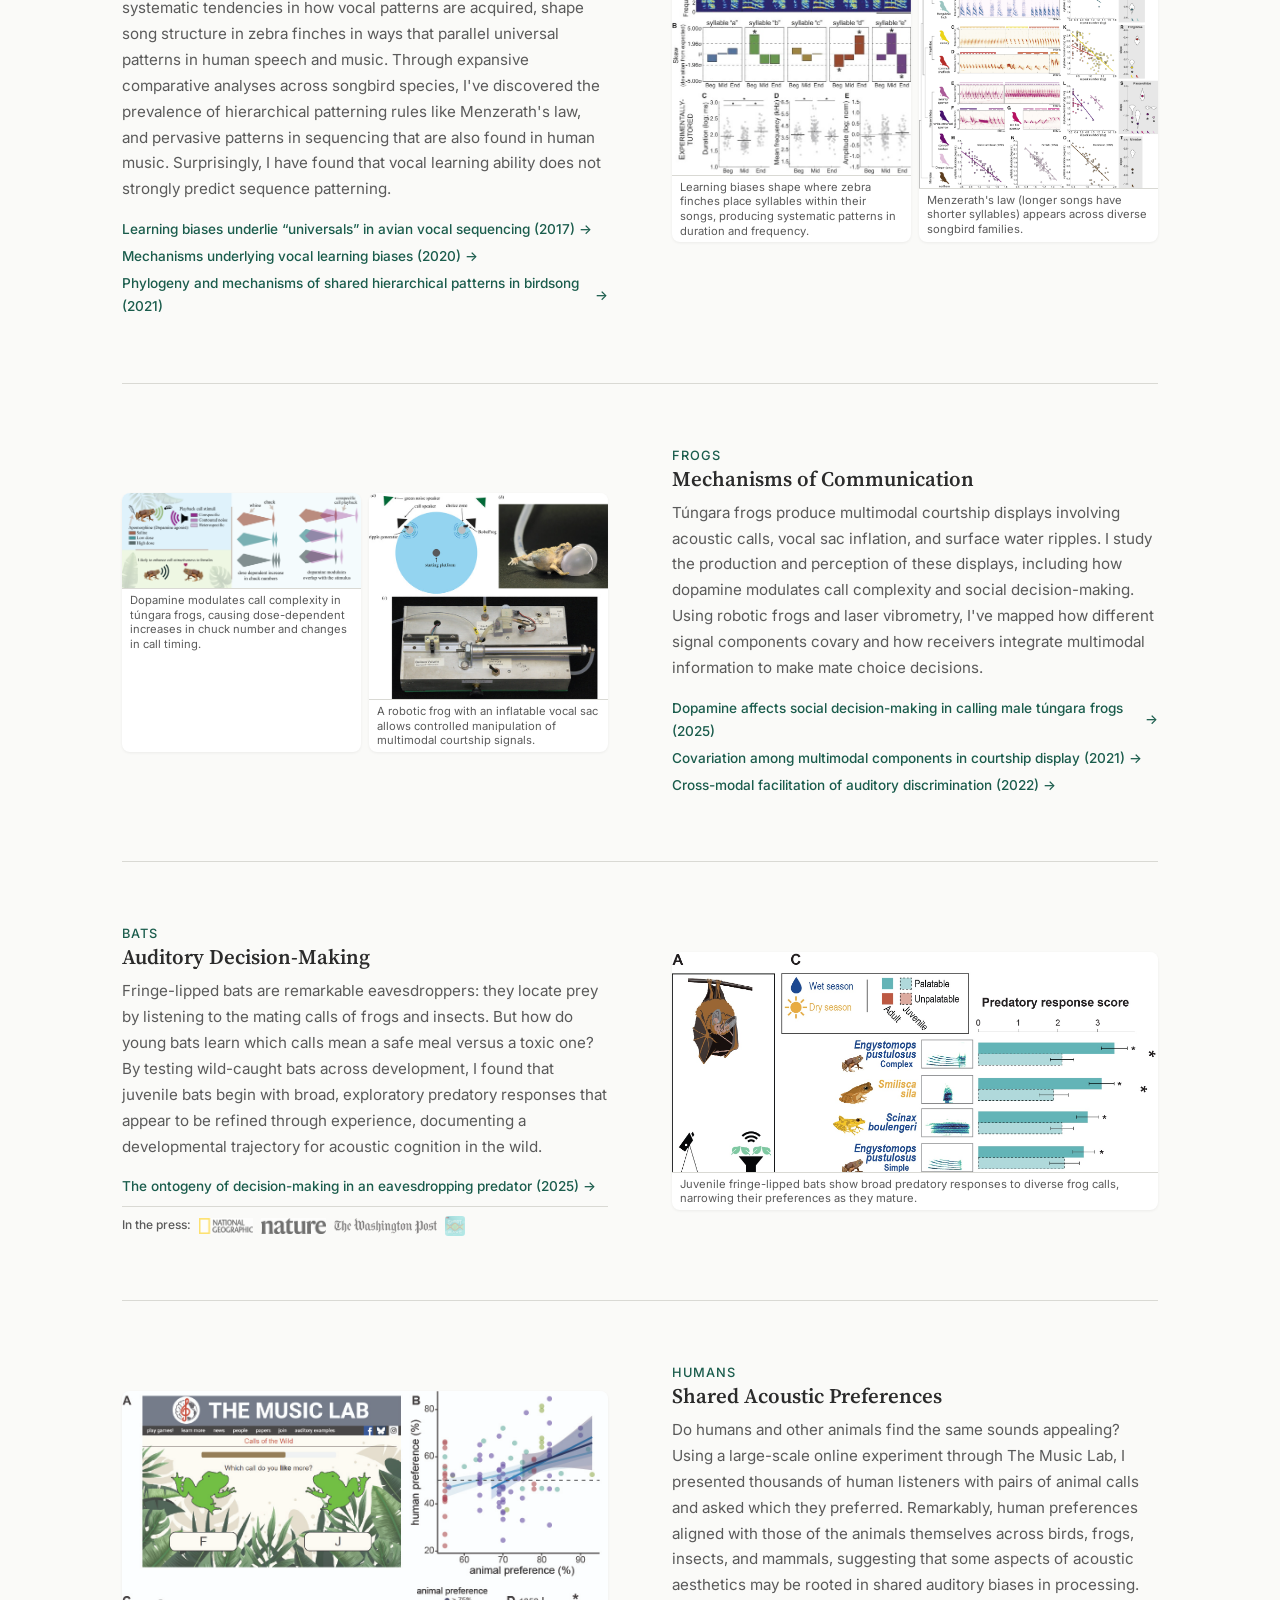
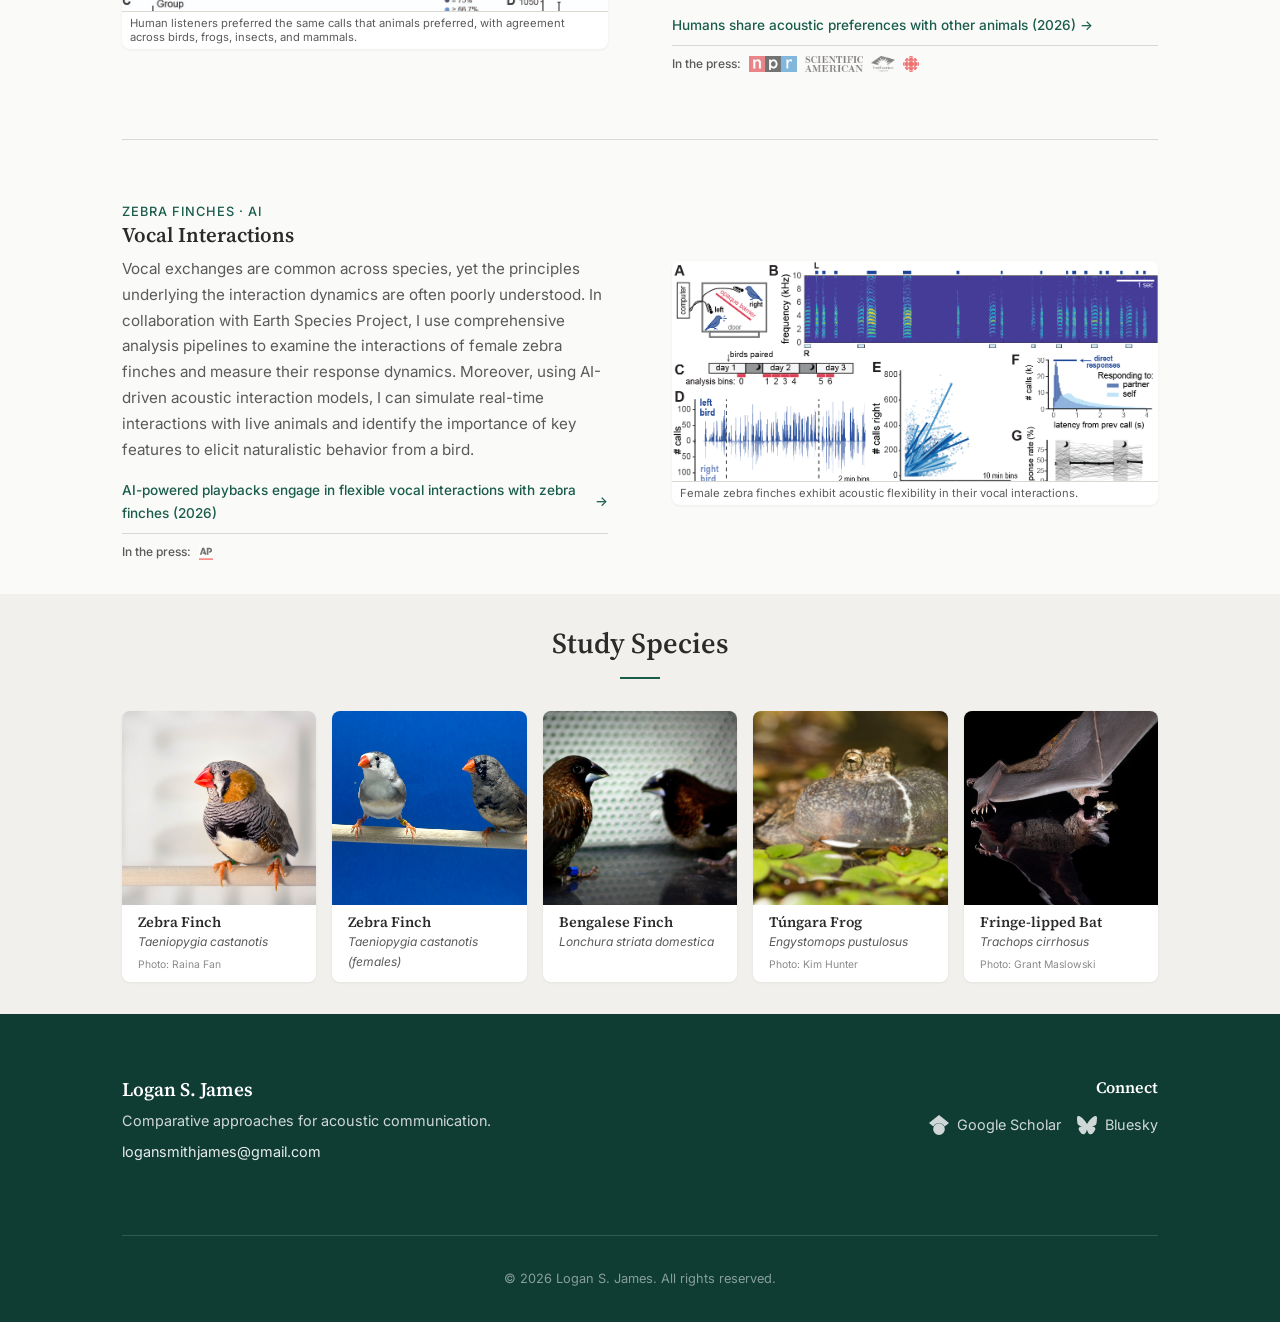
==== commit d9979dbd: "radio canada add radio canada link" ====
--- a/index.html
+++ b/index.html
@@ -171,6 +171,7 @@
               <a href="https://www.npr.org/2026/03/23/nx-s1-5752436/humans-and-animals-find-the-same-sounds-beautiful" target="_blank" rel="noopener" title="NPR"><img src="images/press_coverage/npr.webp" alt="NPR"></a>
               <a href="https://www.scientificamerican.com/article/what-animal-are-you-humans-and-animals-tend-to-like-the-same-mating-calls/" target="_blank" rel="noopener" title="Scientific American"><img src="images/press_coverage/Scientific_American.png" alt="Scientific American"></a>
               <a href="https://www.smithsonianmag.com/smart-news/humans-and-animals-often-like-the-same-mating-calls-supporting-a-150-year-old-observation-by-charles-darwin-180988392/" target="_blank" rel="noopener" title="Smithsonian Magazine"><img src="images/press_coverage/smithsonian_magazine.png" alt="Smithsonian Magazine"></a>
+              <a href="https://ici.radio-canada.ca/recit-numerique/15957/sons-preferences-animaux-humains" target="_blank" rel="noopener" title="Radio Canada"><img src="images/press_coverage/CBC.png" alt="Radio Canada"></a>
             </div>
           </div>
           <div class="research-area-figures">
--- a/css/style.css
+++ b/css/style.css
@@ -1272,6 +1272,13 @@
   font-size: 0.95rem;
   color: var(--color-primary);
   font-weight: 500;
+  margin-bottom: var(--space-xs);
+}
+
+.event-date {
+  font-size: 1.1rem;
+  color: var(--color-text-light);
+  font-weight: 700;
 }
 
 .event-description {
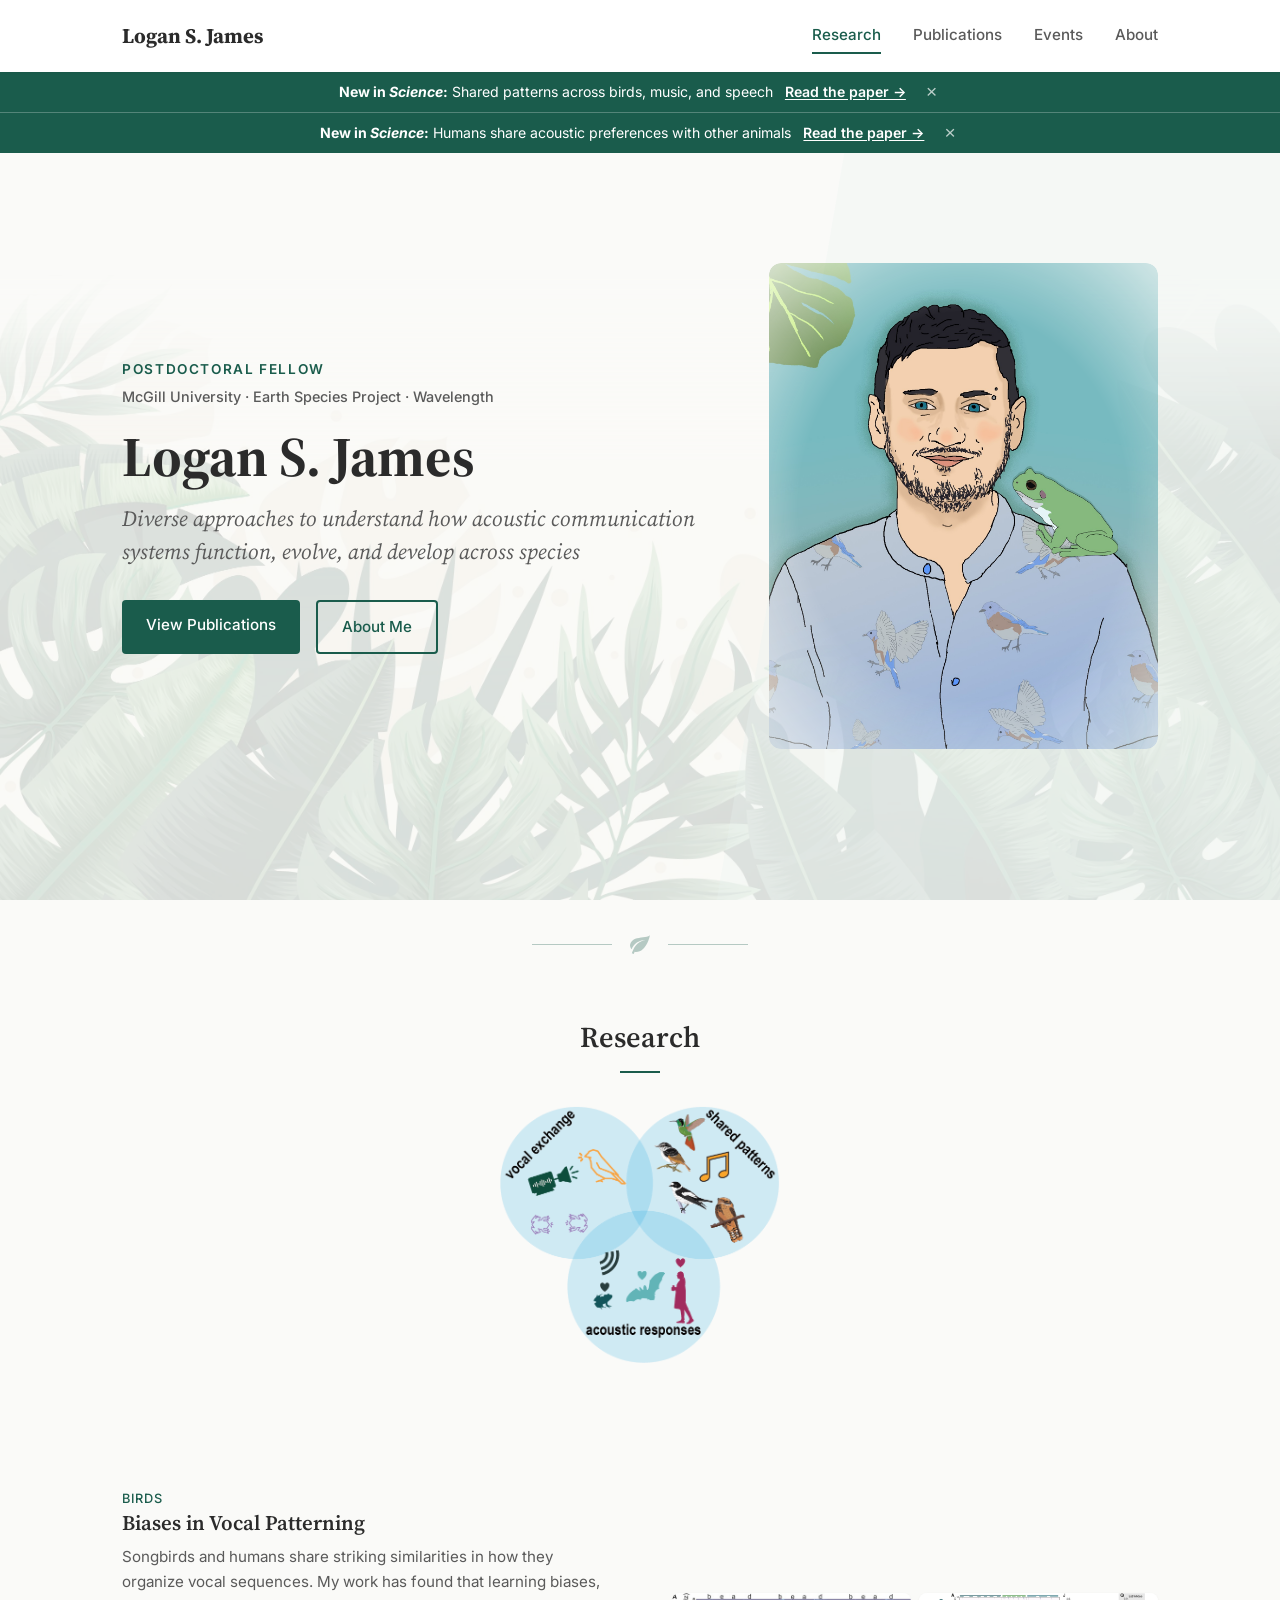
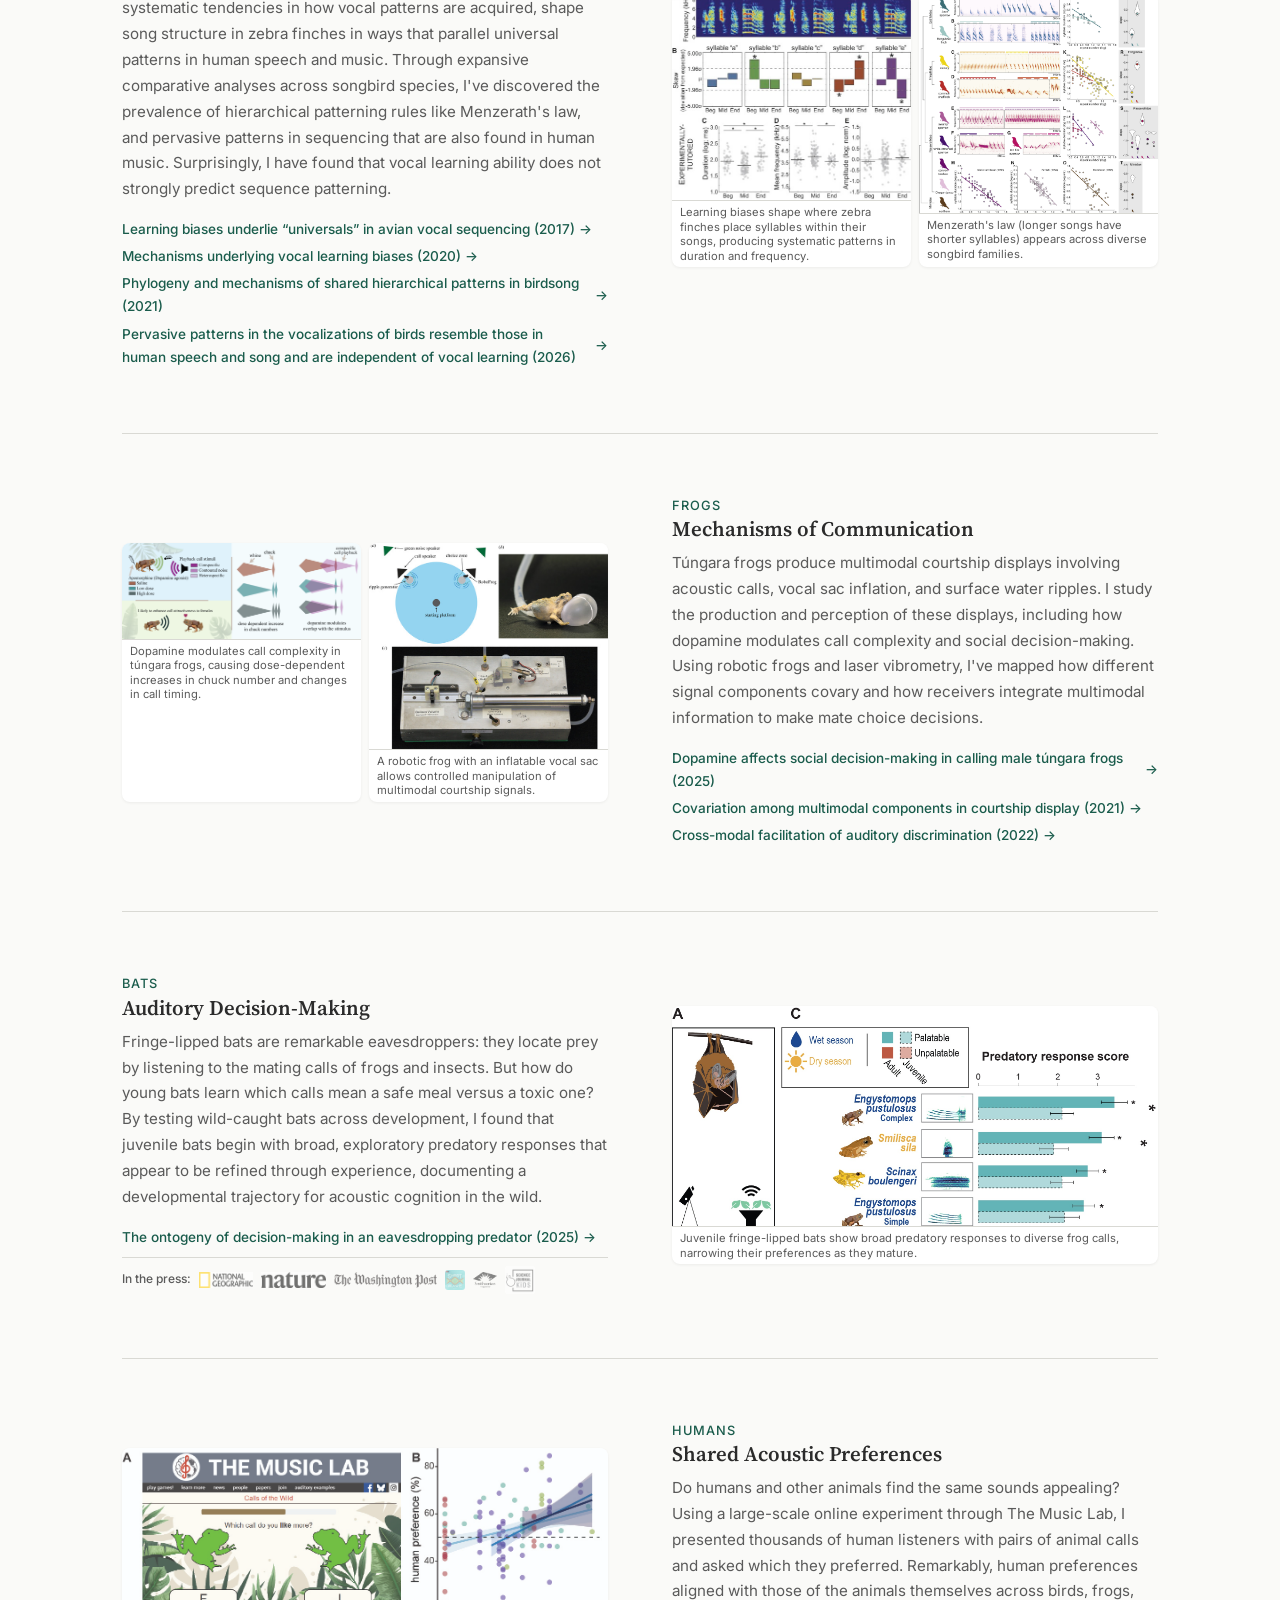
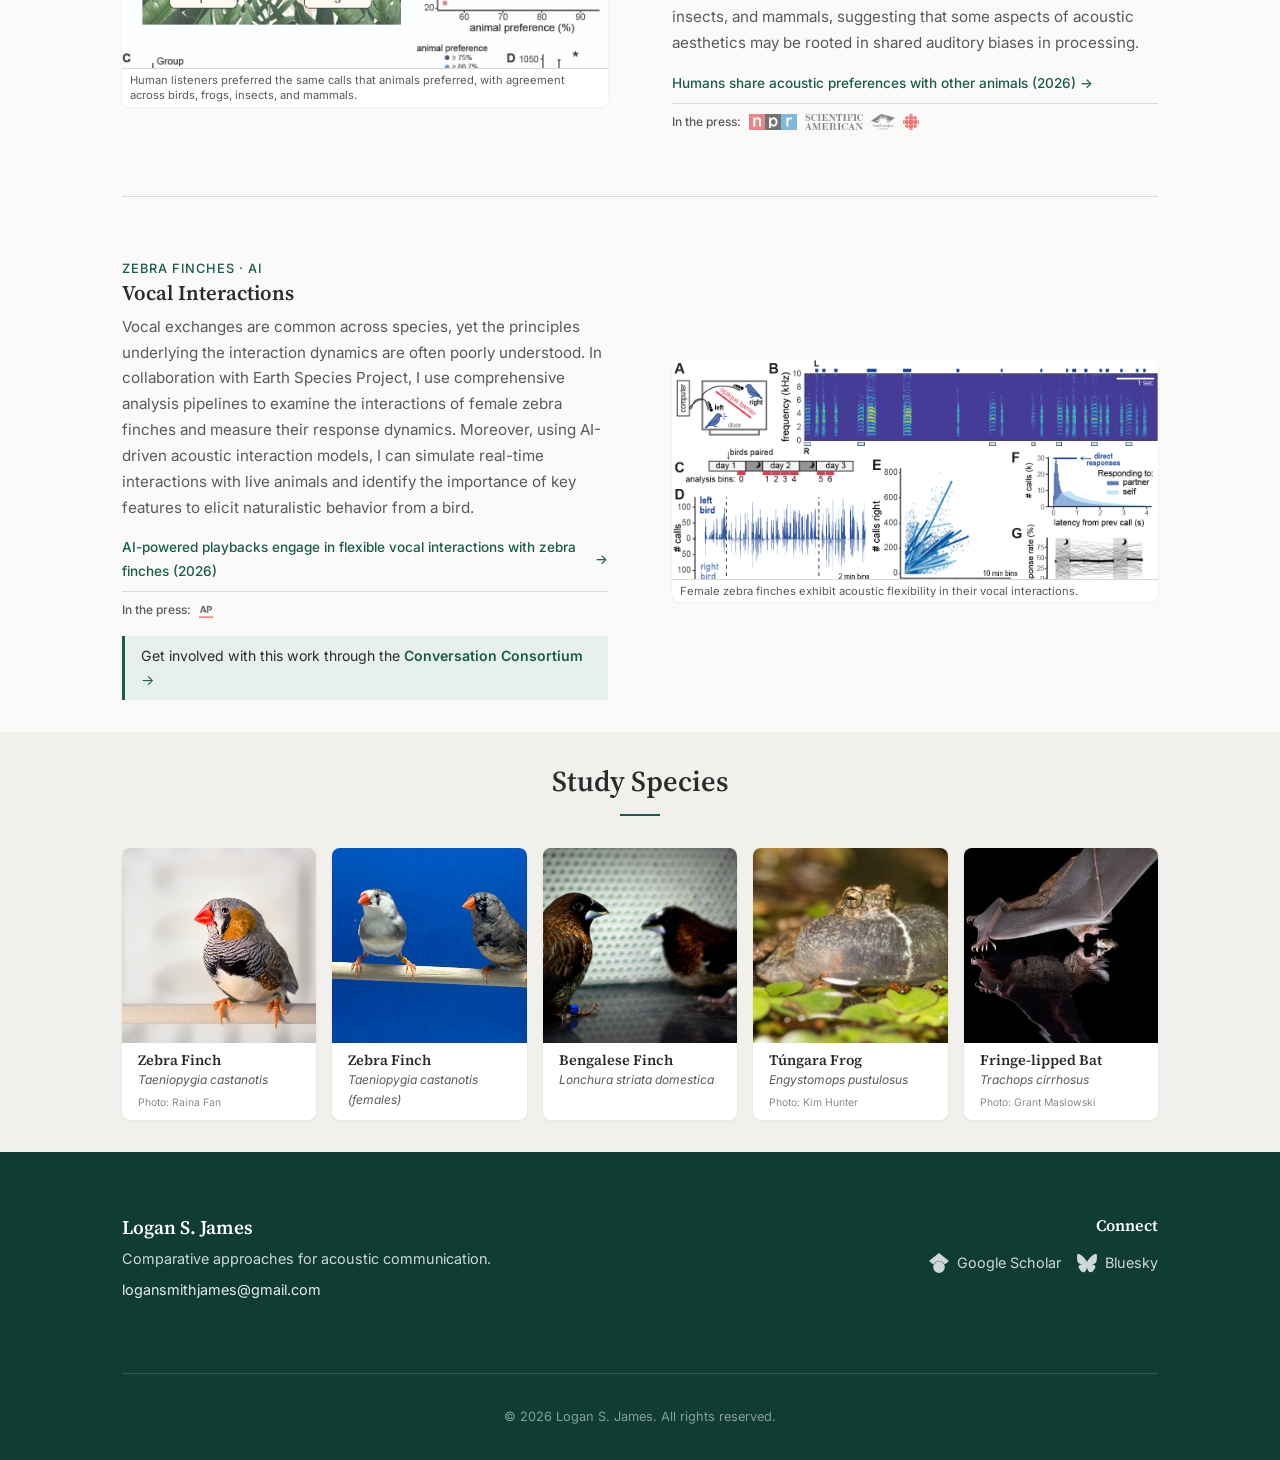
==== commit 044402a1: "updated for new science paper" ====
--- a/index.html
+++ b/index.html
@@ -8,6 +8,9 @@
   <meta property="og:description" content="Comparative approaches to acoustic communication in songbirds, frogs, bats, hummingbirds, and humans.">
   <meta property="og:type" content="website">
   <title>Logan S. James - Animal Communication Researcher</title>
+  <link rel="preconnect" href="https://fonts.googleapis.com">
+  <link rel="preconnect" href="https://fonts.gstatic.com" crossorigin>
+  <link rel="stylesheet" href="https://fonts.googleapis.com/css2?family=Inter:wght@400;500;600&family=Source+Serif+4:ital,wght@0,400;0,600;0,700;1,400&display=swap">
   <link rel="stylesheet" href="css/style.css">
 </head>
 <body>
@@ -31,12 +34,20 @@
     </div>
   </nav>
 
-  <!-- Announcement Banner -->
+  <!-- Announcement Banners -->
+  <div class="announcement-stack">
+  <div class="announcement-banner" id="announcement-banner-2">
+    <div class="container">
+      <p><strong>New in <em>Science</em>:</strong> Shared patterns across birds, music, and speech <a href="https://doi.org/10.1126/science.adr9983" target="_blank" rel="noopener">Read the paper &rarr;</a></p>
+      <button class="announcement-close" aria-label="Dismiss announcement" onclick="document.getElementById('announcement-banner-2').style.display='none'">&times;</button>
+    </div>
+  </div>
   <div class="announcement-banner" id="announcement-banner">
     <div class="container">
       <p><strong>New in <em>Science</em>:</strong> Humans share acoustic preferences with other animals <a href="https://doi.org/10.1126/science.aea1202" target="_blank" rel="noopener">Read the paper &rarr;</a></p>
       <button class="announcement-close" aria-label="Dismiss announcement" onclick="document.getElementById('announcement-banner').style.display='none'">&times;</button>
     </div>
+  </div>
   </div>
 
   <main id="main">
@@ -88,6 +99,7 @@
               <a href="https://doi.org/10.1016/j.cub.2017.10.019" target="_blank" rel="noopener">Learning biases underlie &ldquo;universals&rdquo; in avian vocal sequencing (2017)</a>
               <a href="https://doi.org/10.1002/dneu.22754" target="_blank" rel="noopener">Mechanisms underlying vocal learning biases (2020)</a>
               <a href="https://doi.org/10.1016/j.cub.2021.04.015" target="_blank" rel="noopener">Phylogeny and mechanisms of shared hierarchical patterns in birdsong (2021)</a>
+              <a href="https://doi.org/10.1126/science.adr9983" target="_blank" rel="noopener">Pervasive patterns in the vocalizations of birds resemble those in human speech and song and are independent of vocal learning (2026)</a>
             </div>
           </div>
           <div class="research-area-figures">
@@ -145,6 +157,8 @@
               <a href="https://www.nature.com/articles/d41586-025-01323-5" target="_blank" rel="noopener" title="Nature"><img src="images/press_coverage/nature.png" alt="Nature"></a>
               <a href="https://www.washingtonpost.com/science/2025/05/03/bats-prey-sound-poisonous-toads/" target="_blank" rel="noopener" title="The Washington Post"><img src="images/press_coverage/The_Logo_of_The_Washington_Post_Newspaper.svg.png" alt="The Washington Post"></a>
               <a href="https://www.npr.org/2025/05/14/1251284818/fringe-lipped-bats-hunt-frogs-panama-echolocation-eavesdropping" target="_blank" rel="noopener" class="press-link-square" title="NPR Short Wave"><img src="images/press_coverage/short-wave_tile_npr-network-01_sq-517382b4b8fd0ab48ea9c781253f9992eab733dc.webp" alt="NPR Short Wave"></a>
+              <a href="https://www.smithsonianmag.com/science-nature/bats-thrive-in-a-messy-noisy-world-these-four-discoveries-reveal-how-they-can-listen-and-chatter-through-the-din-180989750/" target="_blank" rel="noopener" title="Smithsonian Magazine"><img src="images/press_coverage/smithsonian_magazine.png" alt="Smithsonian Magazine"></a>
+              <a href="https://www.sciencejournalforkids.org/articles/what-can-bats-learn-from-eavesdropping/" target="_blank" rel="noopener" class="press-link-square press-link-tall" title="Science Journal for Kids"><img src="images/press_coverage/Science_Journal_for_Kids_Logo.png" alt="Science Journal for Kids"></a>
             </div>
           </div>
           <div class="research-area-figures">
@@ -197,6 +211,7 @@
               <span>In the press:</span>
               <a href="https://apnews.com/article/artificial-intelligence-climate-change-reid-hoffman-ab1d38583c4102185a494e465358963e" target="_blank" rel="noopener" title="Associated Press"><img src="images/press_coverage/ap-logo-176-by-208.svg" alt="Associated Press"></a>
             </div>
+            <a href="events.html" class="research-area-cta">Get involved with this work through the <strong>Conversation Consortium</strong></a>
           </div>
           <div class="research-area-figures">
             <figure class="research-fig">
--- a/css/style.css
+++ b/css/style.css
@@ -3,8 +3,7 @@
    Design System & Styles
    ============================================ */
 
-/* --- Google Fonts --- */
-@import url('https://fonts.googleapis.com/css2?family=Inter:wght@400;500;600&family=Source+Serif+4:ital,wght@0,400;0,600;0,700;1,400&display=swap');
+/* --- Google Fonts: loaded via <link> in each page's <head> so they download in parallel with this file --- */
 
 /* --- Custom Properties --- */
 :root {
@@ -163,16 +162,23 @@
 }
 
 /* --- Announcement Banner --- */
-.announcement-banner {
+.announcement-stack {
   position: fixed;
   top: var(--nav-height);
   left: 0;
   right: 0;
   z-index: 99;
+}
+
+.announcement-banner {
   background: var(--color-primary);
   color: var(--color-white);
   font-size: 0.88rem;
   padding: var(--space-sm) 0;
+}
+
+.announcement-banner + .announcement-banner {
+  border-top: 1px solid rgba(255, 255, 255, 0.25);
 }
 
 .announcement-banner .container {
@@ -654,6 +660,34 @@
   content: ' \2192';
 }
 
+.research-area-cta {
+  display: inline-block;
+  margin-top: var(--space-md);
+  padding: var(--space-sm) var(--space-md);
+  border-left: 3px solid var(--color-primary);
+  background: var(--color-primary-light);
+  border-radius: 0 var(--radius-sm) var(--radius-sm) 0;
+  font-size: 0.88rem;
+  color: var(--color-text);
+  text-decoration: none;
+  transition: background 0.2s ease;
+}
+
+.research-area-cta strong {
+  color: var(--color-primary);
+  font-weight: 600;
+}
+
+.research-area-cta::after {
+  content: ' \2192';
+  color: var(--color-primary);
+}
+
+.research-area-cta:hover {
+  background: #d9e8e4;
+  color: var(--color-text);
+}
+
 /* Research figures */
 .research-area-figures {
   display: flex;
@@ -731,6 +765,11 @@
 .research-area-press a.press-link-square img {
   height: 20px;
   border-radius: 3px;
+}
+
+/* Detailed square logos need extra height to stay legible */
+.research-area-press a.press-link-tall img {
+  height: 28px;
 }
 
 @media (max-width: 768px) {
@@ -1043,6 +1082,17 @@
   color: var(--color-white);
 }
 
+.pub-link-featured {
+  background: var(--color-primary-dark);
+  border-color: var(--color-primary-dark);
+  color: var(--color-white);
+}
+
+.pub-link-featured:hover {
+  background: var(--color-primary);
+  border-color: var(--color-primary);
+}
+
 /* Publication with journal cover */
 .pub-item-with-cover {
   grid-template-columns: 2.5rem 1fr auto;
@@ -1091,6 +1141,10 @@
 .press-link-square img {
   height: 22px;
   border-radius: 3px;
+}
+
+.press-link-tall img {
+  height: 30px;
 }
 
 @media (max-width: 768px) {
@@ -1135,6 +1189,23 @@
   font-size: 1.1rem;
 }
 
+/* Wavelength logo in bio */
+.wavelength-logo-link {
+  display: inline-block;
+  text-decoration: none;
+}
+.wavelength-logo {
+  display: block;
+  height: 72px;
+  width: auto;
+  margin-top: 0.15rem;
+  opacity: 0.85;
+  transition: opacity 0.2s ease;
+}
+.wavelength-logo-link:hover .wavelength-logo {
+  opacity: 1;
+}
+
 /* CV Download */
 .cv-download {
   text-align: center;
@@ -1237,6 +1308,280 @@
   opacity: 0.8;
 }
 
+.event-logos img.event-logo-wide {
+  height: 42px;
+}
+
+/* --- Conversation Consortium --- */
+.cc-intro {
+  display: grid;
+  grid-template-columns: 1.15fr 1fr;
+  gap: var(--space-xl);
+  align-items: start;
+  margin-bottom: var(--space-2xl);
+}
+
+.cc-intro-side {
+  display: flex;
+  flex-direction: column;
+  gap: var(--space-lg);
+}
+
+.cc-eyebrow {
+  font-size: 0.8rem;
+  font-weight: 600;
+  text-transform: uppercase;
+  letter-spacing: 0.08em;
+  color: var(--color-accent);
+  margin-bottom: var(--space-xs);
+}
+
+.cc-intro-text h2 {
+  font-size: clamp(1.8rem, 3.2vw, 2.4rem);
+  margin-bottom: var(--space-md);
+}
+
+.cc-intro-text > p {
+  font-size: 0.95rem;
+  line-height: 1.7;
+  color: var(--color-text-light);
+  margin-bottom: var(--space-md);
+}
+
+.cc-basis a {
+  font-weight: 600;
+}
+
+.cc-refs {
+  margin-top: var(--space-lg);
+  padding-top: var(--space-md);
+  border-top: 1px solid var(--color-border);
+}
+
+.cc-refs h3 {
+  font-family: var(--font-body);
+  font-size: 0.8rem;
+  text-transform: uppercase;
+  letter-spacing: 0.08em;
+  color: var(--color-text-light);
+  margin-bottom: var(--space-sm);
+}
+
+.cc-refs p {
+  font-size: 0.82rem;
+  color: var(--color-text-light);
+  line-height: 1.5;
+  margin-bottom: var(--space-sm);
+  padding-left: 1.2em;
+  text-indent: -1.2em;
+}
+
+.cc-intro-logo {
+  width: 100%;
+  height: auto;
+}
+
+.cc-workshop {
+  margin-bottom: var(--space-2xl);
+}
+
+.cc-formula {
+  display: grid;
+  grid-template-columns: auto 1fr;
+  gap: var(--space-xs) var(--space-md);
+  font-family: var(--font-heading);
+  font-size: 0.95rem;
+  color: var(--color-text);
+  background: var(--color-bg-alt);
+  border-radius: var(--radius-sm);
+  padding: var(--space-sm) var(--space-md);
+  margin-bottom: var(--space-sm);
+}
+
+.cc-formula-cond {
+  color: var(--color-text-light);
+}
+
+.cc-metrics {
+  display: grid;
+  grid-template-columns: 1fr 1fr;
+  gap: var(--space-lg);
+}
+
+.cc-metric {
+  background: var(--color-white);
+  border: 1px solid var(--color-border);
+  border-radius: var(--radius-md);
+  padding: var(--space-lg);
+  display: flex;
+  flex-direction: column;
+}
+
+.cc-metric h3 {
+  display: flex;
+  align-items: center;
+  gap: var(--space-sm);
+  margin-bottom: var(--space-md);
+}
+
+.cc-metric-num {
+  display: inline-flex;
+  align-items: center;
+  justify-content: center;
+  width: 1.7rem;
+  height: 1.7rem;
+  border-radius: 50%;
+  background: var(--color-primary);
+  color: var(--color-white);
+  font-family: var(--font-body);
+  font-size: 0.85rem;
+}
+
+.cc-metric img {
+  width: 100%;
+  height: auto;
+  margin: auto 0 var(--space-md);
+}
+
+.cc-metric figcaption {
+  font-size: 0.88rem;
+  line-height: 1.6;
+  color: var(--color-text-light);
+}
+
+.cc-contact {
+  text-align: center;
+  padding: var(--space-lg);
+  background: var(--color-primary-light);
+  border-radius: var(--radius-lg);
+}
+
+.cc-contact h2 {
+  font-size: 1.4rem;
+  margin-bottom: var(--space-sm);
+}
+
+.cc-contact p {
+  font-size: 0.9rem;
+  line-height: 1.65;
+  color: var(--color-text-light);
+  margin-bottom: var(--space-md);
+}
+
+.cc-contact-actions {
+  display: flex;
+  flex-direction: column;
+  align-items: center;
+  gap: var(--space-sm);
+}
+
+.cc-contact-email {
+  font-size: 0.82rem;
+  color: var(--color-text-light);
+}
+
+.cc-contact-email:hover {
+  color: var(--color-primary);
+}
+
+/* --- Previous Events dropdown --- */
+.prev-events {
+  position: relative;
+  display: inline-block;
+  margin-top: var(--space-sm);
+  z-index: 10;
+}
+
+.prev-events summary {
+  cursor: pointer;
+  list-style: none;
+  display: inline-flex;
+  align-items: center;
+  gap: 0.35rem;
+  font-size: 0.8rem;
+  font-weight: 600;
+  text-transform: uppercase;
+  letter-spacing: 0.08em;
+  color: var(--color-text-light);
+  padding: 0.3rem 0.7rem;
+  border: 1px solid var(--color-border);
+  border-radius: var(--radius-sm);
+  background: var(--color-white);
+}
+
+.prev-events summary::-webkit-details-marker {
+  display: none;
+}
+
+.prev-events summary::after {
+  content: '\25BE';
+  font-size: 0.85em;
+  transition: transform 0.2s ease;
+}
+
+.prev-events[open] summary::after {
+  transform: rotate(180deg);
+}
+
+.prev-events summary:hover {
+  color: var(--color-primary);
+  border-color: var(--color-primary);
+}
+
+.prev-events-menu {
+  position: absolute;
+  top: calc(100% + 6px);
+  left: 0;
+  width: max-content;
+  max-width: calc(100vw - 2 * var(--space-lg));
+  background: var(--color-white);
+  border: 1px solid var(--color-border);
+  border-radius: var(--radius-md);
+  box-shadow: var(--shadow-md);
+  padding: var(--space-xs);
+}
+
+.prev-event-link {
+  display: flex;
+  align-items: center;
+  gap: var(--space-md);
+  padding: var(--space-sm) var(--space-md);
+  border-radius: var(--radius-sm);
+  text-decoration: none;
+  color: var(--color-text);
+}
+
+.prev-event-link:hover {
+  background: var(--color-primary-light);
+  color: var(--color-text);
+}
+
+.prev-event-link img {
+  height: 32px;
+  width: auto;
+  flex-shrink: 0;
+}
+
+.prev-event-date {
+  display: block;
+  font-size: 0.75rem;
+  color: var(--color-text-light);
+}
+
+.prev-event-name {
+  display: block;
+  font-weight: 500;
+  font-size: 0.92rem;
+  white-space: nowrap;
+}
+
+.archive-back {
+  display: inline-block;
+  font-size: 0.85rem;
+  margin-bottom: var(--space-sm);
+  text-decoration: none;
+}
+
 .event-header {
   text-align: center;
   margin-bottom: var(--space-lg);
@@ -1292,10 +1637,15 @@
 
 .event-info-cards {
   display: grid;
-  grid-template-columns: 1fr 1fr;
+  grid-template-columns: repeat(3, 1fr);
   gap: var(--space-lg);
-  max-width: 600px;
+  max-width: 820px;
   margin: 0 auto var(--space-2xl);
+}
+
+.event-info-cards-single {
+  grid-template-columns: 1fr;
+  max-width: 320px;
 }
 
 .event-info-card {
@@ -1331,7 +1681,7 @@
 
 .event-section-title {
   text-align: center;
-  margin-bottom: var(--space-xl);
+  margin-bottom: var(--space-lg);
   font-size: 1.1rem;
   font-weight: 600;
   color: var(--color-primary);
@@ -1387,6 +1737,25 @@
 }
 
 @media (max-width: 768px) {
+  .cc-intro,
+  .cc-metrics {
+    grid-template-columns: 1fr;
+  }
+
+  .cc-intro {
+    gap: var(--space-lg);
+  }
+
+  .cc-intro-side {
+    display: contents;
+  }
+
+  .cc-intro-logo {
+    order: -1;
+    max-width: 420px;
+    margin: 0 auto;
+  }
+
   .event-speakers-grid {
     grid-template-columns: repeat(2, 1fr);
     gap: var(--space-lg) var(--space-md);
@@ -1418,6 +1787,195 @@
   .event-title-icon {
     display: none;
   }
+}
+
+/* --- Schedule --- */
+.event-schedule-section {
+  margin-top: var(--space-2xl);
+}
+
+.event-speakers-section {
+  margin-top: var(--space-2xl);
+}
+
+.event-section-note {
+  font-size: 0.7em;
+  font-weight: 400;
+  color: var(--color-text-light);
+  font-style: italic;
+}
+
+.event-schedule {
+  max-width: 700px;
+  margin: 0 auto;
+  display: flex;
+  flex-direction: column;
+  gap: var(--space-sm);
+}
+
+.sched-time {
+  font-size: 0.78rem;
+  color: var(--color-text-light);
+  white-space: nowrap;
+  min-width: 100px;
+  font-weight: 500;
+  padding-top: 2px;
+}
+
+/* Break rows (coffee, lunch) */
+.sched-break {
+  display: flex;
+  align-items: center;
+  gap: var(--space-md);
+  padding: var(--space-sm) var(--space-md);
+  background: var(--color-bg-alt);
+  border-radius: var(--radius-sm);
+  color: var(--color-text-light);
+  font-size: 0.9rem;
+}
+
+.sched-break-label {
+  font-weight: 500;
+}
+
+.sched-social {
+  justify-content: center;
+  font-style: italic;
+}
+
+/* Intro row */
+.sched-intro-row {
+  display: flex;
+  align-items: baseline;
+  gap: var(--space-md);
+  padding: var(--space-sm) var(--space-md);
+  font-size: 0.9rem;
+  color: var(--color-text-light);
+  font-style: italic;
+}
+
+/* Session blocks */
+.sched-session {
+  border-left: 3px solid var(--color-primary);
+  padding: var(--space-md) var(--space-md) var(--space-md) var(--space-lg);
+  background: var(--color-bg);
+  border-radius: 0 var(--radius-sm) var(--radius-sm) 0;
+}
+
+.sched-session-header {
+  display: flex;
+  align-items: flex-start;
+  justify-content: space-between;
+  gap: var(--space-md);
+  margin-bottom: var(--space-md);
+}
+
+.sched-session-title {
+  display: flex;
+  flex-direction: column;
+  gap: 2px;
+}
+
+.sched-session-label {
+  font-size: 0.72rem;
+  font-weight: 700;
+  text-transform: uppercase;
+  letter-spacing: 0.08em;
+  color: var(--color-primary);
+}
+
+.sched-session-name {
+  font-size: 1.15rem;
+  font-weight: 600;
+  color: var(--color-text);
+}
+
+.sched-session-icons {
+  display: flex;
+  align-items: center;
+  gap: var(--space-sm);
+  flex-shrink: 0;
+}
+
+.sched-session-icons img {
+  height: 32px;
+  width: auto;
+  opacity: 0.5;
+}
+
+/* Individual talks */
+.sched-talks {
+  display: flex;
+  flex-direction: column;
+  gap: var(--space-md);
+}
+
+.sched-talk {
+  display: flex;
+  align-items: flex-start;
+  gap: var(--space-md);
+}
+
+.sched-talk-icon {
+  height: 28px;
+  width: auto;
+  flex-shrink: 0;
+  margin-top: 3px;
+  opacity: 0.75;
+}
+
+.sched-talk-info {
+  display: flex;
+  flex-direction: column;
+  gap: 2px;
+}
+
+.sched-speaker {
+  font-weight: 600;
+  font-size: 0.95rem;
+  color: var(--color-text);
+}
+
+.sched-title {
+  font-size: 0.88rem;
+  color: var(--color-text-light);
+  font-style: italic;
+  line-height: 1.4;
+}
+
+/* Synthesis block */
+.sched-synthesis {
+  display: flex;
+  align-items: flex-start;
+  gap: var(--space-md);
+  padding: var(--space-md) var(--space-lg);
+  background: var(--color-primary-light);
+  border-left: 3px solid var(--color-primary);
+  border-radius: 0 var(--radius-sm) var(--radius-sm) 0;
+}
+
+.sched-synthesis-label {
+  font-weight: 600;
+  font-size: 0.95rem;
+  color: var(--color-text);
+}
+
+.sched-synthesis-speakers {
+  font-size: 0.88rem;
+  color: var(--color-text-light);
+  margin-top: 2px;
+}
+
+.sched-synthesis-note {
+  font-size: 0.82rem;
+  color: var(--color-text-light);
+  font-style: italic;
+  margin-top: 2px;
+}
+
+@media (max-width: 600px) {
+  .sched-session-icons { display: none; }
+  .sched-time { min-width: 70px; }
 }
 
 /* --- Responsive: Tablet --- */
@@ -1524,3 +2082,116 @@
     flex-direction: column;
   }
 }
+
+/* --- Montréal Guide Page --- */
+.mtl-intro {
+  font-size: 1.05rem;
+  color: var(--color-text-light);
+  line-height: 1.7;
+  margin-bottom: var(--space-2xl);
+  max-width: 680px;
+}
+
+.mtl-intro a {
+  color: var(--color-primary);
+  font-weight: 500;
+}
+
+.mtl-section {
+  margin-bottom: var(--space-2xl);
+}
+
+.mtl-section-title {
+  font-size: 1.1rem;
+  font-weight: 600;
+  color: var(--color-primary);
+  text-transform: uppercase;
+  letter-spacing: 0.08em;
+  padding-bottom: var(--space-sm);
+  border-bottom: 2px solid var(--color-primary);
+  margin-bottom: var(--space-sm);
+}
+
+.mtl-section-note {
+  font-size: 1rem;
+  color: var(--color-accent);
+  font-weight: 500;
+  font-style: italic;
+  margin-bottom: var(--space-lg);
+}
+
+.mtl-feature-desc {
+  font-size: 1.05rem;
+  color: var(--color-text-light);
+  line-height: 1.7;
+  margin-bottom: var(--space-sm);
+  max-width: 680px;
+}
+
+.mtl-feature-link a {
+  font-size: 0.9rem;
+  color: var(--color-primary);
+  font-weight: 500;
+}
+
+.mtl-subsection-title {
+  font-size: 0.8rem;
+  font-weight: 700;
+  color: var(--color-text-light);
+  text-transform: uppercase;
+  letter-spacing: 0.09em;
+  margin-top: var(--space-lg);
+  margin-bottom: var(--space-md);
+}
+
+.mtl-list {
+  list-style: none;
+  padding: 0;
+  margin: 0;
+  display: flex;
+  flex-direction: column;
+  gap: var(--space-sm);
+}
+
+.mtl-list li {
+  font-size: 1rem;
+  color: var(--color-text-light);
+  line-height: 1.55;
+  padding-left: var(--space-md);
+  border-left: 2px solid var(--color-border);
+}
+
+.mtl-list li strong {
+  color: var(--color-text);
+}
+
+.mtl-list li strong a {
+  color: var(--color-text);
+  text-decoration: underline;
+  text-decoration-color: var(--color-border);
+  text-underline-offset: 2px;
+  transition: color 0.2s ease;
+}
+
+.mtl-list li strong a:hover {
+  color: var(--color-primary);
+}
+
+.mtl-addr {
+  font-size: 0.85rem;
+  color: var(--color-text-light);
+  opacity: 0.75;
+}
+
+.mtl-back-link {
+  display: inline-block;
+  color: var(--color-primary);
+  font-weight: 500;
+  font-size: 0.95rem;
+  text-decoration: none;
+  margin-top: var(--space-md);
+}
+
+.mtl-back-link:hover {
+  text-decoration: underline;
+}
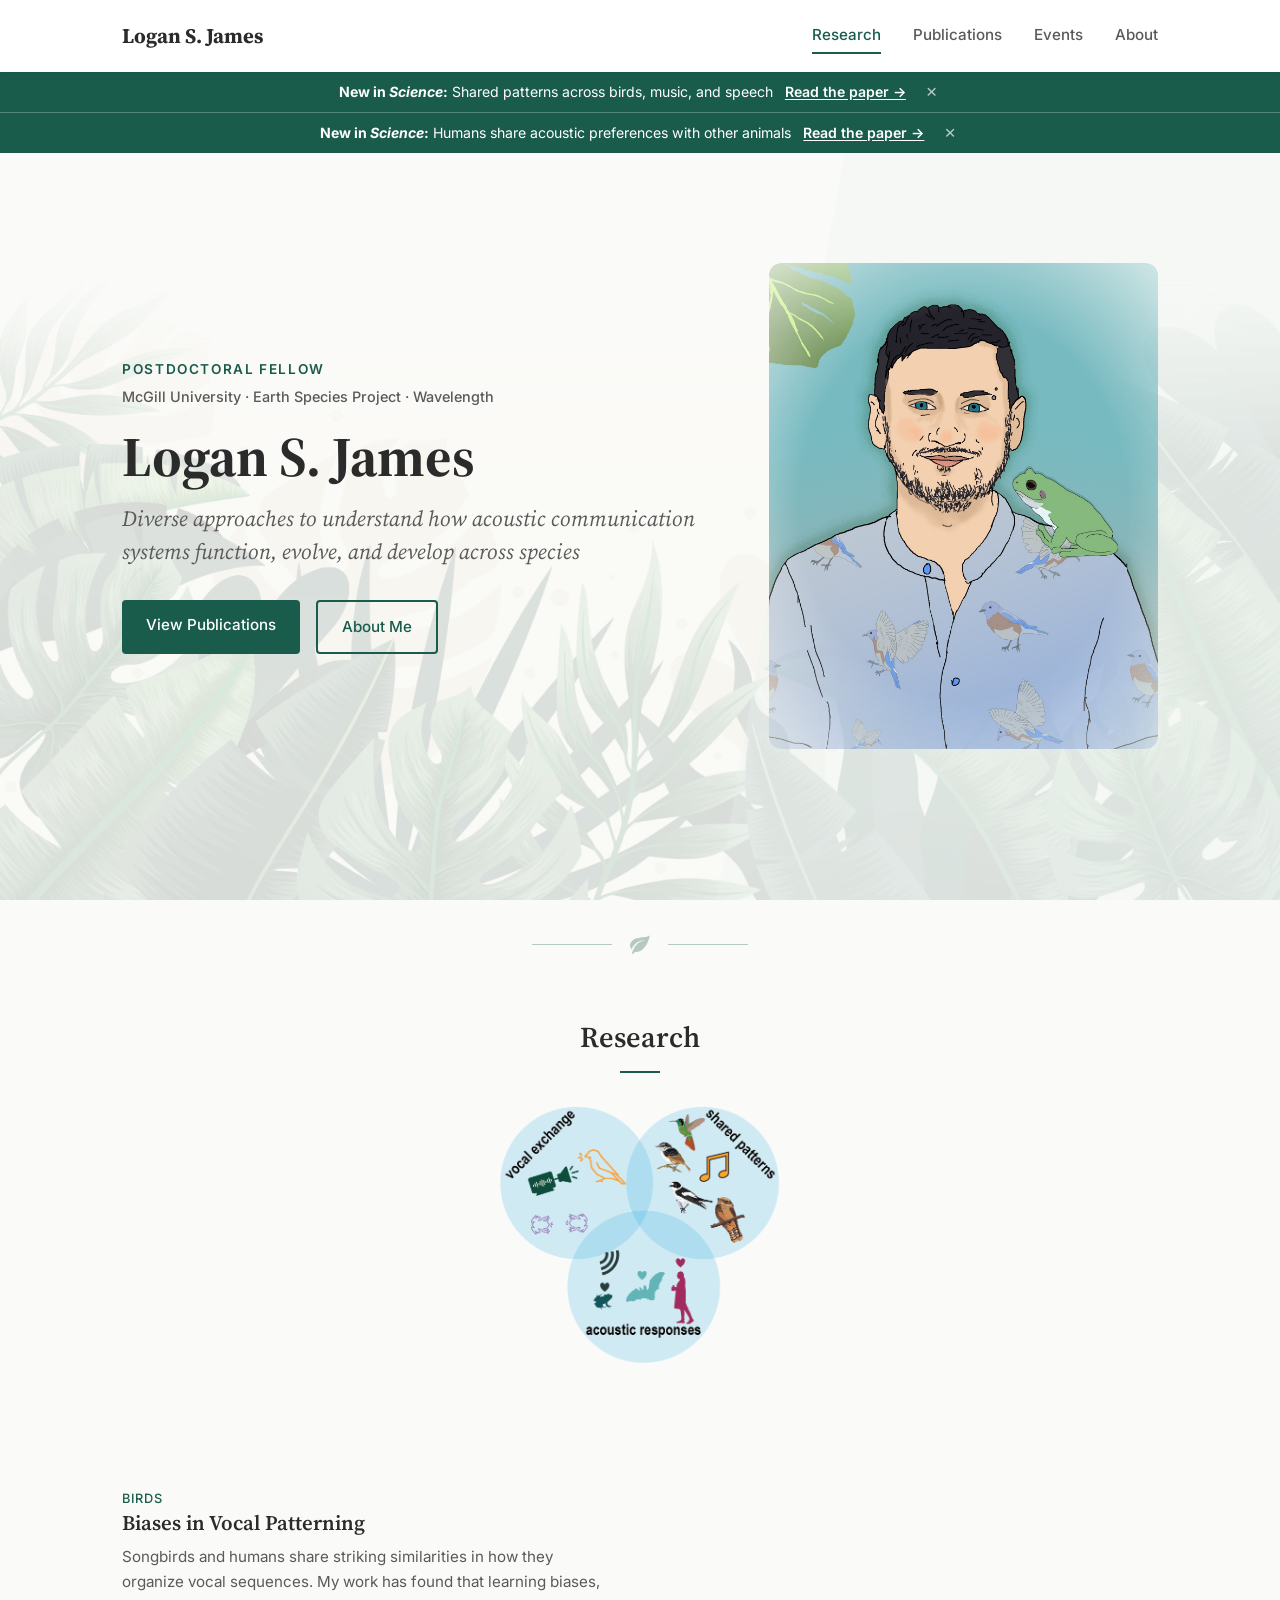
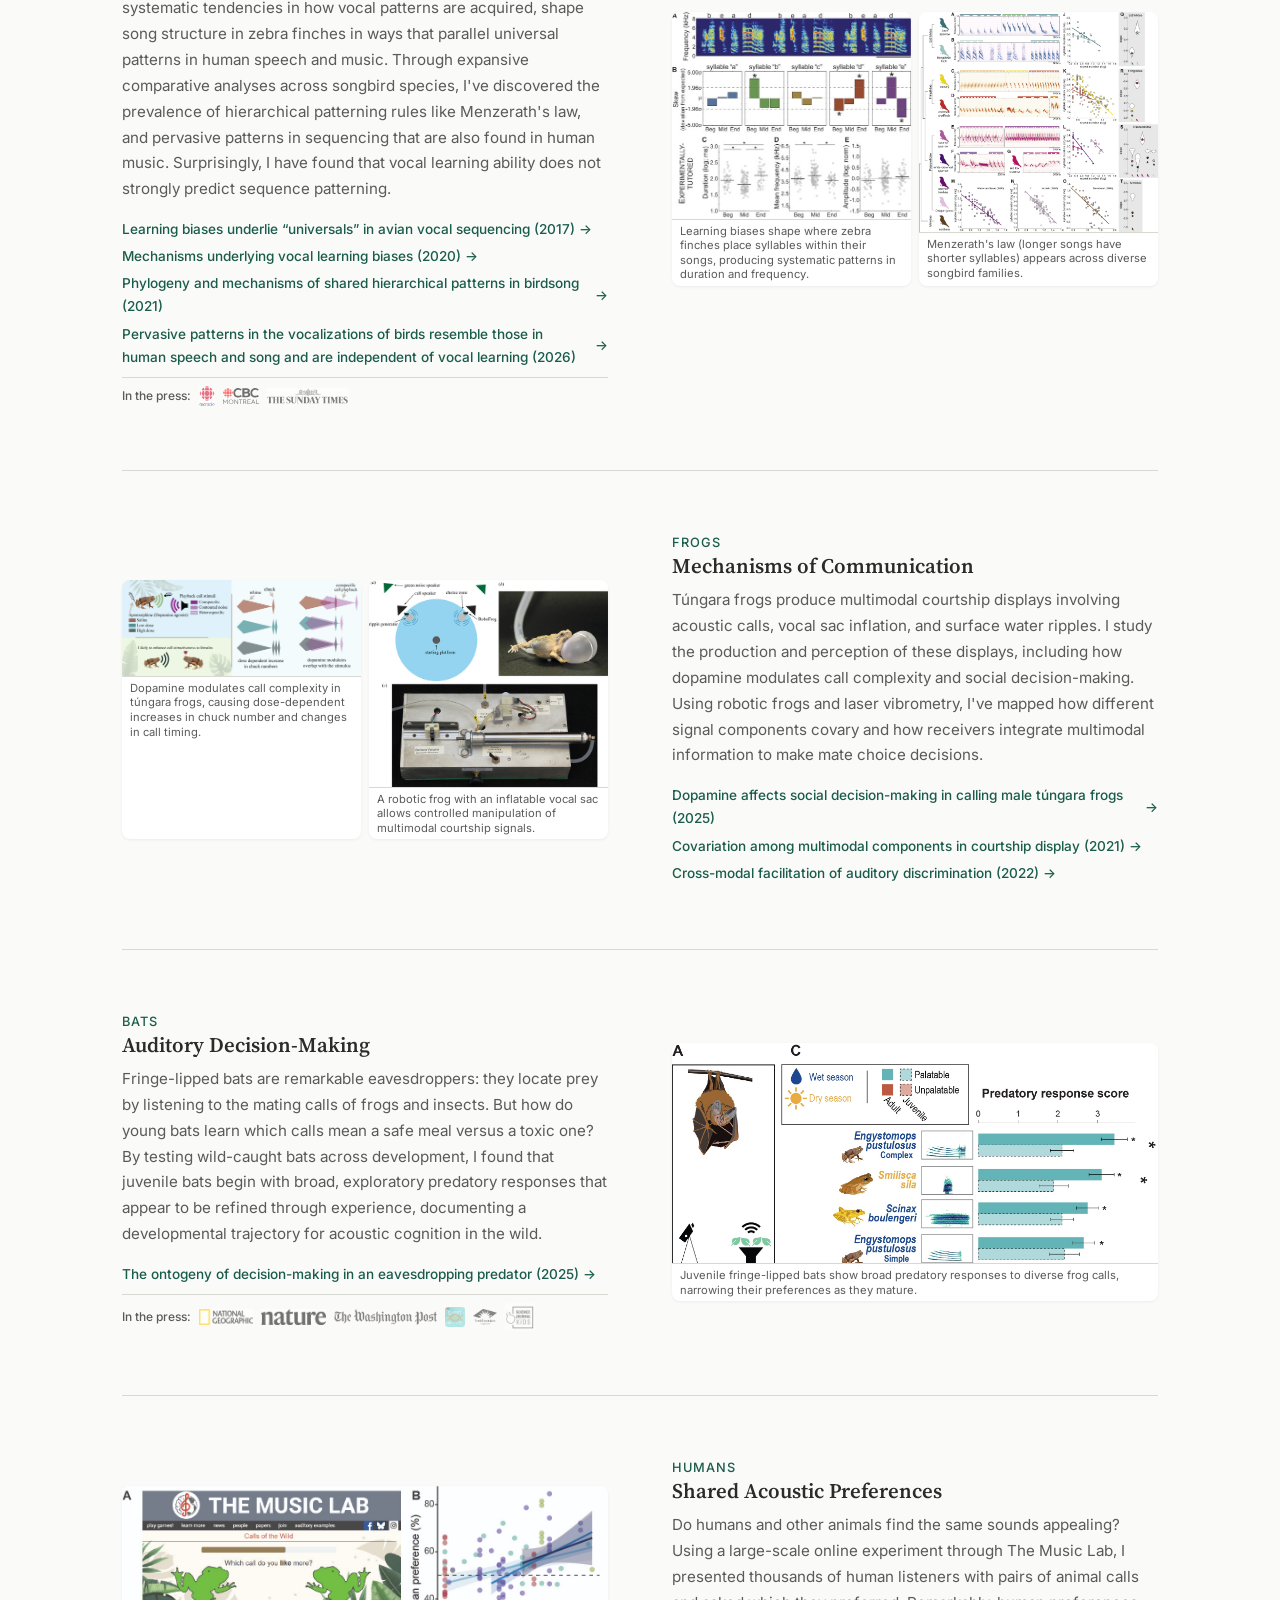
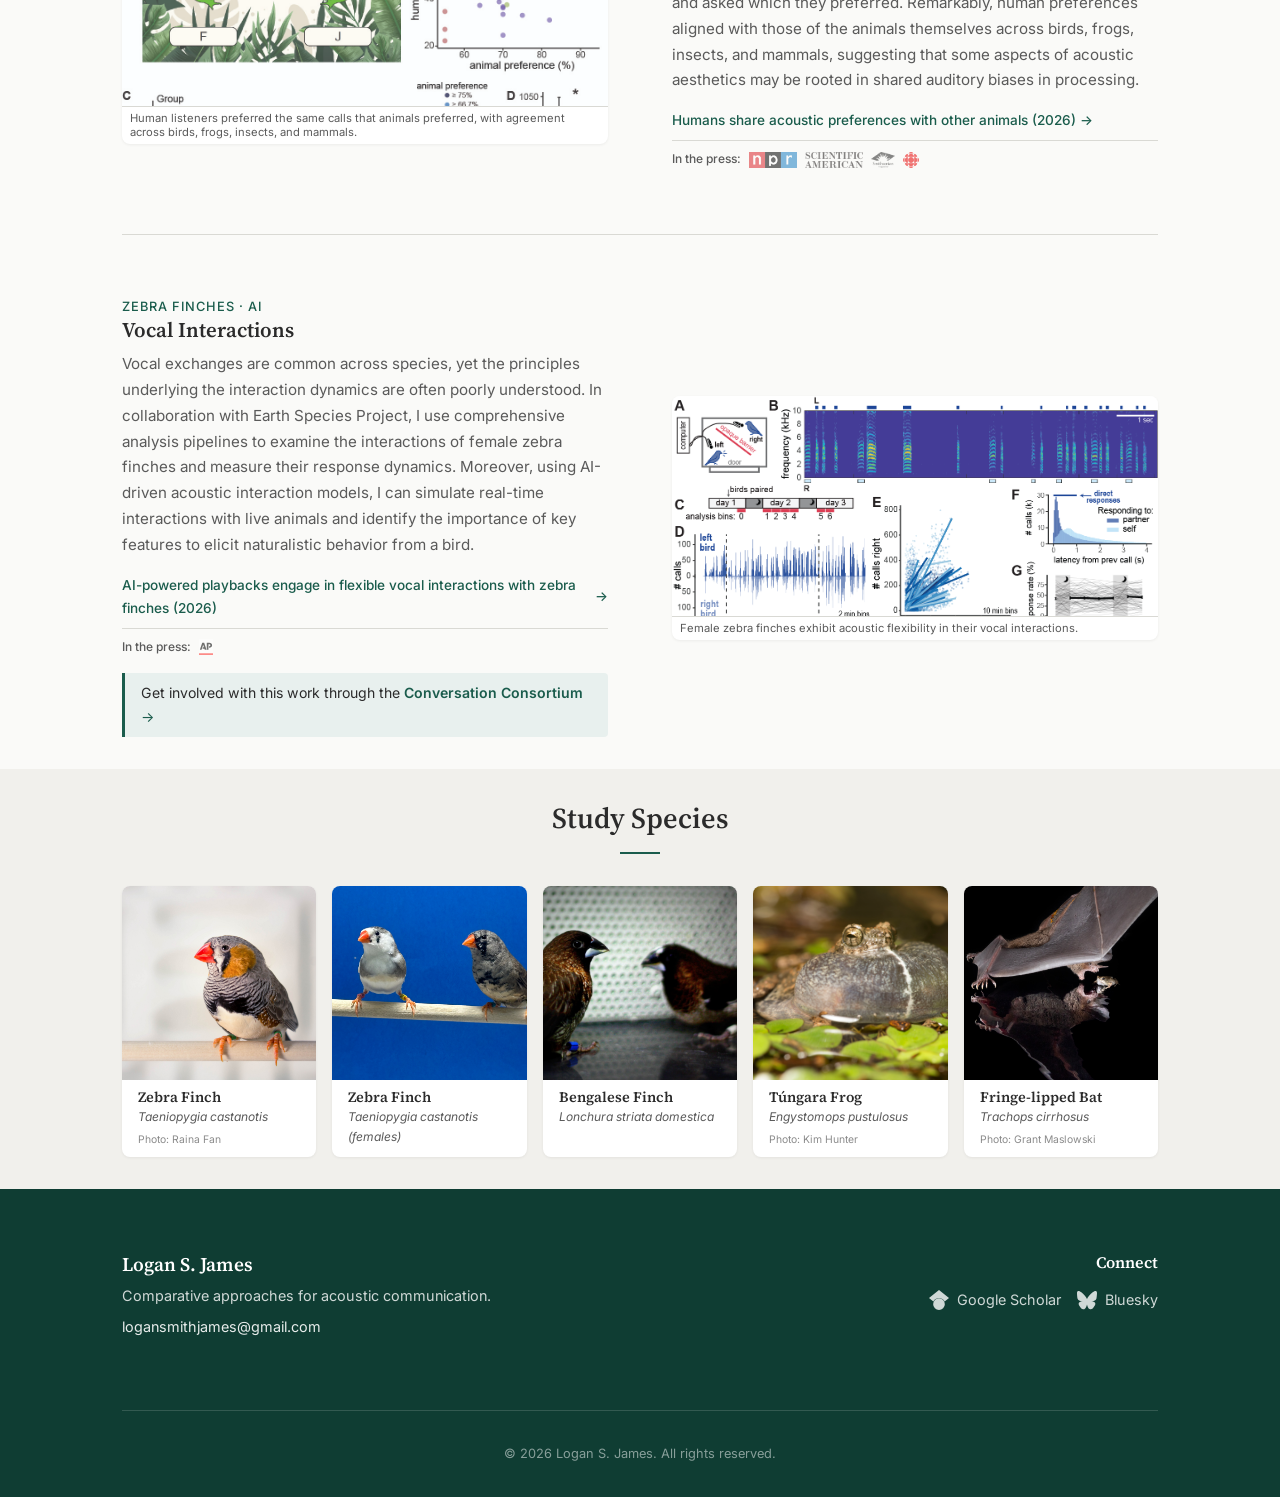
==== commit 7d433931: "updated press for birdsong patterns" ====
--- a/index.html
+++ b/index.html
@@ -101,6 +101,12 @@
               <a href="https://doi.org/10.1016/j.cub.2021.04.015" target="_blank" rel="noopener">Phylogeny and mechanisms of shared hierarchical patterns in birdsong (2021)</a>
               <a href="https://doi.org/10.1126/science.adr9983" target="_blank" rel="noopener">Pervasive patterns in the vocalizations of birds resemble those in human speech and song and are independent of vocal learning (2026)</a>
             </div>
+            <div class="research-area-press">
+              <span>In the press:</span>
+              <a href="https://www.cbc.ca/listen/live-radio/1-383-lets-go/clip/16247310-do-birds-talk-humans" target="_blank" rel="noopener" class="press-link-square" title="CBC Radio"><img src="images/press_coverage/cbc-radio.png" alt="CBC Radio"></a>
+              <a href="https://www.cbc.ca/player/play/video/9.7412068" target="_blank" rel="noopener" title="CBC Montreal"><img src="images/press_coverage/cbc-montreal.svg" alt="CBC Montreal"></a>
+              <a href="https://www.thetimes.com/life-style/wildlife-nature/article/human-speech-birdsong-8jlklqczv" target="_blank" rel="noopener" title="The Sunday Times"><img src="images/press_coverage/sunday-times-cropped.png" alt="The Sunday Times"></a>
+            </div>
           </div>
           <div class="research-area-figures">
             <figure class="research-fig">
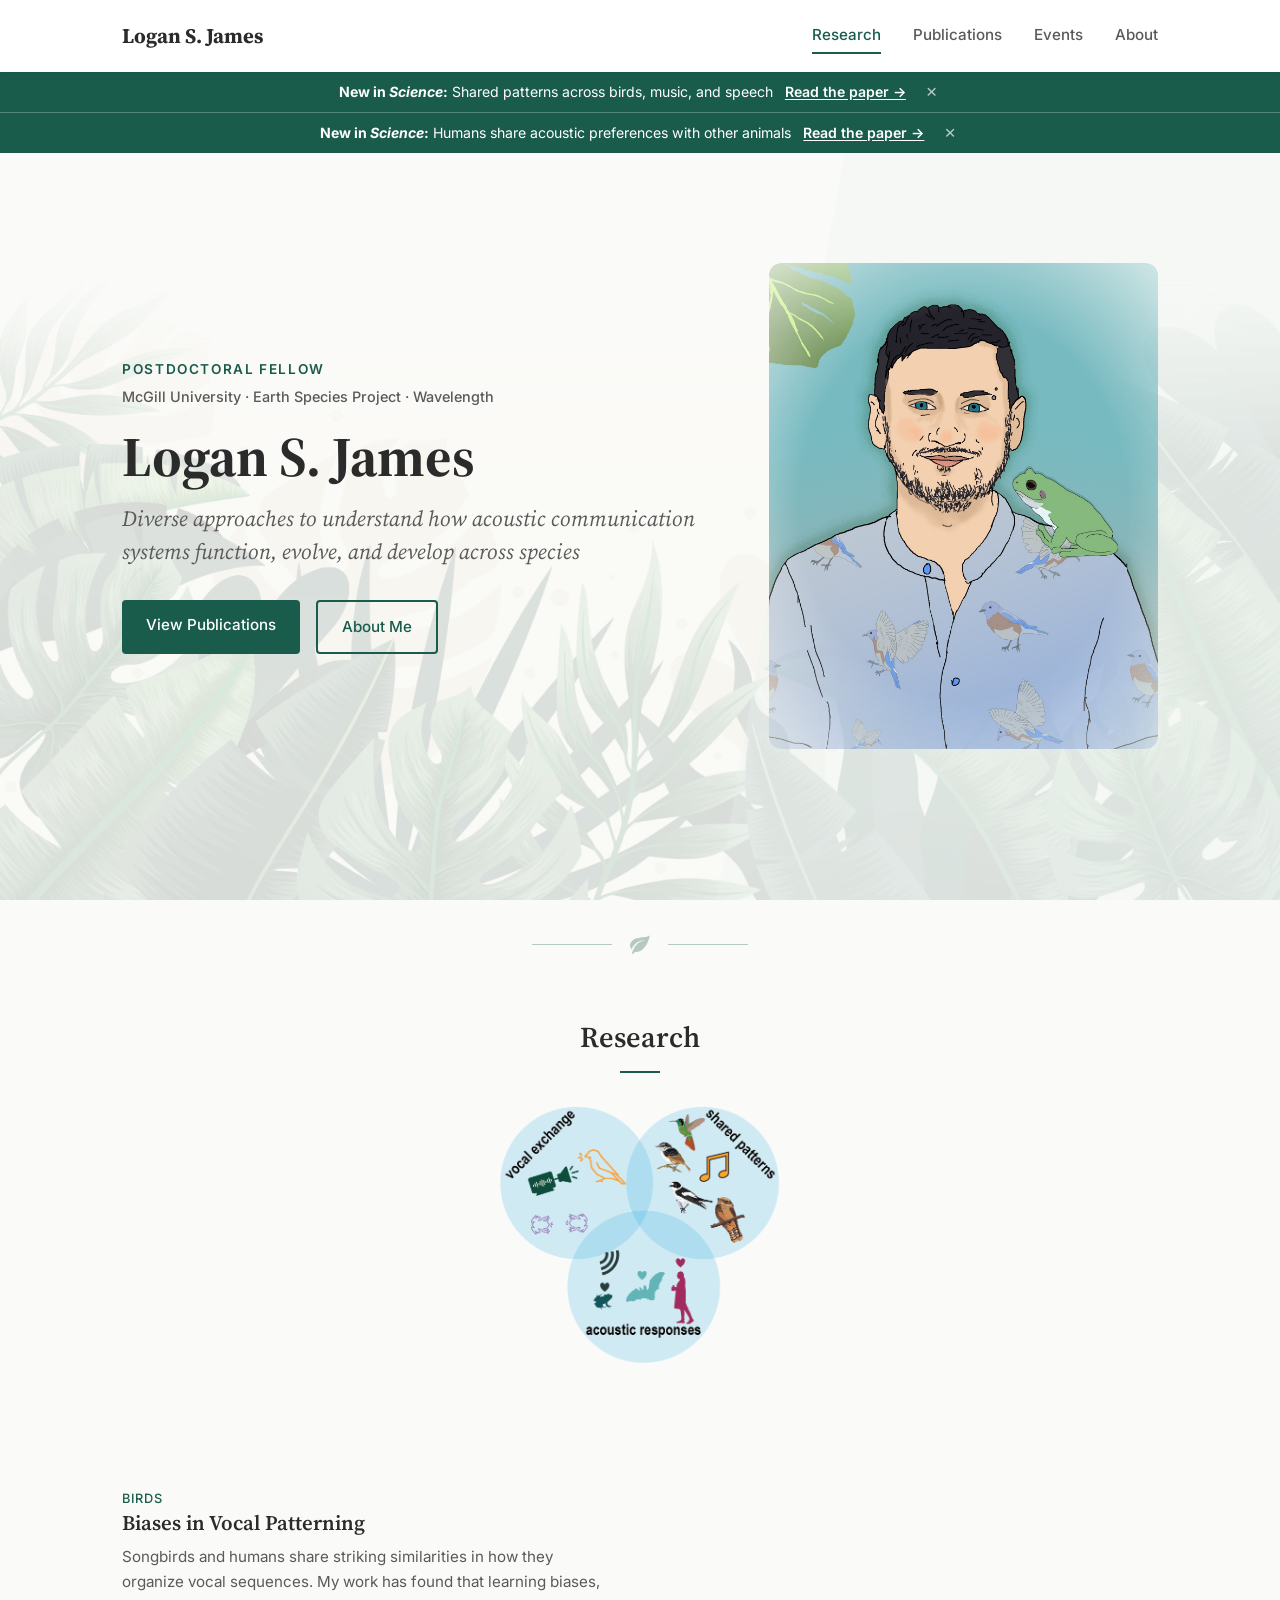
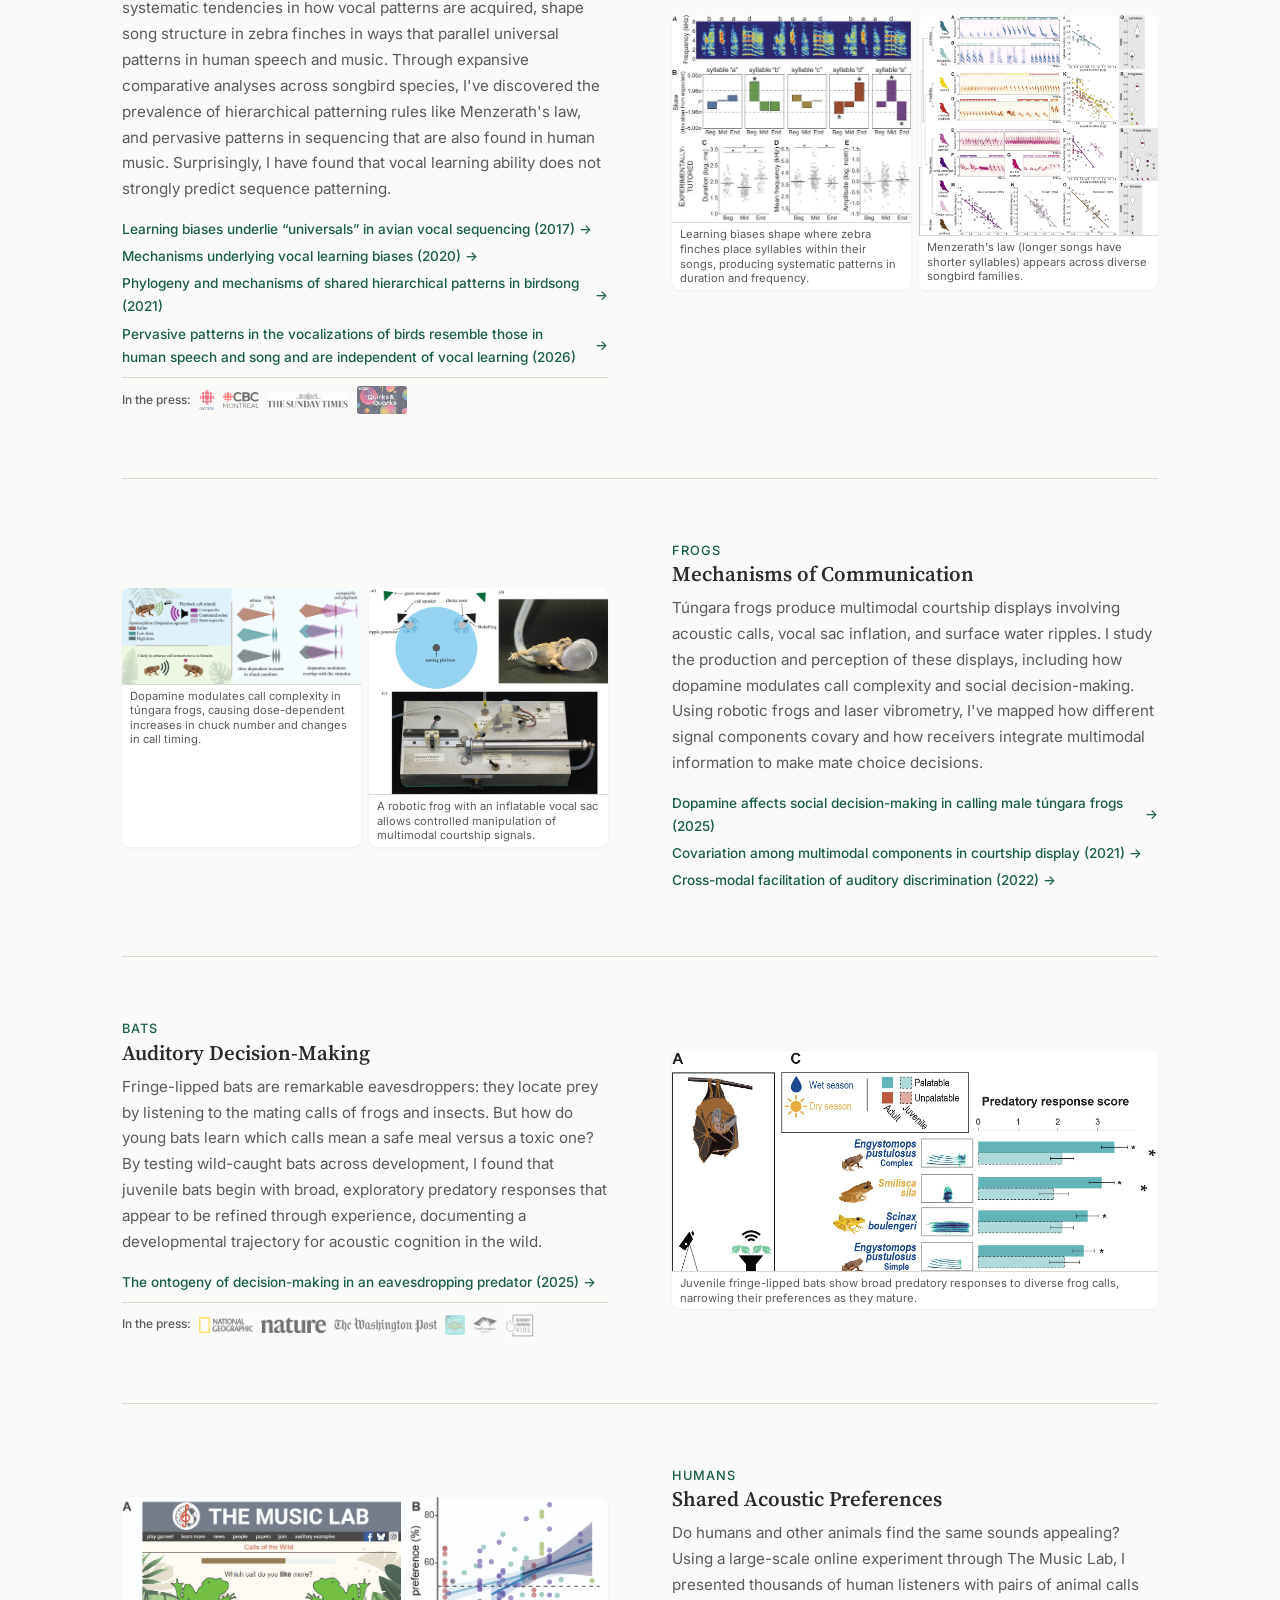
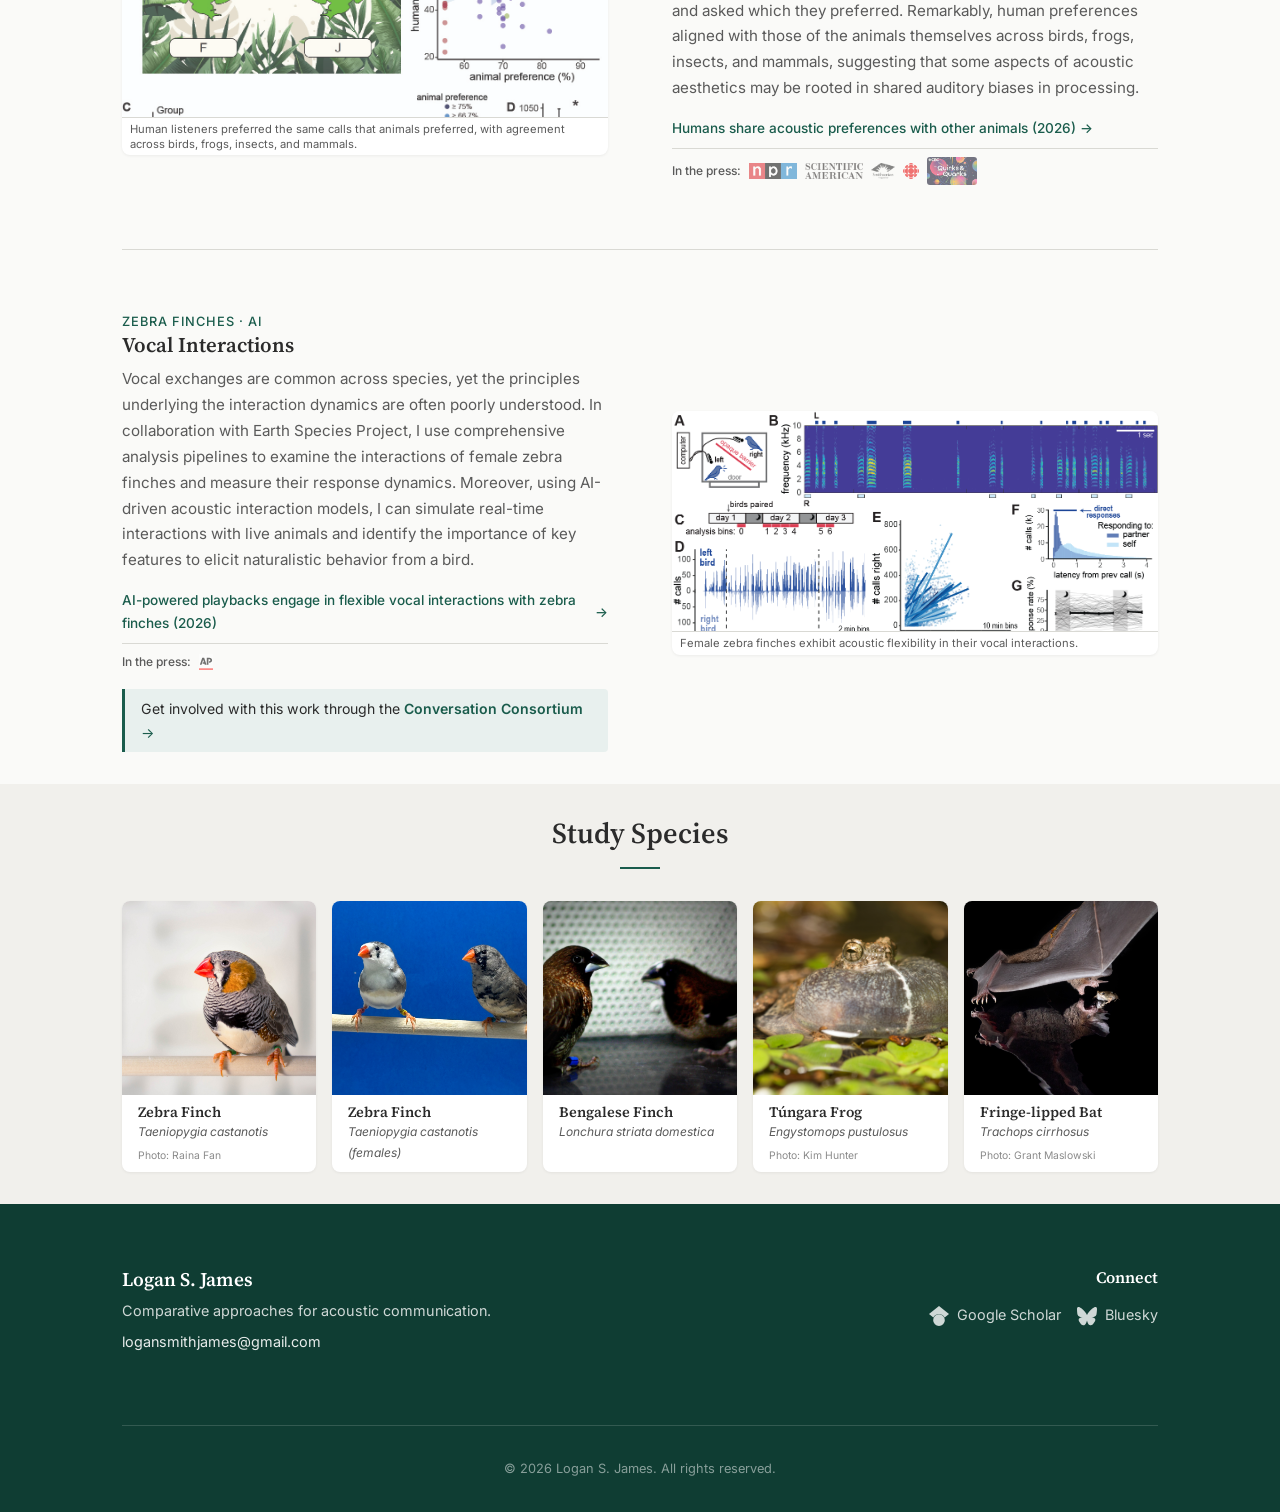
==== commit 6a6e10e0: "add quirks and quarks" ====
--- a/index.html
+++ b/index.html
@@ -106,6 +106,7 @@
               <a href="https://www.cbc.ca/listen/live-radio/1-383-lets-go/clip/16247310-do-birds-talk-humans" target="_blank" rel="noopener" class="press-link-square" title="CBC Radio"><img src="images/press_coverage/cbc-radio.png" alt="CBC Radio"></a>
               <a href="https://www.cbc.ca/player/play/video/9.7412068" target="_blank" rel="noopener" title="CBC Montreal"><img src="images/press_coverage/cbc-montreal.svg" alt="CBC Montreal"></a>
               <a href="https://www.thetimes.com/life-style/wildlife-nature/article/human-speech-birdsong-8jlklqczv" target="_blank" rel="noopener" title="The Sunday Times"><img src="images/press_coverage/sunday-times-cropped.png" alt="The Sunday Times"></a>
+              <a href="https://www.cbc.ca/radio/quirks/sperm-whales-asteroid-landslide-birds-turbine-9.7412032" target="_blank" rel="noopener" class="press-link-square press-link-tall" title="CBC Quirks &amp; Quarks"><img src="images/press_coverage/quirks-and-quarks.avif" alt="CBC Quirks &amp; Quarks"></a>
             </div>
           </div>
           <div class="research-area-figures">
@@ -192,6 +193,7 @@
               <a href="https://www.scientificamerican.com/article/what-animal-are-you-humans-and-animals-tend-to-like-the-same-mating-calls/" target="_blank" rel="noopener" title="Scientific American"><img src="images/press_coverage/Scientific_American.png" alt="Scientific American"></a>
               <a href="https://www.smithsonianmag.com/smart-news/humans-and-animals-often-like-the-same-mating-calls-supporting-a-150-year-old-observation-by-charles-darwin-180988392/" target="_blank" rel="noopener" title="Smithsonian Magazine"><img src="images/press_coverage/smithsonian_magazine.png" alt="Smithsonian Magazine"></a>
               <a href="https://ici.radio-canada.ca/recit-numerique/15957/sons-preferences-animaux-humains" target="_blank" rel="noopener" title="Radio Canada"><img src="images/press_coverage/CBC.png" alt="Radio Canada"></a>
+              <a href="https://www.cbc.ca/radio/quirks/multitasking-animal-sounds-9.7225102" target="_blank" rel="noopener" class="press-link-square press-link-tall" title="CBC Quirks &amp; Quarks"><img src="images/press_coverage/quirks-and-quarks.avif" alt="CBC Quirks &amp; Quarks"></a>
             </div>
           </div>
           <div class="research-area-figures">
